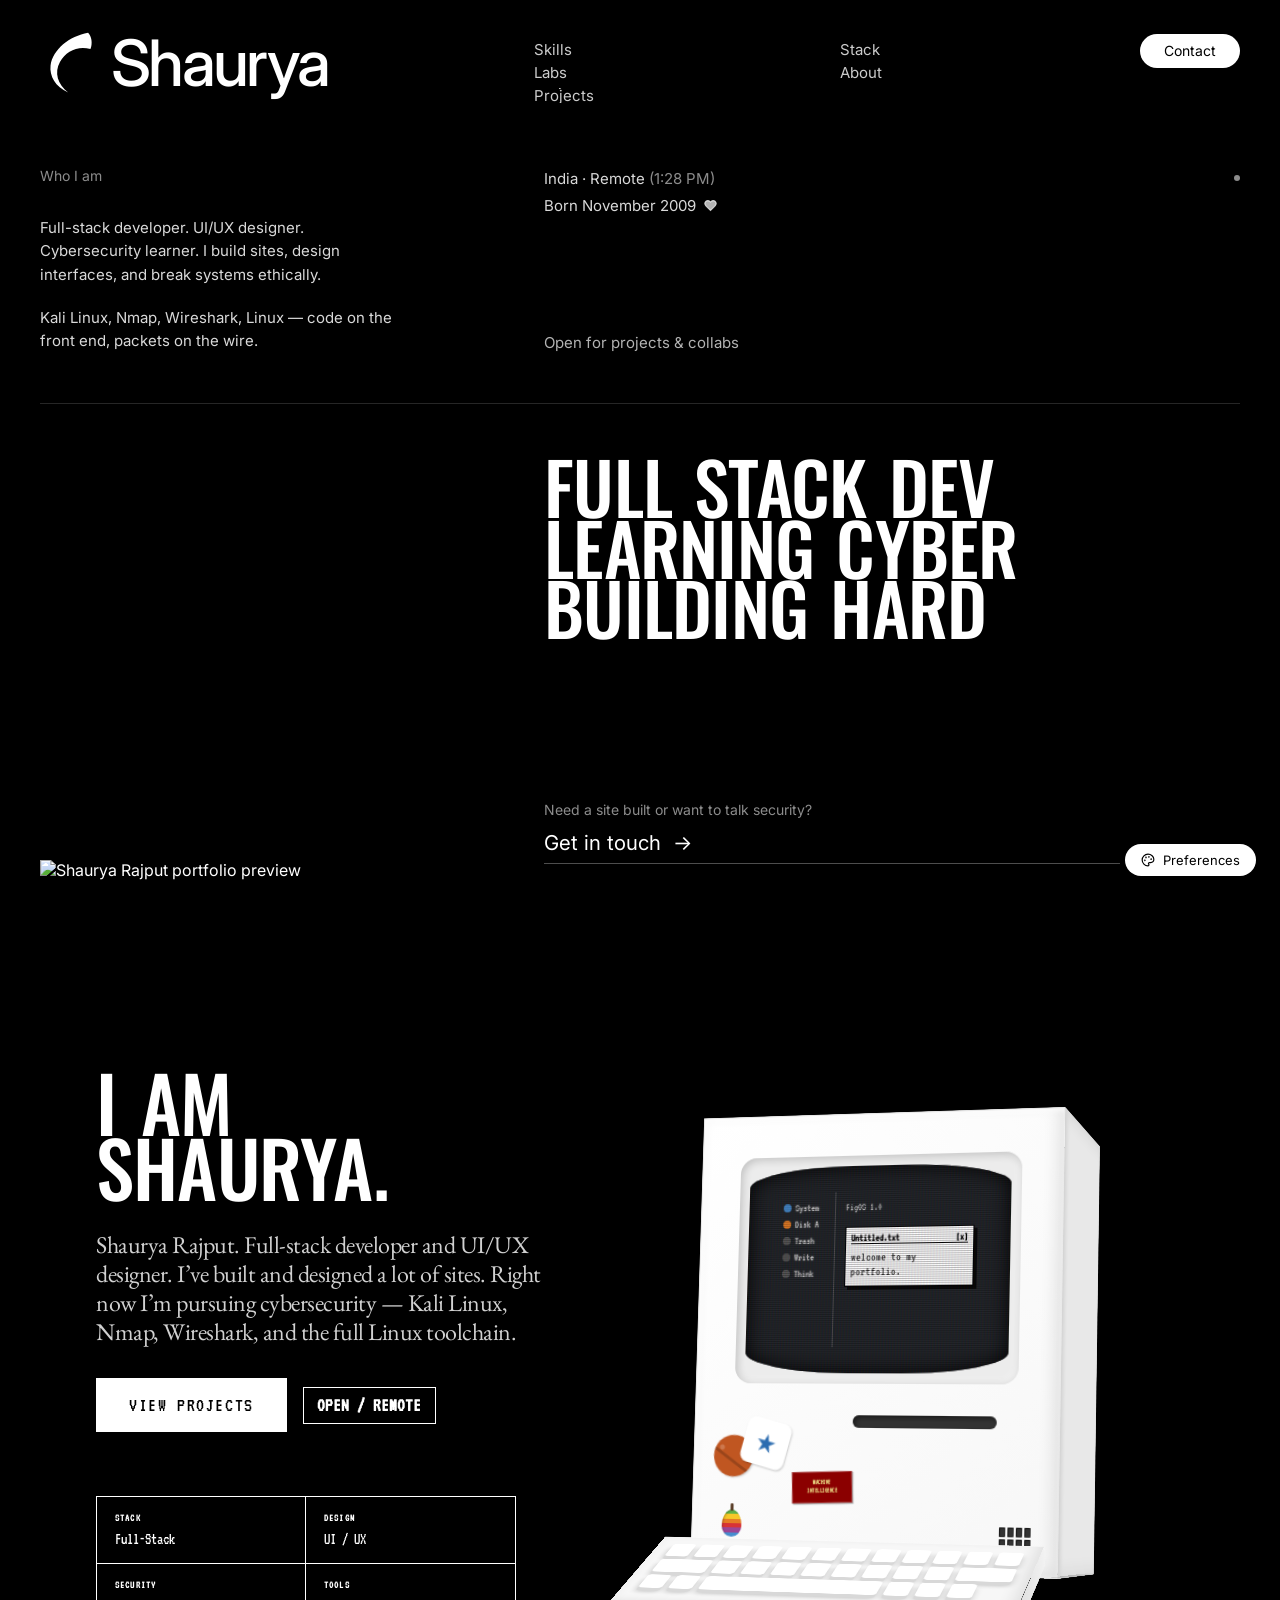
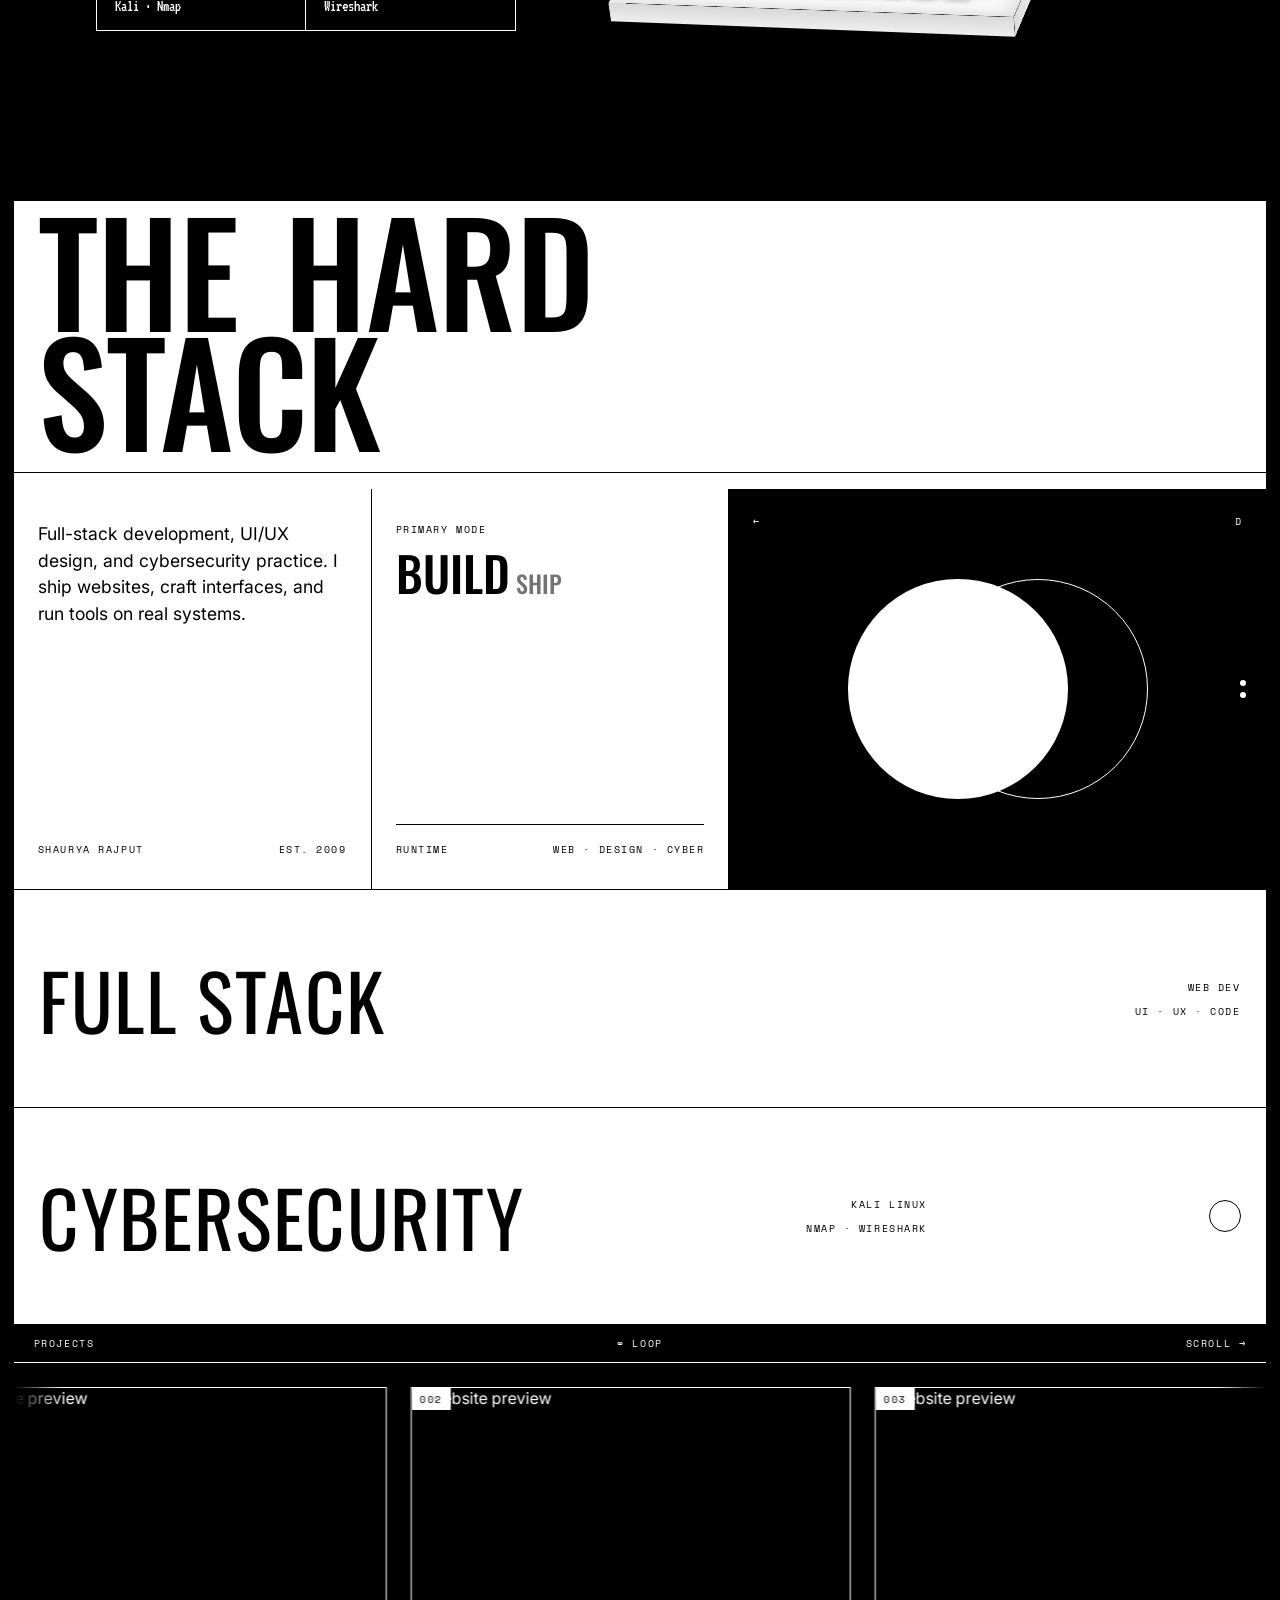
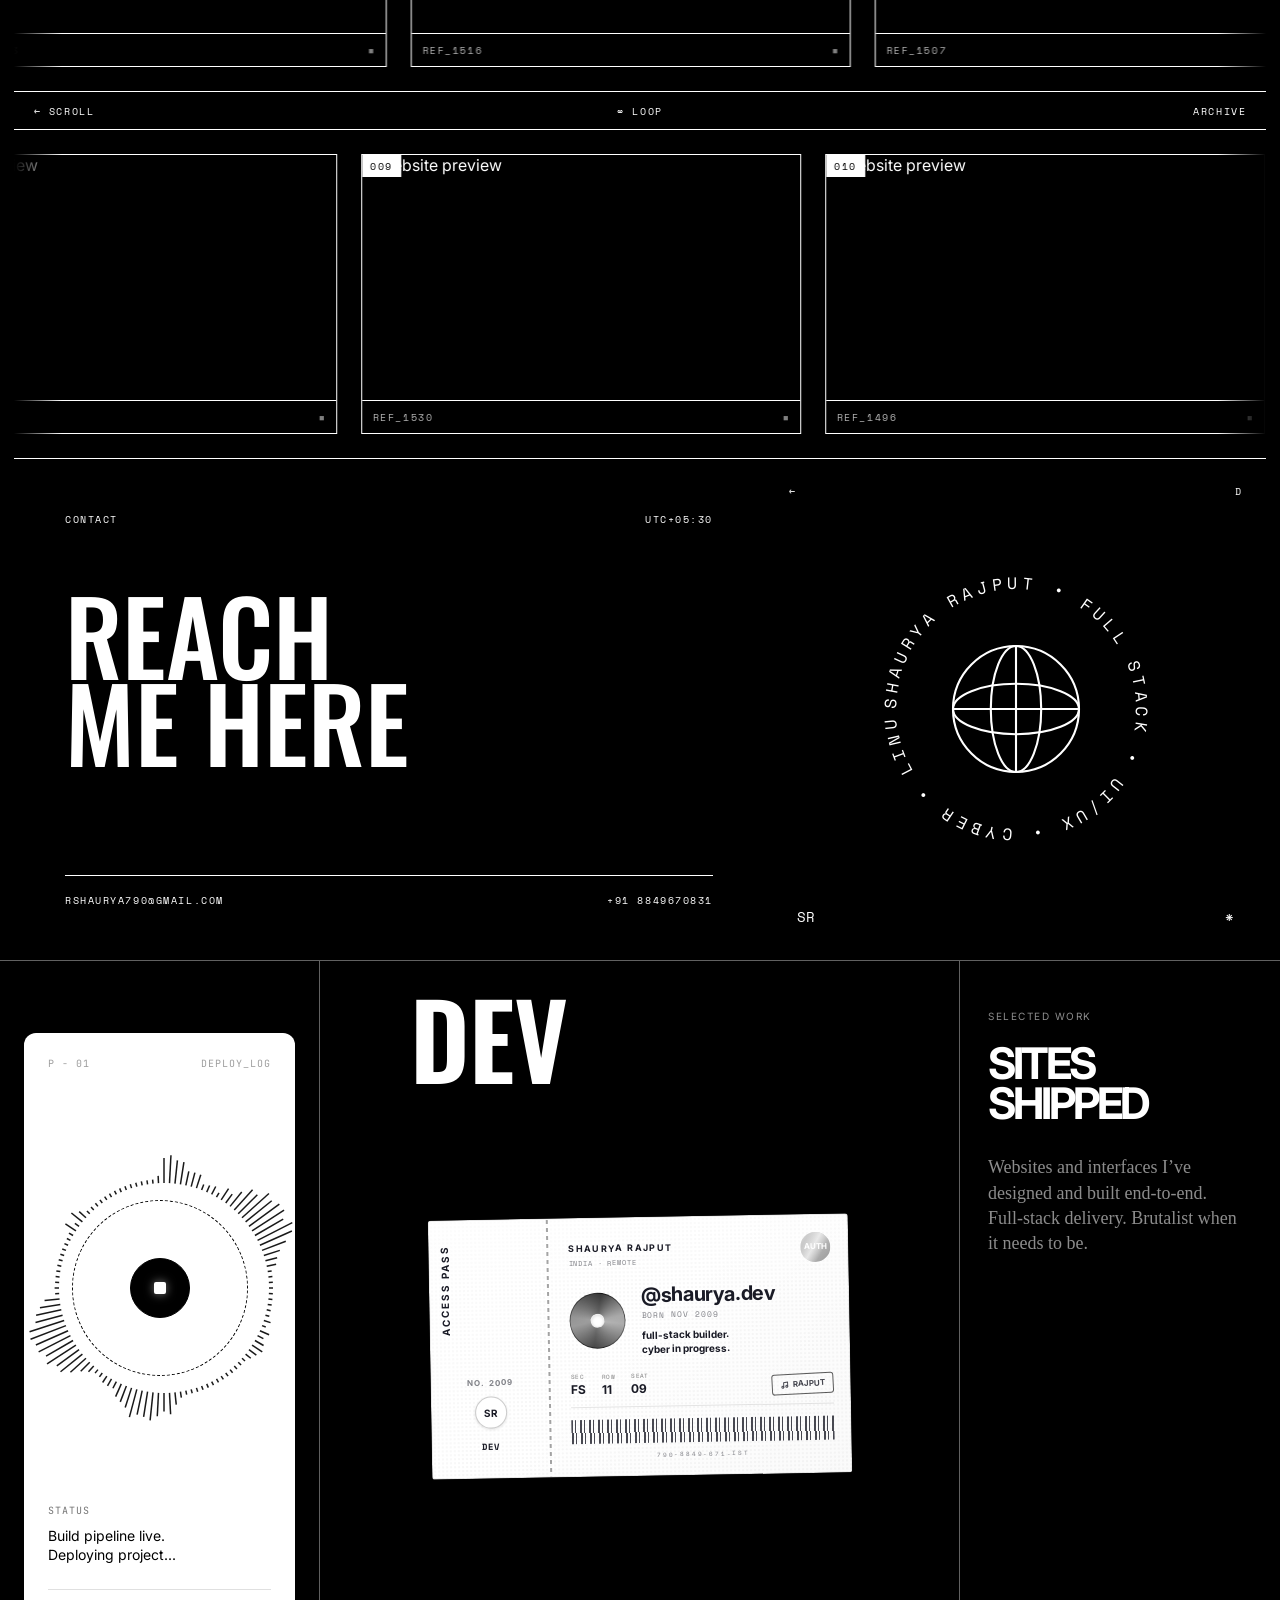
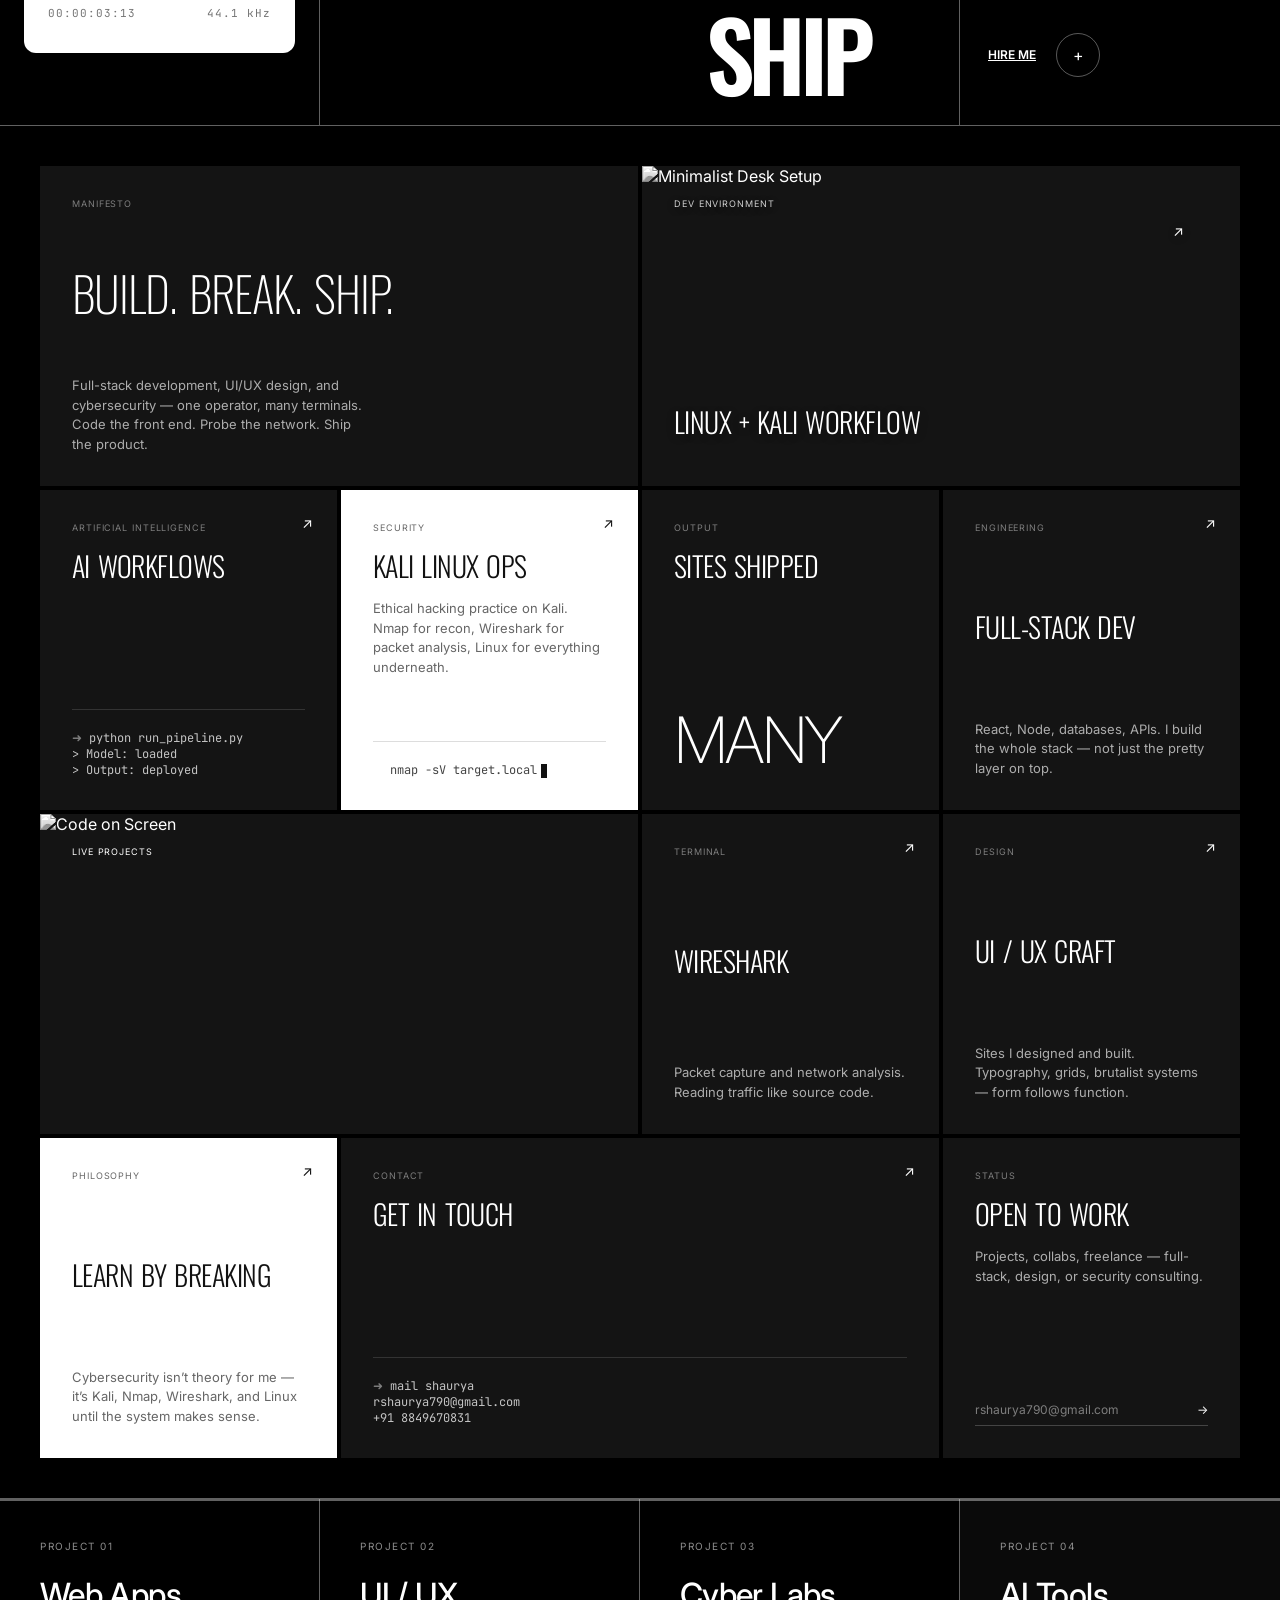
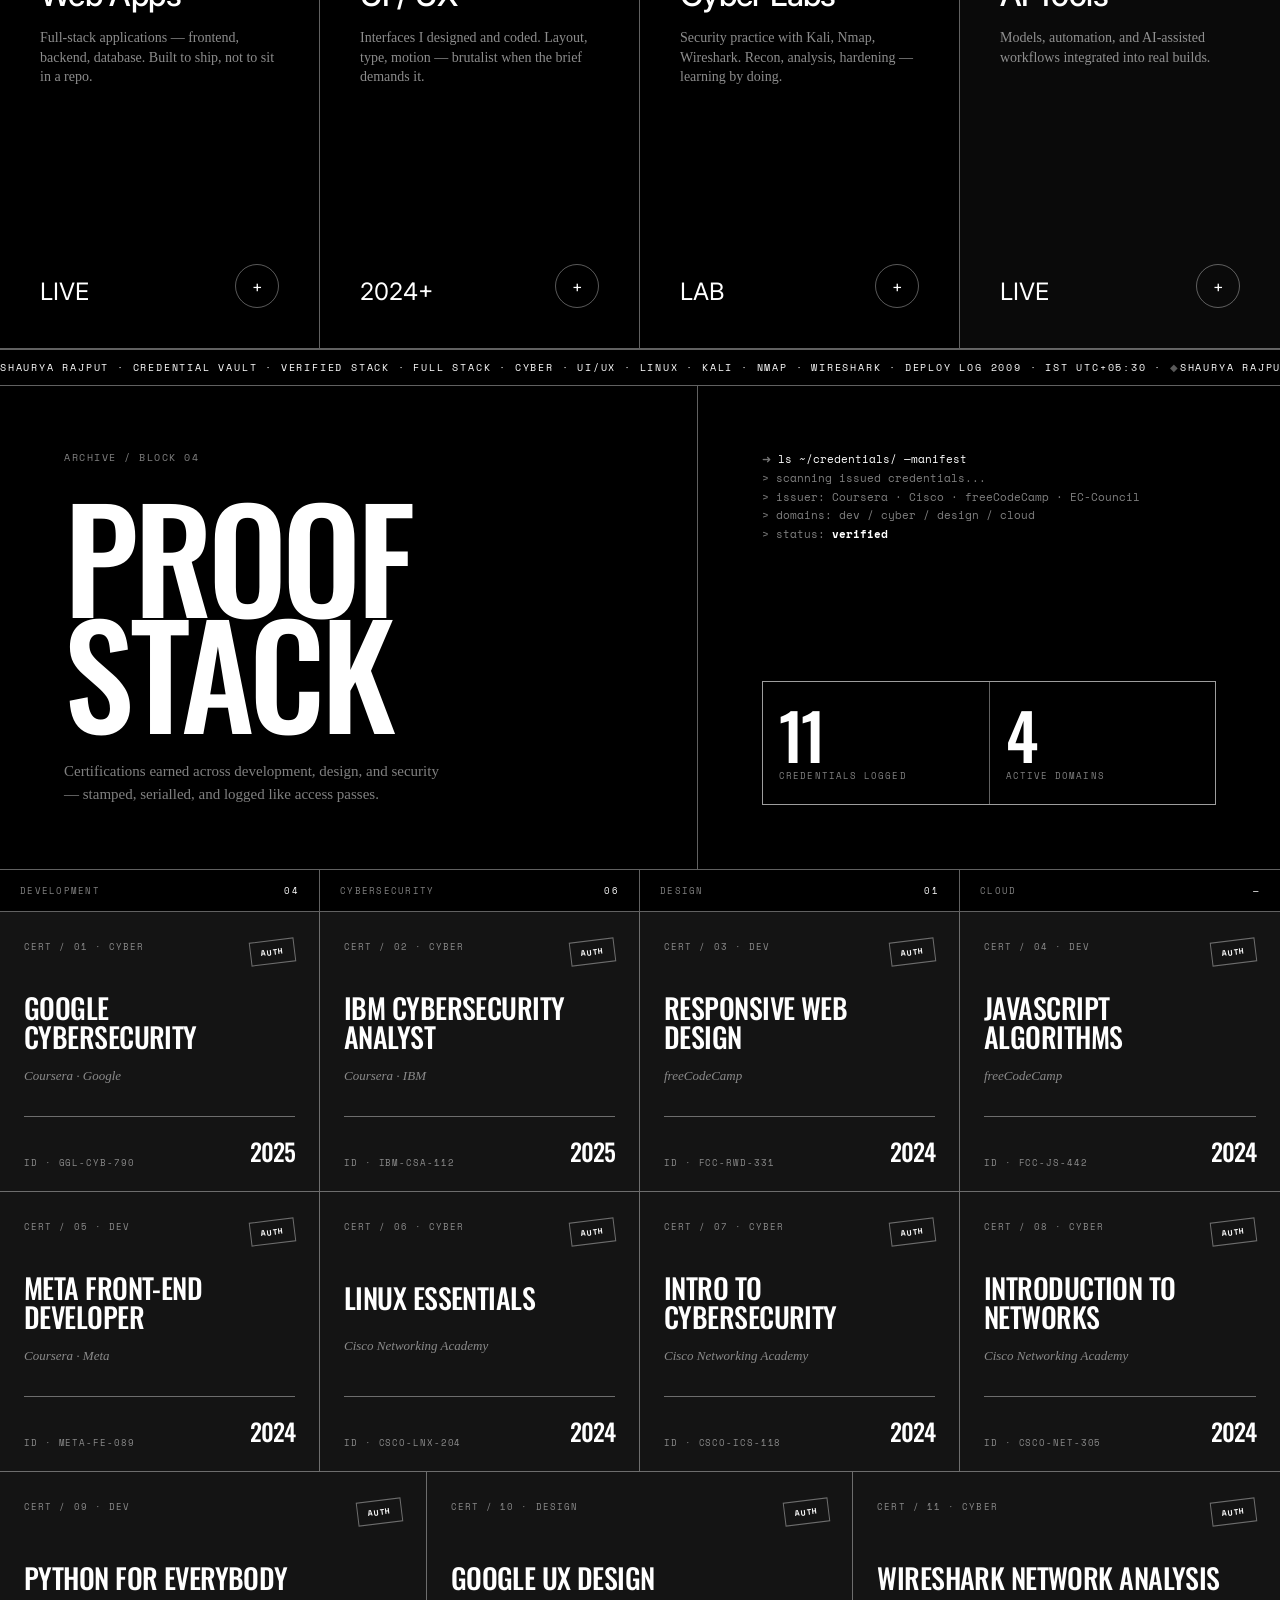
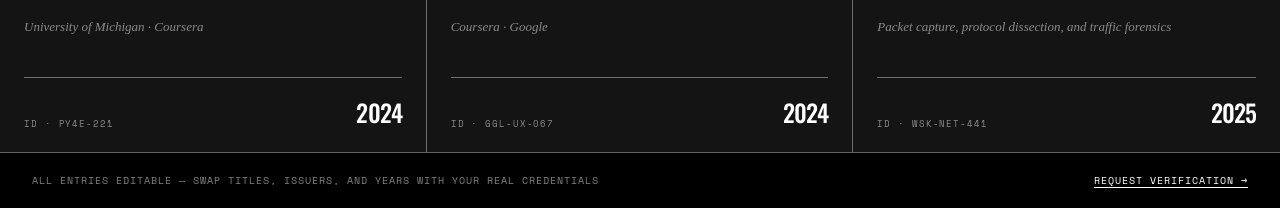
==== index.html @ 889029ad "Initial commit: Shaurya Rajput brutalist portfolio site. Static HTML/CSS/JS portfolio with hero, ski" ====
<!doctype html>
<html lang="en">
<head>
  <meta charset="utf-8" />
  <meta name="viewport" content="width=device-width, initial-scale=1" />
  <title>Shaurya Rajput — Full Stack &amp; Cyber</title>
  <link rel="preconnect" href="https://fonts.googleapis.com" />
  <link rel="preconnect" href="https://fonts.gstatic.com" crossorigin />
  <link href="https://fonts.googleapis.com/css2?family=EB+Garamond:ital,wght@0,400;0,600;1,400&family=Inter:wght@200;300;400;500;600;700;800;900&family=JetBrains+Mono:wght@300;400;500&family=Oswald:wght@400;500;600&family=Space+Mono:wght@400;700&family=VT323&display=swap" rel="stylesheet" />
  <link rel="stylesheet" href="css/kernel.css" />
  <link rel="stylesheet" href="css/styles.css" />
  <link rel="stylesheet" href="css/figmint.css" />
  <link rel="stylesheet" href="css/weaverine.css" />
  <link rel="stylesheet" href="css/carousel.css" />
  <link rel="stylesheet" href="css/sonoscan.css" />
  <link rel="stylesheet" href="css/signal-widget.css" />
  <link rel="stylesheet" href="css/ticket.css" />
  <link rel="stylesheet" href="css/vault.css" />
</head>
<body>
  <section class="hero">

    <header class="nav">
      <a href="index.html" class="brand">
        <svg viewBox="0 0 100 120" fill="none" xmlns="http://www.w3.org/2000/svg" aria-hidden="true">
          <path d="M82 8 C 50 14, 22 36, 18 64 C 16 82, 26 100, 48 110 C 30 96, 24 76, 34 58 C 44 40, 64 30, 86 36 C 90 26, 88 14, 82 8 Z" fill="currentColor" />
        </svg>
        <span class="wordmark">Shaurya</span>
      </a>

      <nav class="nav-col">
        <a href="services.html" data-letter-swap="Skills"></a>
        <a href="index.html#skills" data-letter-swap="Labs"></a>
        <a href="#projects" data-letter-swap="Projects"></a>
      </nav>

      <nav class="nav-col">
        <a href="#stack" data-letter-swap="Stack"></a>
        <a href="services.html#about" data-letter-swap="About"></a>
      </nav>

      <a href="contact.html" class="contact-btn" data-letter-swap="Contact"></a>
    </header>

    <div class="info">
      <div>
        <p class="info-label">Who I am</p>
        <div class="info-body">
          <p>Full-stack developer. UI/UX designer. Cybersecurity learner. I build sites, design interfaces, and break systems ethically.</p>
          <p>Kali Linux, Nmap, Wireshark, Linux — code on the front end, packets on the wire.</p>
        </div>
      </div>

      <div class="info-meta">
        <div class="meta-top">
          <p>India &middot; Remote <span class="time" id="time">(—)</span></p>
          <p class="line2">
            Born November 2009
            <svg class="heart" viewBox="0 0 24 24" fill="rgba(255,255,255,0.7)" stroke="rgba(255,255,255,0.7)" stroke-width="2">
              <path d="M20.84 4.61a5.5 5.5 0 00-7.78 0L12 5.67l-1.06-1.06a5.5 5.5 0 00-7.78 7.78l1.06 1.06L12 21.23l7.78-7.78 1.06-1.06a5.5 5.5 0 000-7.78z"/>
            </svg>
          </p>
        </div>
        <p class="meta-available">Open for projects &amp; collabs</p>
      </div>

      <span class="dot"></span>
    </div>

    <div class="divider"></div>

    <div class="headline-block">
      <div class="laptop">
        <img src="https://cdn.prod.website-files.com/66387c0fa39192a87e403b2a/691608db7cdde6f5394085ac_slide-1.png" alt="Shaurya Rajput portfolio preview" draggable="false" />
      </div>

      <h1 class="headline">
        <span>Full stack dev</span>
        <span>learning cyber</span>
        <span>building hard</span>
      </h1>

      <div class="cta">
        <p class="cta-label">Need a site built or want to talk security?</p>
        <a href="contact.html">
          <span class="text">
            Get in touch
            <span class="arrow">&rarr;</span>
          </span>
        </a>
      </div>
    </div>

    <button class="prefs" type="button">
      <svg viewBox="0 0 24 24" fill="none" stroke="currentColor" stroke-width="2" stroke-linecap="round" stroke-linejoin="round">
        <circle cx="13.5" cy="6.5" r=".5"/>
        <circle cx="17.5" cy="10.5" r=".5"/>
        <circle cx="8.5" cy="7.5" r=".5"/>
        <circle cx="6.5" cy="12.5" r=".5"/>
        <path d="M12 2C6.5 2 2 6.5 2 12s4.5 10 10 10c.926 0 1.648-.746 1.648-1.688 0-.437-.18-.835-.437-1.125-.29-.289-.438-.652-.438-1.125a1.64 1.64 0 0 1 1.668-1.668h1.996c3.051 0 5.555-2.503 5.555-5.554C21.965 6.012 17.461 2 12 2z"/>
      </svg>
      Preferences
    </button>

  </section>

  <section class="figmint" id="stack">
    <div class="figmint-inner">
      <div class="content-col">
        <h2 class="figmint-title">
          <span>I am</span>
          <span class="italic">Shaurya.</span>
        </h2>
        <p class="lead">
          Shaurya Rajput. Full-stack developer and UI/UX designer. I&rsquo;ve built and designed a lot of sites. Right now I&rsquo;m pursuing cybersecurity — Kali Linux, Nmap, Wireshark, and the full Linux toolchain.
        </p>

        <div class="cta-group">
          <a href="#projects" class="btn">View projects</a>
          <div class="price-tag">OPEN / REMOTE</div>
        </div>

        <div class="specs-grid">
          <div class="spec-item">
            <h4>Stack</h4>
            <p>Full-Stack</p>
          </div>
          <div class="spec-item">
            <h4>Design</h4>
            <p>UI / UX</p>
          </div>
          <div class="spec-item">
            <h4>Security</h4>
            <p>Kali · Nmap</p>
          </div>
          <div class="spec-item">
            <h4>Tools</h4>
            <p>Wireshark</p>
          </div>
        </div>
      </div>

      <div class="product-col">
        <div class="scene" id="figmint-scene">
          <div class="computer-unit">
            <div class="face front">
              <div class="screen-inset">
                <div class="crt">
                  <div class="crt-glow">
                    <div class="crt-ui">
                      <div class="sidebar">
                        <div class="icon-list">
                          <div><span class="icon-circle blue"></span> System</div>
                          <div><span class="icon-circle orange"></span> Disk A</div>
                          <div><span class="icon-circle"></span> Trash</div>
                          <div><span class="icon-circle"></span> Write</div>
                          <div><span class="icon-circle"></span> Think</div>
                        </div>
                      </div>
                      <div class="main-area">
                        <div style="font-size: 10px; margin-bottom: 4px; opacity: 0.7;">FigOS 1.0</div>
                        <div class="window">
                          <div class="window-header">
                            <span>Untitled.txt</span>
                            <span>[x]</span>
                          </div>
                          <div class="typing-container">
                            <span id="figmint-typewriter"></span><span class="cursor"></span>
                          </div>
                        </div>
                      </div>
                    </div>
                  </div>
                </div>
              </div>

              <div class="logo-badge"></div>
              <div class="floppy-slot"></div>

              <div class="sticker sticker-ball"></div>
              <div class="sticker sticker-star"></div>
              <div class="sticker sticker-text">MACHINE<br>INTELLIGENCE</div>

              <div class="grill">
                <div class="vent"></div><div class="vent"></div><div class="vent"></div><div class="vent"></div>
                <div class="vent"></div><div class="vent"></div><div class="vent"></div><div class="vent"></div>
              </div>
            </div>
            <div class="face back"></div>
            <div class="face left"></div>
            <div class="face right"></div>
            <div class="face top"></div>
            <div class="face bottom"></div>

            <div class="keyboard-assembly">
              <div class="kb-base">
                <div class="keys-grid">
                  <div class="key"></div><div class="key"></div><div class="key"></div><div class="key"></div>
                  <div class="key"></div><div class="key"></div><div class="key"></div><div class="key"></div>
                  <div class="key"></div><div class="key"></div><div class="key"></div><div class="key"></div>

                  <div class="key wide"></div><div class="key"></div><div class="key"></div><div class="key"></div>
                  <div class="key"></div><div class="key"></div><div class="key"></div><div class="key"></div>
                  <div class="key"></div><div class="key wide"></div>

                  <div class="key"></div><div class="key"></div><div class="key space"></div><div class="key"></div><div class="key"></div><div class="key"></div>
                </div>
              </div>
              <div class="kb-front"></div>
              <div class="kb-back"></div>
              <div class="kb-left"></div>
              <div class="kb-right"></div>
              <div class="kb-shadow"></div>
            </div>
          </div>
        </div>
      </div>
    </div>
  </section>

  <div class="weaverine" id="skills">
    <main>
      <section class="wv-hero border-b">
        <h1 class="hero-title border-b">
          THE HARD<br>STACK
        </h1>

        <div class="hero-split">
          <div class="hero-col border-r">
            <p class="hero-desc">
              Full-stack development, UI/UX design, and cybersecurity practice. I ship websites, craft interfaces, and run tools on real systems.
            </p>
            <div class="sys-code">
              <span class="label">SHAURYA RAJPUT</span>
              <span class="label">EST. 2009</span>
            </div>
          </div>

          <div class="hero-col border-r">
            <div style="display: flex; flex-direction: column; gap: 1rem;">
              <span class="label">PRIMARY MODE</span>
              <div class="display-text" style="font-size: 3rem;">BUILD<span class="muted-light" style="font-size: 1.5rem;"> SHIP</span></div>
            </div>

            <div class="sys-code border-t" style="padding-top: 1rem;">
              <span class="label">RUNTIME</span>
              <span class="label">WEB · DESIGN · CYBER</span>
            </div>
          </div>

          <div class="venn-container">
            <div class="venn-circle venn-left"></div>
            <div class="venn-circle venn-right"></div>
            <div class="venn-dots">
              <div class="venn-dot"></div>
              <div class="venn-dot"></div>
            </div>
            <div style="position: absolute; top: 1.5rem; right: 1.5rem;" class="label">D</div>
            <div style="position: absolute; top: 1.5rem; left: 1.5rem;" class="label">←</div>
          </div>
        </div>
      </section>

      <section class="products-list">
        <div class="list-item">
          <div class="list-title">FULL STACK</div>
          <div class="list-meta">
            <span class="label">WEB DEV</span>
            <span class="label">UI · UX · CODE</span>
          </div>
        </div>
        <div class="list-item">
          <div class="list-title">CYBERSECURITY</div>
          <div class="list-meta">
            <span class="label">KALI LINUX</span>
            <span class="label">NMAP · WIRESHARK</span>
          </div>
          <div class="list-indicator"></div>
        </div>
      </section>

      <section class="carousel-section">
        <div class="carousel-row" id="carousel-top" data-direction="1">
          <div class="carousel-row__meta border-b">
            <span class="label">PROJECTS</span>
            <span class="label">∞ LOOP</span>
            <span class="label">SCROLL →</span>
          </div>
          <div class="carousel-viewport" aria-label="Showcase carousel scrolling right">
            <div class="carousel-track"></div>
          </div>
        </div>
        <div class="carousel-row carousel-row--invert" id="carousel-bottom" data-direction="-1">
          <div class="carousel-row__meta border-b">
            <span class="label">← SCROLL</span>
            <span class="label">∞ LOOP</span>
            <span class="label">ARCHIVE</span>
          </div>
          <div class="carousel-viewport" aria-label="Showcase carousel scrolling left">
            <div class="carousel-track"></div>
          </div>
        </div>
      </section>

      <section class="global-section">
        <div class="global-left border-r">
          <div style="display: flex; justify-content: space-between;" class="label pb-1">
            <span>CONTACT</span>
            <span>UTC+05:30</span>
          </div>

          <h2 class="display-text" style="font-size: clamp(4rem, 8vw, 10rem); margin: 4rem 0;">
            REACH<br>ME HERE
          </h2>

          <div class="sys-code border-t" style="padding-top: 1rem;">
            <span class="label">rshaurya790@gmail.com</span>
            <span class="label">+91 8849670831</span>
          </div>
        </div>

        <div class="global-right">
          <div style="position: absolute; top: 1.5rem; left: 1.5rem;" class="label">←</div>
          <div style="position: absolute; top: 1.5rem; right: 1.5rem;" class="label">D</div>

          <div class="globe-wrapper">
            <svg viewBox="0 0 100 100" class="globe-svg">
              <circle cx="50" cy="50" r="45" fill="none" stroke="currentColor" stroke-width="1.5"></circle>
              <ellipse cx="50" cy="50" rx="18" ry="45" fill="none" stroke="currentColor" stroke-width="1.5"></ellipse>
              <ellipse cx="50" cy="50" rx="45" ry="18" fill="none" stroke="currentColor" stroke-width="1.5"></ellipse>
              <line x1="5" y1="50" x2="95" y2="50" stroke="currentColor" stroke-width="1.5"></line>
              <line x1="50" y1="5" x2="50" y2="95" stroke="currentColor" stroke-width="1.5"></line>
            </svg>

            <div class="circular-text">
              <svg viewBox="0 0 200 200">
                <path id="wv-textPath" d="M 100, 100 m -80, 0 a 80,80 0 1,1 160,0 a 80,80 0 1,1 -160,0" fill="none"></path>
                <text>
                  <textPath href="#wv-textPath" startOffset="0%">
                    SHAURYA RAJPUT • FULL STACK • UI/UX • CYBER • LINUX •
                  </textPath>
                </text>
              </svg>
            </div>
          </div>

          <div class="corner-mark cm-bl">SR</div>
          <div class="corner-mark cm-br">*</div>
        </div>
      </section>
    </main>
  </div>

  <div class="sonoscan" id="projects">
    <section class="sc-hero">
      <div class="hero-widget-col">
        <div class="signal-widget" id="signal-widget">
          <div class="widget-header">
            <span class="ref-label">P - 01</span>
            <span class="ref-label">DEPLOY_LOG</span>
          </div>

          <div class="visualizer-stage">
            <div class="radial-hud">
              <div class="radial-track"></div>
              <canvas id="signal-radial-canvas" width="280" height="280" style="position:absolute;top:0;left:0;"></canvas>
              <div class="pulse-effect">
                <div class="pulse-circle"></div>
              </div>
              <button class="record-trigger" id="signal-recordBtn" type="button" aria-label="Toggle Recording">
                <div class="trigger-icon"></div>
              </button>
            </div>
          </div>

          <div class="widget-footer">
            <div class="status-row">
              <div class="status-label">STATUS</div>
              <div class="main-readout" id="signal-statusText">Build idle.<br>Ready to deploy.</div>
            </div>
            <div class="timer-display">
              <span id="signal-timeCode">00:00:00:00</span>
              <span>44.1 kHz</span>
            </div>
          </div>
        </div>
      </div>

      <div class="hero-visual">
        <div class="ticket-stack">
          <div class="ticket-mega ticket-mega--top" aria-hidden="true">
            <span>DEV</span>
          </div>

        <div class="ticket-wrap">
          <div class="ticket-lift">
            <div class="ticket-shape">
              <div class="paper-wear"></div>
              <div class="paper-lighting"></div>

              <div class="ticket-stub">
                <div class="ticket-vertical ink-stamp">ACCESS PASS</div>
                <div class="ticket-stub-meta">
                  <span class="font-ticket ink-stamp-faded" style="font-size:8px;font-weight:700;letter-spacing:0.15em;">NO. 2009</span>
                  <div class="ticket-ga-badge ink-stamp">SR</div>
                  <span class="font-mono ink-stamp" style="font-size:9px;font-weight:700;margin-top:4px;">DEV</span>
                </div>
              </div>

              <div class="perf-line"></div>

              <div class="ticket-body">
                <div class="ticket-header">
                  <div>
                    <span class="font-ticket ink-stamp" style="font-size:9px;font-weight:700;text-transform:uppercase;letter-spacing:0.15em;">Shaurya Rajput</span>
                    <span class="font-mono ink-stamp-faded" style="display:block;font-size:7px;text-transform:uppercase;letter-spacing:0.12em;margin-top:2px;">India · Remote</span>
                  </div>
                  <div class="ticket-auth">
                    <div class="ticket-auth-silver"></div>
                    <div class="ticket-auth-foil"></div>
                    <span class="font-ticket">AUTH</span>
                  </div>
                </div>

                <div class="ticket-main">
                  <div class="cd-surface">
                    <div class="cd-hole"></div>
                    <div class="cd-shine"></div>
                  </div>
                  <div>
                    <h2 class="ticket-title font-ticket ink-stamp">@shaurya.dev</h2>
                    <p class="font-mono ink-stamp-faded" style="font-size:8px;letter-spacing:0.12em;margin-top:4px;text-transform:uppercase;">Born Nov 2009</p>
                    <p class="font-ticket ink-stamp" style="font-size:10px;font-weight:700;margin-top:8px;line-height:1.35;max-width:140px;">
                      full-stack builder.<br>cyber in progress.
                    </p>
                  </div>
                </div>

                <div class="ticket-footer">
                  <div class="ticket-seating">
                    <div class="ticket-seats">
                      <div class="ticket-seat-col font-mono">
                        <span>SEC</span>
                        <span class="font-ticket ink-stamp">FS</span>
                      </div>
                      <div class="ticket-seat-col font-mono">
                        <span>ROW</span>
                        <span class="font-ticket ink-stamp">11</span>
                      </div>
                      <div class="ticket-seat-col font-mono">
                        <span>SEAT</span>
                        <span class="font-ticket ink-stamp">09</span>
                      </div>
                    </div>
                    <div class="ticket-stamp ink-stamp">
                      <svg xmlns="http://www.w3.org/2000/svg" width="8" height="8" viewBox="0 0 24 24" fill="none" stroke="#1a1b26" stroke-width="3" stroke-linecap="round" stroke-linejoin="round" aria-hidden="true">
                        <path d="M9 18V5l12-2v13"></path>
                        <circle cx="6" cy="18" r="3"></circle>
                        <circle cx="18" cy="16" r="3"></circle>
                      </svg>
                      rajput
                    </div>
                  </div>
                  <div class="barcode-pattern"></div>
                  <span class="ticket-barcode-id font-mono ink-stamp-faded">790-8849-671-IST</span>
                </div>
              </div>
            </div>
          </div>
        </div>

          <div class="ticket-mega ticket-mega--bottom" aria-hidden="true">
            <span>SHIP</span>
          </div>
        </div>
        <div id="sonoscan-canvas" aria-hidden="true"></div>
      </div>
      <div class="hero-content">
        <div>
          <span class="meta-tag">Selected Work</span>
          <h1>Sites<br>Shipped</h1>
          <p class="description">Websites and interfaces I&rsquo;ve designed and built end-to-end. Full-stack delivery. Brutalist when it needs to be.</p>
        </div>
        <div style="display: flex; align-items: center; gap: 20px;">
          <a href="contact.html" style="font-size: 12px; font-weight: 600; text-decoration: underline; color: inherit;">HIRE ME</a>
          <div class="btn-plus">+</div>
        </div>
      </div>
    </section>
  </div>

  <section class="kernel" id="kernel">
    <div class="kernel-wrapper">
      <main class="bento-grid">
        <article class="card span-2">
          <div class="content-overlay">
            <span class="meta-tag">Manifesto</span>
            <h2 class="headline headline-large">BUILD. BREAK. SHIP.</h2>
            <p class="copy">
              Full-stack development, UI/UX design, and cybersecurity — one operator, many terminals. Code the front end. Probe the network. Ship the product.
            </p>
          </div>
        </article>

        <a href="#" class="card span-2">
          <img src="https://images.unsplash.com/photo-1496559249665-c7e2874707ea?q=80&w=2574&auto=format&fit=crop" alt="Minimalist Desk Setup" class="card-image" />
          <div class="content-overlay" style="color: white; text-shadow: 0 2px 10px rgba(0,0,0,0.3);">
            <span class="meta-tag" style="color: rgba(255,255,255,0.8);">Dev Environment</span>
            <div style="margin-top: auto;">
              <h3 class="headline">LINUX + KALI WORKFLOW</h3>
              <span class="arrow-icon">↗</span>
            </div>
          </div>
        </a>

        <a href="#" class="card">
          <span class="arrow-icon">↗</span>
          <span class="meta-tag">Artificial Intelligence</span>
          <h3 class="headline">AI Workflows</h3>
          <div class="terminal-block">
            <span class="prompt">python run_pipeline.py</span><br />
            &gt; Model: loaded<br />
            &gt; Output: deployed
          </div>
        </a>

        <a href="#" class="card dark">
          <span class="arrow-icon">↗</span>
          <span class="meta-tag">Security</span>
          <h3 class="headline">Kali Linux Ops</h3>
          <p class="copy" style="margin-bottom: 20px;">
            Ethical hacking practice on Kali. Nmap for recon, Wireshark for packet analysis, Linux for everything underneath.
          </p>
          <div class="terminal-block">
            <span class="prompt">nmap -sV target.local</span><span class="cursor"></span>
          </div>
        </a>

        <div class="card">
          <span class="meta-tag">Output</span>
          <h3 class="headline">Sites Shipped</h3>
          <div class="stat-large">MANY</div>
        </div>

        <a href="#" class="card">
          <span class="arrow-icon">↗</span>
          <span class="meta-tag">Engineering</span>
          <h3 class="headline">Full-Stack Dev</h3>
          <p class="copy">React, Node, databases, APIs. I build the whole stack — not just the pretty layer on top.</p>
        </a>

        <a href="#" class="card span-2">
          <img src="https://images.unsplash.com/photo-1555066931-4365d14bab8c?q=80&w=2670&auto=format&fit=crop" alt="Code on Screen" class="card-image" />
          <div class="content-overlay">
            <span class="meta-tag" style="color: white; mix-blend-mode: difference;">Live Projects</span>
          </div>
        </a>

        <a href="#" class="card">
          <span class="arrow-icon">↗</span>
          <span class="meta-tag">Terminal</span>
          <h3 class="headline">Wireshark</h3>
          <p class="copy">Packet capture and network analysis. Reading traffic like source code.</p>
        </a>

        <a href="#" class="card">
          <span class="arrow-icon">↗</span>
          <span class="meta-tag">Design</span>
          <h3 class="headline">UI / UX Craft</h3>
          <p class="copy">Sites I designed and built. Typography, grids, brutalist systems — form follows function.</p>
        </a>

        <a href="#" class="card dark">
          <span class="arrow-icon">↗</span>
          <span class="meta-tag">Philosophy</span>
          <h3 class="headline">LEARN BY BREAKING</h3>
          <p class="copy">
            Cybersecurity isn&rsquo;t theory for me — it&rsquo;s Kali, Nmap, Wireshark, and Linux until the system makes sense.
          </p>
        </a>

        <a href="#" class="card span-2">
          <span class="arrow-icon">↗</span>
          <span class="meta-tag">Contact</span>
          <h3 class="headline">Get In Touch</h3>
          <div class="terminal-block">
            <span class="prompt">mail shaurya</span><br />
            rshaurya790@gmail.com<br />
            +91 8849670831
          </div>
        </a>

        <div class="card">
          <span class="meta-tag">Status</span>
          <h3 class="headline">Open to Work</h3>
          <p class="copy">Projects, collabs, freelance — full-stack, design, or security consulting.</p>
          <a href="contact.html" class="newsletter-input" style="color: inherit; text-decoration: none;">
            <span>rshaurya790@gmail.com</span>
            <span>→</span>
          </a>
        </div>
      </main>
    </div>
  </section>

  <div class="sonoscan sonoscan--features">
    <section class="features">
      <div class="feature-card">
        <div>
          <span class="meta-tag">Project 01</span>
          <h3>Web Apps</h3>
          <p class="feature-desc">Full-stack applications — frontend, backend, database. Built to ship, not to sit in a repo.</p>
        </div>
        <div class="feature-footer">
          <span class="price">LIVE</span>
          <div class="btn-plus">+</div>
        </div>
      </div>
      <div class="feature-card">
        <div>
          <span class="meta-tag">Project 02</span>
          <h3>UI / UX</h3>
          <p class="feature-desc">Interfaces I designed and coded. Layout, type, motion — brutalist when the brief demands it.</p>
        </div>
        <div class="feature-footer">
          <span class="price">2024+</span>
          <div class="btn-plus">+</div>
        </div>
      </div>
      <div class="feature-card">
        <div>
          <span class="meta-tag">Project 03</span>
          <h3>Cyber Labs</h3>
          <p class="feature-desc">Security practice with Kali, Nmap, Wireshark. Recon, analysis, hardening — learning by doing.</p>
        </div>
        <div class="feature-footer">
          <span class="price">LAB</span>
          <div class="btn-plus">+</div>
        </div>
      </div>
      <div class="feature-card feature-card--alt">
        <div>
          <span class="meta-tag">Project 04</span>
          <h3>AI Tools</h3>
          <p class="feature-desc">Models, automation, and AI-assisted workflows integrated into real builds.</p>
        </div>
        <div class="feature-footer">
          <span class="price">LIVE</span>
          <div class="btn-plus">+</div>
        </div>
      </div>
    </section>
  </div>

  <section class="vault" id="credentials">
    <div class="vault-ticker" aria-hidden="true">
      <div class="vault-ticker__track">
        <span>SHAURYA RAJPUT · CREDENTIAL VAULT · VERIFIED STACK · FULL STACK · CYBER · UI/UX · LINUX · KALI · NMAP · WIRESHARK · DEPLOY LOG 2009 · IST UTC+05:30 · </span>
      </div>
    </div>

    <div class="vault-hero">
      <div class="vault-hero__title">
        <span class="meta">Archive / Block 04</span>
        <h2>PROOF<br>STACK</h2>
        <p class="sub">Certifications earned across development, design, and security — stamped, serialled, and logged like access passes.</p>
      </div>
      <div class="vault-hero__manifest">
        <div>
          <div class="prompt">ls ~/credentials/ —manifest</div>
          <div>&gt; scanning issued credentials...</div>
          <div>&gt; issuer: Coursera · Cisco · freeCodeCamp · EC-Council</div>
          <div>&gt; domains: dev / cyber / design / cloud</div>
          <div>&gt; status: <strong style="color:#fff;">verified</strong></div>
        </div>
        <div class="vault-hero__stat">
          <div>
            <span class="num" data-vault-count>11</span>
            <span class="lbl">Credentials logged</span>
          </div>
          <div>
            <span class="num">4</span>
            <span class="lbl">Active domains</span>
          </div>
        </div>
      </div>
    </div>

    <div class="vault-filters">
      <div class="vault-filter">Development <strong>04</strong></div>
      <div class="vault-filter">Cybersecurity <strong>06</strong></div>
      <div class="vault-filter">Design <strong>01</strong></div>
      <div class="vault-filter">Cloud <strong>—</strong></div>
    </div>

    <div class="vault-grid">
      <article class="vault-card">
        <div class="vault-card__perforation" aria-hidden="true"></div>
        <div class="vault-card__top">
          <span class="vault-card__meta">CERT / 01 · CYBER</span>
          <span class="vault-card__stamp">AUTH</span>
        </div>
        <h3 class="vault-card__name">Google Cybersecurity</h3>
        <p class="vault-card__issuer">Coursera · Google</p>
        <div class="vault-card__foot">
          <span class="vault-card__id">ID · GGL-CYB-790</span>
          <span class="vault-card__year">2025</span>
        </div>
      </article>

      <article class="vault-card">
        <div class="vault-card__perforation" aria-hidden="true"></div>
        <div class="vault-card__top">
          <span class="vault-card__meta">CERT / 02 · CYBER</span>
          <span class="vault-card__stamp">AUTH</span>
        </div>
        <h3 class="vault-card__name">IBM Cybersecurity Analyst</h3>
        <p class="vault-card__issuer">Coursera · IBM</p>
        <div class="vault-card__foot">
          <span class="vault-card__id">ID · IBM-CSA-112</span>
          <span class="vault-card__year">2025</span>
        </div>
      </article>

      <article class="vault-card">
        <div class="vault-card__perforation" aria-hidden="true"></div>
        <div class="vault-card__top">
          <span class="vault-card__meta">CERT / 03 · DEV</span>
          <span class="vault-card__stamp">AUTH</span>
        </div>
        <h3 class="vault-card__name">Responsive Web Design</h3>
        <p class="vault-card__issuer">freeCodeCamp</p>
        <div class="vault-card__foot">
          <span class="vault-card__id">ID · FCC-RWD-331</span>
          <span class="vault-card__year">2024</span>
        </div>
      </article>

      <article class="vault-card">
        <div class="vault-card__perforation" aria-hidden="true"></div>
        <div class="vault-card__top">
          <span class="vault-card__meta">CERT / 04 · DEV</span>
          <span class="vault-card__stamp">AUTH</span>
        </div>
        <h3 class="vault-card__name">JavaScript Algorithms</h3>
        <p class="vault-card__issuer">freeCodeCamp</p>
        <div class="vault-card__foot">
          <span class="vault-card__id">ID · FCC-JS-442</span>
          <span class="vault-card__year">2024</span>
        </div>
      </article>

      <article class="vault-card">
        <div class="vault-card__perforation" aria-hidden="true"></div>
        <div class="vault-card__top">
          <span class="vault-card__meta">CERT / 05 · DEV</span>
          <span class="vault-card__stamp">AUTH</span>
        </div>
        <h3 class="vault-card__name">Meta Front-End Developer</h3>
        <p class="vault-card__issuer">Coursera · Meta</p>
        <div class="vault-card__foot">
          <span class="vault-card__id">ID · META-FE-089</span>
          <span class="vault-card__year">2024</span>
        </div>
      </article>

      <article class="vault-card">
        <div class="vault-card__perforation" aria-hidden="true"></div>
        <div class="vault-card__top">
          <span class="vault-card__meta">CERT / 06 · CYBER</span>
          <span class="vault-card__stamp">AUTH</span>
        </div>
        <h3 class="vault-card__name">Linux Essentials</h3>
        <p class="vault-card__issuer">Cisco Networking Academy</p>
        <div class="vault-card__foot">
          <span class="vault-card__id">ID · CSCO-LNX-204</span>
          <span class="vault-card__year">2024</span>
        </div>
      </article>

      <article class="vault-card">
        <div class="vault-card__perforation" aria-hidden="true"></div>
        <div class="vault-card__top">
          <span class="vault-card__meta">CERT / 07 · CYBER</span>
          <span class="vault-card__stamp">AUTH</span>
        </div>
        <h3 class="vault-card__name">Intro to Cybersecurity</h3>
        <p class="vault-card__issuer">Cisco Networking Academy</p>
        <div class="vault-card__foot">
          <span class="vault-card__id">ID · CSCO-ICS-118</span>
          <span class="vault-card__year">2024</span>
        </div>
      </article>

      <article class="vault-card">
        <div class="vault-card__perforation" aria-hidden="true"></div>
        <div class="vault-card__top">
          <span class="vault-card__meta">CERT / 08 · CYBER</span>
          <span class="vault-card__stamp">AUTH</span>
        </div>
        <h3 class="vault-card__name">Introduction to Networks</h3>
        <p class="vault-card__issuer">Cisco Networking Academy</p>
        <div class="vault-card__foot">
          <span class="vault-card__id">ID · CSCO-NET-305</span>
          <span class="vault-card__year">2024</span>
        </div>
      </article>

    </div>

    <div class="vault-grid vault-grid--triple">
      <article class="vault-card">
        <div class="vault-card__perforation" aria-hidden="true"></div>
        <div class="vault-card__top">
          <span class="vault-card__meta">CERT / 09 · DEV</span>
          <span class="vault-card__stamp">AUTH</span>
        </div>
        <h3 class="vault-card__name">Python for Everybody</h3>
        <p class="vault-card__issuer">University of Michigan · Coursera</p>
        <div class="vault-card__foot">
          <span class="vault-card__id">ID · PY4E-221</span>
          <span class="vault-card__year">2024</span>
        </div>
      </article>

      <article class="vault-card">
        <div class="vault-card__perforation" aria-hidden="true"></div>
        <div class="vault-card__top">
          <span class="vault-card__meta">CERT / 10 · DESIGN</span>
          <span class="vault-card__stamp">AUTH</span>
        </div>
        <h3 class="vault-card__name">Google UX Design</h3>
        <p class="vault-card__issuer">Coursera · Google</p>
        <div class="vault-card__foot">
          <span class="vault-card__id">ID · GGL-UX-067</span>
          <span class="vault-card__year">2024</span>
        </div>
      </article>

      <article class="vault-card">
        <div class="vault-card__perforation" aria-hidden="true"></div>
        <div class="vault-card__top">
          <span class="vault-card__meta">CERT / 11 · CYBER</span>
          <span class="vault-card__stamp">AUTH</span>
        </div>
        <h3 class="vault-card__name">Wireshark Network Analysis</h3>
        <p class="vault-card__issuer">Packet capture, protocol dissection, and traffic forensics</p>
        <div class="vault-card__foot">
          <span class="vault-card__id">ID · WSK-NET-441</span>
          <span class="vault-card__year">2025</span>
        </div>
      </article>
    </div>

    <div class="vault-footer">
      <span>All entries editable — swap titles, issuers, and years with your real credentials</span>
      <a href="contact.html">Request verification →</a>
    </div>
  </section>

  <script type="importmap">
    {
      "imports": {
        "three": "https://unpkg.com/three@0.160.0/build/three.module.js"
      }
    }
  </script>
  <script src="https://cdn.jsdelivr.net/npm/gsap@3.12.5/dist/gsap.min.js"></script>
  <script src="https://cdn.jsdelivr.net/npm/gsap@3.12.5/dist/ScrollTrigger.min.js"></script>
  <script type="module" src="js/sonoscan.js"></script>
  <script src="js/signal-widget.js"></script>
  <script src="js/carousel.js"></script>
  <script src="js/figmint.js"></script>
  <script src="js/letter-swap.js"></script>
  <script src="js/animations.js"></script>
  <script src="js/vault.js"></script>
  <script src="js/main.js"></script>
</body>
</html>
---- css/kernel.css ----
.kernel {
  --kr-canvas: #000;
  --kr-card: #141414;
  --kr-card-hover: #1e1e1e;
  --kr-ink: #fff;
  --kr-gray: rgba(255, 255, 255, 0.65);
  --kr-light: rgba(255, 255, 255, 0.45);
  --kr-gap: 4px;
  --kr-sans: 'Inter', sans-serif;
  --kr-mono: 'JetBrains Mono', monospace;
  --kr-ease: cubic-bezier(0.215, 0.61, 0.355, 1);

  background: var(--kr-canvas);
  color: var(--kr-ink);
  font-family: var(--kr-sans);
  -webkit-font-smoothing: antialiased;
  position: relative;
  z-index: 1;
  width: 100%;
  max-width: 100%;
}

.kernel .kernel-wrapper {
  max-width: 1600px;
  margin: 0 auto;
  padding: 40px;
  width: 100%;
  min-width: 0;
}

.kernel .bento-grid {
  display: grid;
  grid-template-columns: repeat(4, minmax(0, 1fr));
  grid-auto-rows: minmax(300px, auto);
  gap: var(--kr-gap);
  width: 100%;
  min-width: 0;
}

.kernel .card {
  background-color: var(--kr-card);
  padding: 32px;
  display: flex;
  flex-direction: column;
  justify-content: space-between;
  position: relative;
  overflow: hidden;
  transition: background-color 0.4s var(--kr-ease);
  text-decoration: none;
  color: var(--kr-ink);
  min-height: 320px;
}

.kernel .card:hover {
  background-color: var(--kr-card-hover);
}

.kernel .card:hover .arrow-icon {
  transform: translate(4px, -4px);
}

.kernel .card.dark {
  background-color: #fff;
  color: #111;
}

.kernel .card.dark:hover {
  background-color: #f0f0f0;
}

.kernel .card.dark .meta-tag,
.kernel .card.dark .copy {
  color: #666;
}

.kernel .meta-tag {
  font-size: 9px;
  text-transform: uppercase;
  letter-spacing: 0.1em;
  color: var(--kr-light);
  margin-bottom: 16px;
  display: block;
}

.kernel .headline {
  font-size: 28px;
  font-weight: 300;
  line-height: 1.2;
  letter-spacing: -0.02em;
  margin-bottom: 16px;
  max-width: 90%;
}

.kernel .headline-large {
  font-size: 48px;
  font-weight: 200;
}

.kernel .copy {
  font-size: 13px;
  color: var(--kr-gray);
  line-height: 1.5;
  max-width: 300px;
}

.kernel .stat-large {
  font-size: 64px;
  font-weight: 200;
  letter-spacing: -0.04em;
  margin-top: auto;
}

.kernel .arrow-icon {
  position: absolute;
  top: 24px;
  right: 24px;
  font-size: 14px;
  transition: transform 0.3s var(--kr-ease);
}

.kernel .span-2 { grid-column: span 2; }
.kernel .span-4 { grid-column: span 4; }
.kernel .row-2 { grid-row: span 2; }

.kernel .card-image {
  width: 100%;
  height: 100%;
  object-fit: cover;
  position: absolute;
  top: 0;
  left: 0;
  filter: grayscale(100%) contrast(1.1);
  transition: filter 0.4s ease, transform 0.6s ease;
  z-index: 0;
}

.kernel .card:hover .card-image {
  filter: grayscale(0%) contrast(1);
  transform: scale(1.02);
}

.kernel .content-overlay {
  position: relative;
  z-index: 1;
  height: 100%;
  display: flex;
  flex-direction: column;
  justify-content: space-between;
}

.kernel .terminal-block {
  font-family: var(--kr-mono);
  font-size: 12px;
  color: rgba(255, 255, 255, 0.75);
  margin-top: auto;
  border-top: 1px solid #333;
  padding-top: 20px;
  width: 100%;
}

.kernel .card.dark .terminal-block {
  color: #444;
  border-top: 1px solid #ddd;
}

.kernel .prompt::before {
  content: '➜ ';
  color: var(--kr-light);
}

.kernel .cursor {
  display: inline-block;
  width: 6px;
  height: 14px;
  background-color: var(--kr-ink);
  animation: kr-blink 1s step-end infinite;
  vertical-align: middle;
  margin-left: 4px;
}

.kernel .card.dark .cursor {
  background-color: #111;
}

.kernel .newsletter-input {
  margin-top: auto;
  width: 100%;
  display: flex;
  border-bottom: 1px solid #444;
  padding-bottom: 8px;
}

.kernel .newsletter-input span:first-child {
  font-size: 12px;
  color: rgba(255, 255, 255, 0.45);
}

.kernel .newsletter-input span:last-child {
  margin-left: auto;
  font-size: 12px;
}

@keyframes kr-blink {
  50% { opacity: 0; }
}

@media (max-width: 1000px) {
  .kernel .bento-grid {
    grid-template-columns: repeat(2, minmax(0, 1fr));
  }

  .kernel .span-2,
  .kernel .span-4 {
    grid-column: span 2;
  }

  .kernel .row-2 {
    grid-row: span 1;
  }
}

@media (max-width: 640px) {
  .kernel .kernel-wrapper {
    padding: 20px;
  }

  .kernel .bento-grid {
    grid-template-columns: 1fr;
  }

  .kernel .span-2,
  .kernel .span-4 {
    grid-column: span 1;
  }

  .kernel .headline-large {
    font-size: 36px;
  }
}
---- css/styles.css ----
* { box-sizing: border-box; margin: 0; padding: 0; }
html {
  background: #000;
  overflow-x: clip;
}

body {
  background: #000;
  color: #fff;
  font-family: 'Inter', -apple-system, BlinkMacSystemFont, sans-serif;
  -webkit-font-smoothing: antialiased;
  width: 100%;
  max-width: 100%;
}
a { color: inherit; text-decoration: none; }
button { font-family: inherit; cursor: pointer; border: none; background: none; color: inherit; }

.page,
.hero {
  position: relative;
  min-height: 100vh;
  width: 100%;
  display: flex;
  flex-direction: column;
  padding: 28px 40px;
  overflow: hidden;
}

/* ---------- TOP NAV ---------- */
.nav {
  display: grid;
  grid-template-columns: 5fr 3fr 3fr 1fr;
  gap: 24px;
  align-items: start;
}
.brand { display: flex; align-items: center; gap: 12px; }
.brand svg { height: clamp(48px, 5.5vw, 84px); width: auto; color: #fff; }
.brand .wordmark {
  font-weight: 500;
  letter-spacing: -0.04em;
  line-height: 1;
  font-size: clamp(40px, 5vw, 76px);
}
.nav-col { display: flex; flex-direction: column; gap: 8px; padding-top: 14px; font-size: 15px; color: rgba(255,255,255,0.8); }
.nav-col a { transition: color 0.2s; }
.nav-col a:hover,
.nav-col a.active { color: #fff; }
.nav-col .muted { color: rgba(255,255,255,0.4); }
.contact-btn {
  justify-self: end;
  display: inline-flex;
  align-items: center;
  padding: 10px 24px;
  border-radius: 999px;
  background: #fff;
  color: #000;
  font-size: 14px;
  margin-top: 6px;
  transition: background 0.2s;
}
.contact-btn:hover { background: rgba(255,255,255,0.9); }
.contact-btn.active { background: rgba(255,255,255,0.85); }

/* ---------- INFO ROW ---------- */
.info {
  display: grid;
  grid-template-columns: 5fr 6fr 1fr;
  gap: 24px;
  margin-top: clamp(32px, 5vw, 80px);
}
.info-label { font-size: 14px; color: rgba(255,255,255,0.55); margin-bottom: 32px; }
.info-body p { font-size: 15px; line-height: 1.55; color: rgba(255,255,255,0.85); max-width: 360px; }
.info-body p + p { margin-top: 20px; }
.info-meta { display: flex; flex-direction: column; justify-content: space-between; min-height: 180px; }
.meta-top { font-size: 15px; line-height: 1.55; color: rgba(255,255,255,0.85); }
.meta-top .time { color: rgba(255,255,255,0.55); }
.meta-top .line2 { display: flex; align-items: center; gap: 8px; margin-top: 4px; }
.meta-top .heart { width: 13px; height: 13px; }
.meta-available { font-size: 15px; color: rgba(255,255,255,0.7); margin-top: 40px; }
.dot { display: inline-block; width: 6px; height: 6px; border-radius: 50%; background: rgba(255,255,255,0.55); margin-top: 8px; justify-self: end; }

/* ---------- DIVIDER ---------- */
.divider { border-top: 1px solid rgba(255,255,255,0.15); margin-top: clamp(28px, 4vw, 56px); }

/* ---------- HEADLINE BLOCK ---------- */
.headline-block {
  position: relative;
  flex: 1;
  display: grid;
  grid-template-columns: 5fr 6fr 1fr;
  gap: 24px;
  margin-top: clamp(28px, 4vw, 56px);
  padding-bottom: 8px;
}
.laptop {
  position: absolute;
  left: 0;
  bottom: -8px;
  width: 22%;
  max-width: 300px;
  pointer-events: none;
}
.laptop img { width: 100%; height: auto; display: block; user-select: none; }

.headline {
  grid-column: 2 / -1;
  font-family: 'Oswald', sans-serif;
  font-weight: 500;
  text-transform: uppercase;
  letter-spacing: -0.01em;
  word-spacing: 0.08em;
  line-height: 0.85;
  font-size: clamp(44px, 5.6vw, 108px);
  min-width: 0;
}
.headline > span {
  display: block;
  white-space: nowrap;
}

.headline .letter-swap__inner {
  display: inline-flex;
  flex-wrap: nowrap;
}

.cta {
  grid-column: 2;
  align-self: end;
  margin-top: 48px;
}
.cta-label { font-size: 14px; color: rgba(255,255,255,0.55); margin-bottom: 12px; }
.cta a {
  display: block;
  border-bottom: 1px solid rgba(255,255,255,0.3);
  padding-bottom: 8px;
  transition: border-color 0.3s;
}
.cta a:hover { border-bottom-color: #fff; }
.cta a .text {
  display: inline-flex;
  align-items: center;
  gap: 12px;
  font-size: clamp(20px, 1.6vw, 28px);
  font-weight: 400;
}
.cta a .arrow { display: inline-block; transition: transform 0.3s; }
.cta a:hover .arrow { transform: translateX(4px); }

/* ---------- INNER PAGES ---------- */
.page-content {
  flex: 1;
  margin-top: clamp(40px, 6vw, 96px);
  padding-bottom: 80px;
}
.page-title {
  font-weight: 700;
  letter-spacing: -0.035em;
  line-height: 0.95;
  font-size: clamp(40px, 5vw, 88px);
  max-width: 900px;
}
.page-title span { display: block; }
.page-intro {
  margin-top: 32px;
  font-size: 15px;
  line-height: 1.55;
  color: rgba(255,255,255,0.85);
  max-width: 480px;
}

.services-grid {
  display: grid;
  grid-template-columns: repeat(2, 1fr);
  gap: 24px;
  margin-top: clamp(48px, 6vw, 80px);
}
.service-card {
  border-top: 1px solid rgba(255,255,255,0.15);
  padding-top: 24px;
}
.service-card h2 {
  font-size: clamp(22px, 2.2vw, 32px);
  font-weight: 600;
  letter-spacing: -0.02em;
  margin-bottom: 12px;
}
.service-card p {
  font-size: 15px;
  line-height: 1.55;
  color: rgba(255,255,255,0.7);
  max-width: 360px;
}
.service-card .index {
  font-size: 14px;
  color: rgba(255,255,255,0.4);
  margin-bottom: 20px;
}

.contact-layout {
  display: grid;
  grid-template-columns: 1fr 1fr;
  gap: clamp(32px, 5vw, 80px);
  margin-top: clamp(48px, 6vw, 80px);
  align-items: start;
}
.contact-details p {
  font-size: 15px;
  line-height: 1.55;
  color: rgba(255,255,255,0.85);
}
.contact-details p + p { margin-top: 20px; }
.contact-label {
  display: block;
  margin-bottom: 8px;
  font-weight: 500;
  color: rgba(255,255,255,0.55);
}
.contact-details a {
  border-bottom: 1px solid rgba(255,255,255,0.3);
  transition: border-color 0.3s;
}
.contact-details a:hover { border-bottom-color: #fff; }

.contact-form {
  display: flex;
  flex-direction: column;
  gap: 20px;
}
.contact-form label {
  display: flex;
  flex-direction: column;
  gap: 8px;
  font-size: 14px;
  color: rgba(255,255,255,0.55);
}
.contact-form input,
.contact-form textarea {
  font-family: inherit;
  font-size: 15px;
  color: #fff;
  background: transparent;
  border: none;
  border-bottom: 1px solid rgba(255,255,255,0.25);
  padding: 10px 0;
  outline: none;
  transition: border-color 0.2s;
}
.contact-form input:focus,
.contact-form textarea:focus { border-bottom-color: rgba(255,255,255,0.7); }
.contact-form textarea { resize: vertical; min-height: 120px; }
.submit-btn {
  align-self: flex-start;
  margin-top: 8px;
  padding: 12px 28px;
  border-radius: 999px;
  background: #fff;
  color: #000;
  font-size: 14px;
  transition: background 0.2s;
}
.submit-btn:hover { background: rgba(255,255,255,0.9); }

.section-spaced { margin-top: clamp(40px, 5vw, 64px); }

/* ---------- PREFERENCES PILL ---------- */
.prefs {
  position: absolute;
  right: 24px;
  bottom: 24px;
  display: inline-flex;
  align-items: center;
  gap: 8px;
  padding: 8px 16px;
  border-radius: 999px;
  background: #fff;
  color: #000;
  font-size: 13px;
  box-shadow: 0 4px 12px rgba(0,0,0,0.3);
  transition: background 0.2s;
}
.prefs:hover { background: rgba(255,255,255,0.9); }
.prefs svg { width: 14px; height: 14px; }

/* ---------- LETTER SWAP HOVER ---------- */
.letter-swap {
  display: inline-flex;
  overflow: hidden;
  vertical-align: bottom;
  cursor: inherit;
}
.letter-swap__inner {
  display: inline-flex;
}
.letter-wrap {
  position: relative;
  display: inline-flex;
  overflow: hidden;
  height: 1em;
  line-height: 1;
  white-space: pre;
}
.letter {
  display: block;
  transition: transform 0.55s cubic-bezier(0.22, 1, 0.36, 1);
  transition-delay: calc(var(--i) * 0.03s);
}
.letter-secondary {
  position: absolute;
  left: 0;
  top: 0;
  transform: translateY(-100%);
}
.letter-swap.is-hovered .letter-primary {
  transform: translateY(100%);
}
.letter-swap.is-hovered .letter-secondary {
  transform: translateY(0);
}

/* ---------- RESPONSIVE ---------- */
@media (max-width: 900px) {
  .page,
  .hero { padding: 20px 24px; }
  .nav { grid-template-columns: 1fr auto; }
  .nav-col { display: none; }
  .info { grid-template-columns: 1fr; }
  .dot { display: none; }
  .laptop { display: none; }
  .headline-block { grid-template-columns: 1fr; }
  .headline { grid-column: 1; text-align: left; }
  .headline > span { white-space: normal; }
  .cta { grid-column: 1; }
  .prefs { right: 16px; bottom: 16px; }
  .services-grid { grid-template-columns: 1fr; }
  .contact-layout { grid-template-columns: 1fr; }
}
---- css/figmint.css ----
.figmint {
  --fm-beige-light: #fff;
  --fm-beige-main: #f7f7f7;
  --fm-beige-dark: #e8e8e8;
  --fm-beige-shadow: #d4d4d4;
  --fm-screen-black: #222529;
  --fm-crt-green: #33ff00;
  --fm-accent-blue: #2b6cb0;
  --fm-accent-orange: #c05621;
  --fm-bg: #000;
  --fm-fg: #fff;
  --fm-border: 1.5px;
  --fm-serif: 'EB Garamond', 'Garamond', 'Times New Roman', serif;
  --fm-mono: 'VT323', 'Space Mono', monospace;

  background: var(--fm-bg);
  color: var(--fm-fg);
  font-family: var(--fm-serif);
  overflow: hidden;
}

.figmint .figmint-inner {
  position: relative;
  min-height: 100vh;
  display: grid;
  grid-template-columns: 1fr 1.2fr;
  align-items: center;
  padding: 4rem;
  overflow: hidden;
}

.figmint .content-col {
  padding-right: 2rem;
  z-index: 10;
  padding-left: 2rem;
}

.figmint h2.figmint-title {
  font-size: clamp(3rem, 6vw, 5rem);
  line-height: 0.85;
  margin: 0 0 2rem;
  letter-spacing: -0.01em;
  word-spacing: 0.08em;
  font-weight: 500;
  font-family: 'Oswald', sans-serif;
  text-transform: uppercase;
}

.figmint h2.figmint-title span {
  display: block;
}

.figmint h2.figmint-title .italic {
  font-style: normal;
  font-family: inherit;
  white-space: nowrap;
}

.figmint p.lead {
  font-size: clamp(1.15rem, 2vw, 1.5rem);
  line-height: 1.2;
  margin-bottom: 2rem;
  max-width: 480px;
  letter-spacing: -0.5px;
  color: rgba(255, 255, 255, 0.82);
}

.figmint .cta-group {
  display: flex;
  gap: 1rem;
  align-items: center;
  flex-wrap: wrap;
}

.figmint .btn {
  display: inline-block;
  background: var(--fm-fg);
  color: var(--fm-bg);
  padding: 1rem 2rem;
  font-size: 1.25rem;
  text-decoration: none;
  border-radius: 0;
  font-family: var(--fm-mono);
  text-transform: uppercase;
  letter-spacing: 0.08em;
  border: var(--fm-border) solid var(--fm-fg);
  cursor: pointer;
  transition: background 0.15s ease, color 0.15s ease;
}

.figmint .btn:hover {
  background: transparent;
  color: var(--fm-fg);
}

.figmint .price-tag {
  font-family: var(--fm-mono);
  font-size: 1.2rem;
  font-weight: bold;
  border: var(--fm-border) solid var(--fm-fg);
  padding: 0.5rem 0.85rem;
  color: var(--fm-fg);
}

.figmint .specs-grid {
  margin-top: 4rem;
  display: grid;
  grid-template-columns: 1fr 1fr;
  gap: 0;
  max-width: 420px;
  border: var(--fm-border) solid var(--fm-fg);
}

.figmint .spec-item {
  padding: 1rem 1.1rem;
  border-bottom: var(--fm-border) solid var(--fm-fg);
  border-right: var(--fm-border) solid var(--fm-fg);
}

.figmint .spec-item:nth-child(2n) {
  border-right: none;
}

.figmint .spec-item:nth-last-child(-n + 2) {
  border-bottom: none;
}

.figmint .spec-item h4 {
  margin: 0;
  text-transform: uppercase;
  letter-spacing: 0.12em;
  font-size: 0.65rem;
  font-family: var(--fm-mono);
}

.figmint .spec-item p {
  margin: 0.5rem 0 0;
  font-family: var(--fm-mono);
  font-size: 1rem;
}

.figmint .product-col {
  display: flex;
  justify-content: center;
  align-items: center;
  perspective: 2000px;
  height: 100%;
  position: relative;
}

.figmint .scene {
  position: relative;
  transform-style: preserve-3d;
  transform: rotateY(-15deg) rotateX(5deg);
  transition: transform 0.5s ease-out;
}

.figmint .product-col:hover .scene {
  transform: rotateY(-5deg) rotateX(2deg);
}

.figmint .computer-unit {
  position: relative;
  width: 360px;
  height: 440px;
  transform-style: preserve-3d;
}

.figmint .face {
  position: absolute;
  background: var(--fm-beige-main);
  border: 1px solid rgba(0, 0, 0, 0.08);
}

.figmint .front {
  width: 360px;
  height: 440px;
  transform: translateZ(100px);
  background: linear-gradient(135deg, var(--fm-beige-light) 0%, var(--fm-beige-main) 100%);
  display: flex;
  flex-direction: column;
  align-items: center;
  padding-top: 40px;
  box-shadow:
    inset 2px 2px 5px rgba(255, 255, 255, 0.8),
    inset -5px -5px 15px rgba(0, 0, 0, 0.1);
}

.figmint .back {
  width: 360px;
  height: 440px;
  transform: translateZ(-100px) rotateY(180deg);
  background: var(--fm-beige-dark);
}

.figmint .left {
  width: 200px;
  height: 440px;
  transform: rotateY(-90deg) translateZ(100px);
  background: var(--fm-beige-main);
  box-shadow: inset 10px 0 20px rgba(0, 0, 0, 0.05);
}

.figmint .right {
  width: 200px;
  height: 440px;
  transform: rotateY(90deg) translateZ(260px);
  background: var(--fm-beige-dark);
  box-shadow: inset 10px 0 20px rgba(0, 0, 0, 0.1);
}

.figmint .top {
  width: 360px;
  height: 200px;
  transform: rotateX(90deg) translateZ(100px);
  background: var(--fm-beige-light);
}

.figmint .bottom {
  width: 360px;
  height: 200px;
  transform: rotateX(-90deg) translateZ(340px);
  background: var(--fm-beige-shadow);
  box-shadow: 0 50px 80px rgba(0, 0, 0, 0.3);
}

.figmint .screen-inset {
  width: 280px;
  height: 220px;
  background: #ececec;
  border-radius: 16px;
  box-shadow:
    inset 2px 2px 8px rgba(0, 0, 0, 0.2),
    inset -2px -2px 8px rgba(255, 255, 255, 0.5);
  display: flex;
  align-items: center;
  justify-content: center;
  margin-bottom: 30px;
  position: relative;
}

.figmint .crt {
  width: 260px;
  height: 200px;
  background: var(--fm-screen-black);
  border-radius: 40% 40% 40% 40% / 10% 10% 10% 10%;
  position: relative;
  overflow: hidden;
  box-shadow: inset 0 0 20px rgba(0, 0, 0, 1);
}

.figmint .crt::before {
  content: '';
  position: absolute;
  inset: 0;
  background:
    linear-gradient(rgba(18, 16, 16, 0) 50%, rgba(0, 0, 0, 0.25) 50%),
    linear-gradient(90deg, rgba(255, 0, 0, 0.06), rgba(0, 255, 0, 0.02), rgba(0, 0, 255, 0.06));
  background-size: 100% 2px, 3px 100%;
  z-index: 5;
  pointer-events: none;
  border-radius: 12px;
}

.figmint .crt-glow {
  position: absolute;
  inset: 10px;
  z-index: 2;
  color: #fff;
  font-family: var(--fm-mono);
  padding: 15px;
  font-size: 14px;
  text-shadow: 0 0 2px rgba(255, 255, 255, 0.5);
}

.figmint .floppy-slot {
  width: 140px;
  height: 12px;
  background: #333;
  border-radius: 6px;
  box-shadow: inset 2px 2px 5px rgba(0, 0, 0, 0.5);
  margin-left: 100px;
}

.figmint .logo-badge {
  position: absolute;
  bottom: 30px;
  left: 30px;
  width: 20px;
  height: 26px;
  border-radius: 50% 50% 50% 50% / 60% 60% 40% 40%;
  background: linear-gradient(180deg, #63b548 0%, #63b548 16.6%, #f6c829 16.6%, #f6c829 33.3%, #e57d25 33.3%, #e57d25 50%, #d83335 50%, #d83335 66.6%, #9c4595 66.6%, #9c4595 83.3%, #468ccf 83.3%, #468ccf 100%);
  box-shadow: inset 1px 1px 2px rgba(0, 0, 0, 0.2);
}

.figmint .logo-badge::before {
  content: '';
  position: absolute;
  top: -6px;
  left: 50%;
  transform: translateX(-50%);
  width: 3px;
  height: 7px;
  background: #5a3e28;
  border-radius: 1px;
}

.figmint .sticker {
  position: absolute;
  z-index: 5;
  box-shadow: 1px 1px 2px rgba(0, 0, 0, 0.2);
}

.figmint .sticker-ball {
  width: 40px;
  height: 40px;
  background: var(--fm-accent-orange);
  border-radius: 50%;
  bottom: 88px;
  left: 20px;
  background-image:
    radial-gradient(circle at 10px 10px, rgba(255, 255, 255, 0.2) 2px, transparent 3px),
    linear-gradient(45deg, transparent 40%, rgba(0, 0, 0, 0.2) 40%, rgba(0, 0, 0, 0.2) 45%, transparent 45%);
  transform: translateZ(101px) rotate(-10deg);
}

.figmint .sticker-star {
  width: 45px;
  height: 45px;
  background: #fff;
  border-radius: 8px;
  bottom: 98px;
  left: 50px;
  transform: translateZ(102px) rotate(15deg);
  border: 2px solid #fff;
  display: flex;
  align-items: center;
  justify-content: center;
}

.figmint .sticker-star::after {
  content: '★';
  color: var(--fm-accent-blue);
  font-size: 24px;
}

.figmint .sticker-text {
  width: 60px;
  height: 30px;
  background: #8b0000;
  color: #f0e68c;
  font-family: var(--fm-mono);
  font-size: 6px;
  line-height: 1.3;
  display: flex;
  align-items: center;
  justify-content: center;
  text-align: center;
  font-weight: bold;
  letter-spacing: 0.5px;
  bottom: 64px;
  left: 100px;
  transform: translateZ(101px) rotate(-2deg);
  box-shadow: 1px 1px 1px rgba(0, 0, 0, 0.3);
  border: 1px solid rgba(255, 255, 255, 0.2);
}

.figmint .grill {
  position: absolute;
  bottom: 25px;
  right: 25px;
  display: grid;
  grid-template-columns: repeat(4, 1fr);
  gap: 2px;
  width: 30px;
  height: 20px;
}

.figmint .vent {
  background: #333;
  border-radius: 1px;
  box-shadow: inset 1px 1px 1px rgba(0, 0, 0, 0.5);
}

.figmint .keyboard-assembly {
  position: absolute;
  width: 360px;
  height: 140px;
  bottom: -118px;
  transform-style: preserve-3d;
  transform-origin: top center;
  --kb-angle: 66deg;
  transform: translateZ(164px) rotateX(var(--kb-angle));
  --kb-thickness: 18px;
}

.figmint .kb-base {
  position: absolute;
  width: 100%;
  height: 100%;
  background: var(--fm-beige-main);
  box-shadow:
    inset 1px 1px 2px rgba(255, 255, 255, 0.5),
    inset -5px -5px 15px rgba(0, 0, 0, 0.1);
  transform: translateZ(calc(var(--kb-thickness) / 2));
  overflow: hidden;
}

.figmint .kb-front,
.figmint .kb-back {
  position: absolute;
  left: 0;
  width: 100%;
  height: var(--kb-thickness);
}

.figmint .kb-front {
  bottom: 0;
  background: linear-gradient(180deg, #eee 0%, #d8d8d8 100%);
  transform-origin: bottom center;
  transform: translateZ(calc(var(--kb-thickness) / 2)) rotateX(90deg);
}

.figmint .kb-back {
  top: 0;
  background: linear-gradient(180deg, #fafafa 0%, #e4e4e4 100%);
  transform-origin: top center;
  transform: translateZ(calc(var(--kb-thickness) / 2)) rotateX(-90deg);
}

.figmint .kb-left,
.figmint .kb-right {
  position: absolute;
  top: 0;
  width: var(--kb-thickness);
  height: 100%;
  background: linear-gradient(180deg, #f2f2f2 0%, #dcdcdc 100%);
}

.figmint .kb-left {
  left: 0;
  transform-origin: left center;
  transform: translateZ(calc(var(--kb-thickness) / 2)) rotateY(90deg);
}

.figmint .kb-right {
  right: 0;
  transform-origin: right center;
  transform: translateZ(calc(var(--kb-thickness) / 2)) rotateY(-90deg);
}

.figmint .kb-shadow {
  position: absolute;
  width: 100%;
  height: 100%;
  top: 0;
  left: 0;
  transform-origin: top center;
  transform: rotateX(calc(-90deg - var(--kb-angle))) translateZ(20px);
  box-shadow:
    0 40px 70px rgba(0, 0, 0, 0.25),
    0 20px 30px rgba(0, 0, 0, 0.15);
  pointer-events: none;
  border-radius: 12px;
}

.figmint .keys-grid {
  display: grid;
  grid-template-columns: repeat(12, 1fr);
  gap: 6px;
  padding: 15px;
  transform: translateZ(8px);
  transform-style: preserve-3d;
}

.figmint .key {
  height: 27px;
  background: #fff;
  border-radius: 4px;
  box-shadow:
    0 6px 0 #d8d8d8,
    0 8px 7px rgba(0, 0, 0, 0.2);
  transform: translateZ(1px);
}

.figmint .key.wide { grid-column: span 2; }
.figmint .key.space { grid-column: span 6; }

@keyframes fm-typeKey {
  0%, 100% { transform: translateZ(1px) translateY(0); box-shadow: 0 6px 0 #d8d8d8, 0 8px 7px rgba(0, 0, 0, 0.2); }
  50% { transform: translateZ(-2px) translateY(5px); box-shadow: 0 1px 0 #d8d8d8, 0 1px 2px rgba(0, 0, 0, 0.05); }
}

.figmint .key:nth-child(3n + 1) { animation: fm-typeKey 1.5s infinite 0.2s; }
.figmint .key:nth-child(7n) { animation: fm-typeKey 2.1s infinite 0.5s; }
.figmint .key:nth-child(2n + 4) { animation: fm-typeKey 1.8s infinite 0.9s; }
.figmint .key:nth-child(5n) { animation: fm-typeKey 2.5s infinite 1.2s; }
.figmint .key:nth-child(4n + 2) { animation: fm-typeKey 1.2s infinite 0s; }

.figmint .cursor {
  display: inline-block;
  width: 8px;
  height: 15px;
  background: #fff;
  animation: fm-blink 1s step-end infinite;
  vertical-align: middle;
}

@keyframes fm-blink {
  0%, 100% { opacity: 1; }
  50% { opacity: 0; }
}

.figmint .crt-ui {
  display: flex;
  height: 100%;
}

.figmint .sidebar {
  width: 30%;
  border-right: 1px solid rgba(255, 255, 255, 0.2);
  padding: 10px;
  font-size: 10px;
  color: #ccc;
}

.figmint .main-area {
  flex: 1;
  padding: 10px;
  display: flex;
  flex-direction: column;
}

.figmint .window {
  background: #fff;
  color: #000;
  border-radius: 0;
  border: 1px solid #000;
  padding: 5px;
  margin-top: 10px;
  box-shadow: 3px 3px 0 rgba(0, 0, 0, 0.8);
  font-family: var(--fm-mono);
  font-size: 10px;
}

.figmint .window-header {
  border-bottom: 1px solid #000;
  margin-bottom: 5px;
  font-weight: bold;
  display: flex;
  justify-content: space-between;
}

.figmint .icon-list div {
  margin-bottom: 6px;
  display: flex;
  align-items: center;
  gap: 4px;
}

.figmint .icon-circle {
  width: 8px;
  height: 8px;
  border-radius: 50%;
  background: #555;
}

.figmint .icon-circle.blue { background: #468ccf; }
.figmint .icon-circle.orange { background: #e57d25; }

.figmint .typing-container {
  font-family: var(--fm-mono);
  font-size: 12px;
  line-height: 1.2;
  color: #333;
}

@media (max-width: 1000px) {
  .figmint .figmint-inner {
    grid-template-columns: 1fr;
    grid-template-rows: auto 1fr;
    min-height: auto;
    padding: 2rem;
  }

  .figmint .content-col {
    padding: 0;
    margin-bottom: 3rem;
    text-align: center;
  }

  .figmint .cta-group {
    justify-content: center;
  }

  .figmint .specs-grid {
    margin: 3rem auto 0;
  }

  .figmint .scene {
    transform: scale(0.8) rotateY(-15deg) rotateX(5deg);
  }
}
---- css/weaverine.css ----
.weaverine {
  --wv-bg: #fff;
  --wv-bg-alt: #000;
  --wv-ink: #000;
  --wv-ink-alt: #fff;
  --wv-muted: rgba(0, 0, 0, 0.55);
  --wv-border-w: 1.5px;
  --font-display: 'Oswald', sans-serif;
  --font-body: 'Inter', sans-serif;
  --font-mono: 'Space Mono', monospace;
  --ease-snap: cubic-bezier(0.85, 0, 0.15, 1);

  background: var(--wv-bg);
  color: var(--wv-ink);
  font-family: var(--font-body);
  border-top: var(--wv-border-w) solid var(--wv-ink);
  border-left: var(--wv-border-w) solid var(--wv-ink);
  border-right: var(--wv-border-w) solid var(--wv-ink);
  width: calc(100% - 2vw);
  margin-inline: 1vw;
  max-width: 100%;
}

.weaverine h1,
.weaverine h2,
.weaverine h3,
.weaverine .display-text {
  font-family: var(--font-display);
  text-transform: uppercase;
  font-weight: 500;
  line-height: 0.85;
}

.weaverine .label {
  font-family: var(--font-mono);
  font-size: 0.65rem;
  text-transform: uppercase;
  letter-spacing: 0.15em;
}

.weaverine .border-b { border-bottom: var(--wv-border-w) solid var(--wv-ink); }
.weaverine .border-r { border-right: var(--wv-border-w) solid var(--wv-ink); }
.weaverine .border-t { border-top: var(--wv-border-w) solid var(--wv-ink); }

.weaverine .wv-hero {
  display: flex;
  flex-direction: column;
}

.weaverine .hero-title {
  font-size: clamp(3.5rem, 11vw, 14rem);
  padding: 1.5rem;
  letter-spacing: -0.01em;
  word-spacing: 0.1em;
  display: flex;
  align-items: center;
  transform: translateY(-16px);
}

.weaverine .hero-split {
  display: grid;
  grid-template-columns: 1fr 1fr 1.5fr;
  min-height: 400px;
}

.weaverine .hero-col {
  padding: 2rem 1.5rem;
  display: flex;
  flex-direction: column;
  justify-content: space-between;
}

.weaverine .hero-desc {
  font-size: 1.1rem;
  line-height: 1.5;
  max-width: 400px;
  margin-bottom: 2rem;
}

.weaverine .sys-code {
  display: flex;
  justify-content: space-between;
  align-items: center;
  width: 100%;
  margin-top: auto;
}

.weaverine .venn-container {
  position: relative;
  width: 100%;
  height: 100%;
  display: flex;
  align-items: center;
  justify-content: center;
  background: var(--wv-bg-alt);
  color: var(--wv-ink-alt);
  overflow: hidden;
}

.weaverine .venn-container .label {
  color: var(--wv-ink-alt);
}

.weaverine .venn-circle {
  width: 220px;
  height: 220px;
  border-radius: 50%;
  position: absolute;
  border: var(--wv-border-w) solid var(--wv-ink-alt);
}

.weaverine .venn-left {
  background: var(--wv-ink-alt);
  transform: translateX(-40px);
  border: none;
}

.weaverine .venn-right {
  background: transparent;
  transform: translateX(40px);
}

.weaverine .venn-dots {
  position: absolute;
  right: 20px;
  display: flex;
  flex-direction: column;
  gap: 6px;
}

.weaverine .venn-dot {
  width: 6px;
  height: 6px;
  border-radius: 50%;
  background: var(--wv-ink-alt);
}

.weaverine .products-list {
  background: var(--wv-bg);
  display: flex;
  flex-direction: column;
}

.weaverine .list-item {
  display: flex;
  align-items: center;
  justify-content: space-between;
  padding: 4vw 2vw;
  border-bottom: var(--wv-border-w) solid var(--wv-ink);
  transition: all 0.2s var(--ease-snap);
  cursor: pointer;
}

.weaverine .list-item:hover {
  background: var(--wv-bg-alt);
  color: var(--wv-ink-alt);
}

.weaverine .list-item:hover .list-indicator {
  border-color: var(--wv-ink-alt);
}

.weaverine .list-item:hover .list-indicator::after {
  background: var(--wv-ink-alt);
  transform: scale(1);
}

.weaverine .list-title {
  font-size: clamp(2.5rem, 6vw, 8rem);
  letter-spacing: 0.02em;
  font-family: var(--font-display);
}

.weaverine .list-meta {
  display: flex;
  flex-direction: column;
  gap: 0.5rem;
  text-align: right;
}

.weaverine .list-indicator {
  width: 32px;
  height: 32px;
  border: var(--wv-border-w) solid var(--wv-ink);
  border-radius: 50%;
  position: relative;
  display: flex;
  align-items: center;
  justify-content: center;
  transition: border-color 0.2s;
}

.weaverine .list-indicator::after {
  content: '';
  width: 16px;
  height: 16px;
  background: var(--wv-ink);
  border-radius: 50%;
  transform: scale(0);
  transition: transform 0.2s var(--ease-snap), background 0.2s;
}

.weaverine .global-section {
  display: grid;
  grid-template-columns: 1fr;
  border-bottom: var(--wv-border-w) solid var(--wv-ink);
}

.weaverine .global-left {
  background: var(--wv-bg-alt);
  color: var(--wv-ink-alt);
  padding: 4vw;
  display: flex;
  flex-direction: column;
  justify-content: space-between;
}

.weaverine .global-left .label {
  color: var(--wv-ink-alt);
}

.weaverine .global-left .border-b {
  border-color: var(--wv-ink-alt);
}

.weaverine .global-left .border-t {
  border-color: var(--wv-ink-alt);
}

.weaverine .global-right {
  background: var(--wv-bg-alt);
  color: var(--wv-ink-alt);
  padding: 4vw;
  display: flex;
  align-items: center;
  justify-content: center;
  position: relative;
  min-height: 500px;
}

.weaverine .globe-wrapper {
  position: relative;
  width: 300px;
  height: 300px;
  display: flex;
  align-items: center;
  justify-content: center;
}

.weaverine .globe-svg {
  width: 140px;
  height: 140px;
  position: absolute;
  z-index: 2;
}

.weaverine .circular-text {
  width: 100%;
  height: 100%;
  animation: wv-rotate 20s linear infinite;
}

.weaverine .circular-text svg {
  width: 100%;
  height: 100%;
}

.weaverine .circular-text text {
  font-family: var(--font-mono);
  font-size: 11px;
  letter-spacing: 0.3em;
  fill: currentColor;
  text-transform: uppercase;
}

.weaverine .corner-mark {
  position: absolute;
  font-family: var(--font-mono);
  font-size: 14px;
}

.weaverine .cm-bl { bottom: 2rem; left: 2rem; }
.weaverine .cm-br { bottom: 2rem; right: 2rem; }

.weaverine .muted-light {
  color: var(--wv-muted);
}

@keyframes wv-rotate {
  from { transform: rotate(0deg); }
  to { transform: rotate(360deg); }
}

@media (min-width: 1024px) {
  .weaverine .global-section { grid-template-columns: 1.5fr 1fr; }
}

@media (max-width: 1024px) {
  .weaverine .hero-split { grid-template-columns: 1fr; }
  .weaverine .hero-col {
    border-right: none;
    border-bottom: var(--wv-border-w) solid var(--wv-ink);
  }
  .weaverine .venn-container { min-height: 400px; }
}

@media (max-width: 640px) {
  .weaverine .list-item {
    flex-direction: column;
    align-items: flex-start;
    gap: 1rem;
  }
  .weaverine .list-meta { text-align: left; }
}
---- css/carousel.css ----
.weaverine .carousel-section {
  background: var(--wv-bg-alt);
  border-bottom: var(--wv-border-w) solid var(--wv-ink-alt);
  overflow: hidden;
}

.weaverine .carousel-row {
  background: var(--wv-bg-alt);
  color: var(--wv-ink-alt);
}

.weaverine .carousel-row + .carousel-row {
  border-top: var(--wv-border-w) solid var(--wv-ink-alt);
}

.weaverine .carousel-row__meta {
  display: grid;
  grid-template-columns: 1fr auto 1fr;
  align-items: center;
  padding: 0.65rem 1.25rem;
  gap: 1rem;
}

.weaverine .carousel-row__meta .label:last-child {
  text-align: right;
}

.weaverine .carousel-row__meta {
  border-color: var(--wv-ink-alt);
}

.weaverine .carousel-viewport {
  position: relative;
  width: 100%;
  overflow: hidden;
  cursor: grab;
  padding: 1.5rem 0;
}

.weaverine .carousel-viewport:active {
  cursor: grabbing;
}

.weaverine .carousel-viewport::before,
.weaverine .carousel-viewport::after {
  content: '';
  position: absolute;
  top: 0;
  bottom: 0;
  width: 48px;
  z-index: 2;
  pointer-events: none;
}

.weaverine .carousel-viewport::before {
  left: 0;
  background: linear-gradient(to right, var(--wv-bg-alt), transparent);
}

.weaverine .carousel-viewport::after {
  right: 0;
  background: linear-gradient(to left, var(--wv-bg-alt), transparent);
}

.weaverine .carousel-track {
  display: flex;
  align-items: stretch;
  gap: 1.5rem;
  width: max-content;
  will-change: transform;
  padding: 0 1.5rem;
}

.weaverine .carousel-card {
  flex-shrink: 0;
  width: 440px;
  display: flex;
  flex-direction: column;
  border: var(--wv-border-w) solid var(--wv-ink-alt);
  background: var(--wv-bg-alt);
  position: relative;
}

.weaverine .carousel-card__index {
  position: absolute;
  top: 0;
  left: 0;
  z-index: 1;
  padding: 0.35rem 0.5rem;
  background: var(--wv-ink-alt);
  color: var(--wv-ink);
  line-height: 1;
}

.weaverine .carousel-card__frame {
  width: 100%;
  aspect-ratio: 16 / 9;
  overflow: hidden;
  border-bottom: var(--wv-border-w) solid var(--wv-ink-alt);
}

.weaverine .carousel-card__frame img {
  width: 100%;
  height: 100%;
  object-fit: cover;
  display: block;
  filter: grayscale(100%) contrast(110%);
  transition: filter 0.25s var(--ease-snap);
}

.weaverine .carousel-card:hover .carousel-card__frame img {
  filter: grayscale(30%) contrast(100%);
}

.weaverine .carousel-card__foot {
  display: flex;
  justify-content: space-between;
  align-items: center;
  padding: 0.5rem 0.65rem;
  min-height: 2rem;
}

.weaverine .carousel-card__tag {
  opacity: 0.7;
}

.weaverine .carousel-card__mark {
  font-size: 0.55rem;
  letter-spacing: 0.2em;
  opacity: 0.5;
}

@media (max-width: 640px) {
  .weaverine .carousel-card {
    width: 300px;
  }

  .weaverine .carousel-track {
    gap: 1rem;
    padding: 0 1rem;
  }

  .weaverine .carousel-viewport {
    padding: 1rem 0;
  }
}
---- css/sonoscan.css ----
.sonoscan {
  --sc-bg: #000;
  --sc-fg: #fff;
  --sc-meta: rgba(255, 255, 255, 0.55);
  --sc-border: rgba(255, 255, 255, 0.38);
  --sc-sans: 'Inter', -apple-system, BlinkMacSystemFont, "Segoe UI", Roboto, sans-serif;
  --sc-serif: "Times New Roman", Times, serif;

  background: var(--sc-bg);
  color: var(--sc-fg);
  font-family: var(--sc-sans);
  line-height: 1.4;
  border-top: 1px solid var(--sc-border);
  width: 100%;
  max-width: 100%;
  overflow-x: clip;
}

.sonoscan .border-r { border-right: 1px solid var(--sc-border); }
.sonoscan .border-b { border-bottom: 1px solid var(--sc-border); }

.sonoscan .sc-hero {
  min-height: 85vh;
  display: grid;
  grid-template-columns: repeat(4, minmax(0, 1fr));
  overflow: hidden;
}

.sonoscan .sc-hero > .hero-widget-col,
.sonoscan .sc-hero > .hero-visual,
.sonoscan .sc-hero > .hero-content {
  border-bottom: 1.5px solid var(--sc-border);
}

.sonoscan .sc-hero > .hero-widget-col {
  grid-column: 1;
  border-right: 1.5px solid var(--sc-border);
}

.sonoscan .hero-visual {
  position: relative;
  background: #000;
  overflow: hidden;
  grid-column: 2 / 4;
  border-right: 1.5px solid var(--sc-border);
}

.sonoscan #sonoscan-canvas {
  width: 100%;
  height: 100%;
}

.sonoscan .hero-content {
  grid-column: 4;
  padding: 48px 36px 48px 28px;
  display: flex;
  flex-direction: column;
  justify-content: space-between;
  min-width: 0;
  overflow: hidden;
}

.sonoscan .meta-tag {
  font-size: 10px;
  text-transform: uppercase;
  letter-spacing: 1.5px;
  color: var(--sc-meta);
  margin-bottom: 20px;
  display: block;
}

.sonoscan h1 {
  font-size: clamp(2.35rem, 3.4vw, 3.65rem);
  line-height: 0.92;
  letter-spacing: -0.07em;
  word-spacing: -0.12em;
  font-weight: 700;
  margin-bottom: 32px;
  text-transform: uppercase;
  max-width: 100%;
}

.sonoscan .description {
  font-family: var(--sc-serif);
  font-size: 18px;
  color: var(--sc-meta);
  max-width: 320px;
  margin-bottom: 40px;
}

.sonoscan .btn-plus {
  width: 44px;
  height: 44px;
  border-radius: 50%;
  background: transparent;
  border: 1px solid rgba(255, 255, 255, 0.35);
  color: #fff;
  display: flex;
  align-items: center;
  justify-content: center;
  cursor: pointer;
  transition: transform 0.2s, background 0.2s;
}

.sonoscan .btn-plus:hover {
  transform: scale(1.1);
  background: rgba(255, 255, 255, 0.1);
}

.sonoscan .features {
  display: grid;
  grid-template-columns: repeat(4, 1fr);
  position: relative;
}

.sonoscan .features::before {
  content: '';
  position: absolute;
  top: 0;
  left: 0;
  right: 0;
  height: 1.5px;
  background: var(--sc-border);
  z-index: 2;
  pointer-events: none;
}

.sonoscan .feature-card {
  padding: 40px;
  border-right: 1.5px solid var(--sc-border);
  border-bottom: 1.5px solid var(--sc-border);
  height: 450px;
  display: flex;
  flex-direction: column;
  justify-content: space-between;
}

.sonoscan .feature-card:last-child {
  border-right: none;
}

.sonoscan .feature-card h3 {
  font-size: 32px;
  font-weight: 500;
  letter-spacing: -0.02em;
  margin-bottom: 10px;
}

.sonoscan .feature-desc {
  font-family: var(--sc-serif);
  font-size: 14px;
  color: var(--sc-meta);
}

.sonoscan .feature-footer {
  display: flex;
  justify-content: space-between;
  align-items: flex-end;
}

.sonoscan .price {
  font-size: 24px;
  font-weight: 400;
}

.sonoscan .canvas-label {
  position: absolute;
  bottom: 40px;
  left: 40px;
  font-size: 10px;
  background: #000;
  color: #fff;
  padding: 4px 8px;
  border: 1px solid var(--sc-border);
  z-index: 10;
}

.sonoscan .visual-indicators {
  position: absolute;
  top: 40px;
  right: 40px;
  display: flex;
  gap: 8px;
  z-index: 10;
}

.sonoscan .indicator {
  width: 8px;
  height: 8px;
  border-radius: 50%;
  border: 1px solid rgba(255, 255, 255, 0.35);
}

.sonoscan .indicator.active {
  background: #fff;
  border-color: #fff;
}

.sonoscan .feature-card--alt {
  background: #0a0a0a;
}

@media (max-width: 1024px) {
  .sonoscan .sc-hero {
    grid-template-columns: 1fr;
    height: auto;
  }

  .sonoscan .sc-hero > .hero-widget-col,
  .sonoscan .sc-hero > .hero-visual,
  .sonoscan .sc-hero > .hero-content {
    grid-column: 1;
    border-right: none;
    border-bottom: 1.5px solid var(--sc-border);
  }

  .sonoscan .features {
    grid-template-columns: 1fr 1fr;
  }

  .sonoscan .feature-card:nth-child(2n) {
    border-right: none;
  }

  .sonoscan .hero-visual {
    height: 500px;
  }
}
---- css/signal-widget.css ----
.sonoscan .hero-widget-col {
  background: #000;
  display: flex;
  align-items: center;
  justify-content: center;
  padding: 24px;
}

.sonoscan .signal-widget {
  --sw-card-bg: #fff;
  --sw-text-primary: #000;
  --sw-text-secondary: rgba(0, 0, 0, 0.55);
  --sw-dot: #fff;
  --sw-mono: 'JetBrains Mono', 'Roboto Mono', monospace;
  --sw-radius: 12px;
  --sw-pad: 24px;

  width: 100%;
  max-width: 380px;
  height: 620px;
  background-color: var(--sw-card-bg);
  border-radius: var(--sw-radius);
  box-shadow: 0 20px 40px rgba(0, 0, 0, 0.15);
  display: flex;
  flex-direction: column;
  position: relative;
  overflow: hidden;
}

.sonoscan .signal-widget .widget-header {
  padding: var(--sw-pad);
  display: flex;
  justify-content: space-between;
  align-items: flex-start;
}

.sonoscan .signal-widget .ref-label {
  font-family: var(--sw-mono);
  font-size: 10px;
  color: var(--sw-text-secondary);
  letter-spacing: 1px;
  opacity: 0.7;
}

.sonoscan .signal-widget .visualizer-stage {
  flex: 1 1 auto;
  min-height: 320px;
  position: relative;
  display: flex;
  justify-content: center;
  align-items: center;
}

.sonoscan .signal-widget .radial-hud {
  width: 280px;
  height: 280px;
  position: relative;
  z-index: 2;
  display: flex;
  justify-content: center;
  align-items: center;
}

.sonoscan .signal-widget .radial-track {
  position: absolute;
  width: 176px;
  height: 176px;
  border: 1px dashed #000;
  border-radius: 50%;
}

.sonoscan .signal-widget.is-recording .radial-track {
  animation: sw-spin 60s linear infinite;
}

.sonoscan .signal-widget .record-trigger {
  width: 60px;
  height: 60px;
  border-radius: 50%;
  border: 1px solid #000;
  background: #000;
  cursor: pointer;
  position: relative;
  display: flex;
  justify-content: center;
  align-items: center;
  transition: all 0.3s cubic-bezier(0.2, 0.8, 0.2, 1);
  z-index: 10;
  color: inherit;
}

.sonoscan .signal-widget .record-trigger:hover {
  border-color: #000;
  background: #111;
  transform: scale(1.05);
}

.sonoscan .signal-widget .record-trigger:active {
  transform: scale(0.95);
}

.sonoscan .signal-widget .trigger-icon {
  width: 8px;
  height: 8px;
  background-color: var(--sw-dot);
  border-radius: 1px;
  transition: all 0.3s ease;
}

.sonoscan .signal-widget.is-recording .trigger-icon {
  background-color: var(--sw-dot);
  border-radius: 2px;
  width: 12px;
  height: 12px;
  box-shadow: 0 0 10px rgba(255, 255, 255, 0.5);
}

.sonoscan .signal-widget .widget-footer {
  padding: var(--sw-pad);
  padding-bottom: 32px;
}

.sonoscan .signal-widget .status-row {
  display: flex;
  flex-direction: column;
  gap: 8px;
  margin-bottom: 16px;
}

.sonoscan .signal-widget .status-label {
  font-family: var(--sw-mono);
  font-size: 10px;
  letter-spacing: 1px;
  color: var(--sw-text-secondary);
  text-transform: uppercase;
}

.sonoscan .signal-widget .main-readout {
  font-size: 14px;
  color: var(--sw-text-primary);
  line-height: 1.4;
  max-width: 90%;
}

.sonoscan .signal-widget .timer-display {
  font-family: var(--sw-mono);
  font-size: 11px;
  color: var(--sw-text-secondary);
  margin-top: 24px;
  letter-spacing: 1px;
  display: flex;
  justify-content: space-between;
  border-top: 1px solid rgba(0, 0, 0, 0.12);
  padding-top: 16px;
}

.sonoscan .signal-widget .pulse-effect {
  position: absolute;
  top: 50%;
  left: 50%;
  transform: translate(-50%, -50%);
  width: 100%;
  height: 100%;
  pointer-events: none;
}

.sonoscan .signal-widget .pulse-circle {
  position: absolute;
  top: 50%;
  left: 50%;
  width: 60px;
  height: 60px;
  border: 1px solid rgba(255, 255, 255, 0.45);
  border-radius: 50%;
  transform: translate(-50%, -50%);
  opacity: 0;
}

.sonoscan .signal-widget.is-recording .pulse-circle {
  animation: sw-pulse-ring 2s infinite cubic-bezier(0.215, 0.61, 0.355, 1);
}

@keyframes sw-spin {
  from { transform: rotate(0deg); }
  to { transform: rotate(360deg); }
}

@keyframes sw-pulse-ring {
  0% { transform: translate(-50%, -50%) scale(0.8); opacity: 0; }
  50% { opacity: 0.3; }
  100% { transform: translate(-50%, -50%) scale(1.5); opacity: 0; }
}

@media (max-width: 1200px) {
  .sonoscan .sc-hero {
    grid-template-columns: 1fr 1fr;
    grid-template-rows: auto auto;
  }

  .sonoscan .hero-widget-col {
    grid-column: 1 / -1;
    border-right: none;
    border-bottom: 1px solid var(--sc-border);
  }
}

@media (max-width: 1024px) {
  .sonoscan .sc-hero {
    grid-template-columns: 1fr;
  }
}
---- css/ticket.css ----
.sonoscan .hero-visual {
  display: flex;
  align-items: stretch;
  justify-content: center;
  height: 100%;
  padding: 28px 12px;
  overflow: hidden;
}

.sonoscan .ticket-stack {
  display: flex;
  flex-direction: column;
  justify-content: space-between;
  align-items: center;
  width: 100%;
  max-width: 460px;
  height: 100%;
  min-height: 100%;
}

.sonoscan .ticket-mega {
  font-family: 'Oswald', var(--sc-sans);
  font-weight: 600;
  text-transform: uppercase;
  line-height: 0.85;
  letter-spacing: -0.05em;
  color: #fff;
  pointer-events: none;
  user-select: none;
  width: 100%;
  flex-shrink: 0;
}

.sonoscan .ticket-mega span {
  display: block;
  font-size: clamp(3.25rem, 11vw, 6.5rem);
  white-space: nowrap;
}

.sonoscan .ticket-mega--top {
  align-self: flex-start;
  padding-top: 4px;
}

.sonoscan .ticket-mega--bottom {
  align-self: flex-end;
  text-align: right;
  padding-bottom: 4px;
}

.sonoscan .ticket-mega--bottom span {
  font-size: clamp(3rem, 10vw, 6rem);
  letter-spacing: -0.06em;
}

.sonoscan #sonoscan-canvas {
  display: none;
}

.sonoscan .hero-visual .canvas-label,
.sonoscan .hero-visual .visual-indicators {
  display: none;
}

.sonoscan .ticket-wrap {
  width: 100%;
  max-width: 420px;
  align-self: center;
  margin: clamp(24px, 4vh, 48px) 0;
  perspective: 1000px;
  flex-shrink: 0;
}

.sonoscan .ticket-lift {
  position: relative;
  border-radius: 2px;
  transform: rotate(-1deg);
  transition: transform 0.5s ease;
  box-shadow: 0 18px 40px rgba(0, 0, 0, 0.45), 0 4px 12px rgba(0, 0, 0, 0.25);
}

.sonoscan .ticket-lift:hover {
  transform: rotate(0deg) scale(1.02);
}

.sonoscan .ticket-shape {
  position: relative;
  display: flex;
  min-height: 220px;
  border: 1px solid rgba(0, 0, 0, 0.1);
  border-radius: 3px;
  overflow: hidden;
  background: #fff;
  background-image:
    radial-gradient(rgba(0, 0, 0, 0.03) 1px, transparent 1px);
  background-size: 4px 4px;
}

.sonoscan .paper-wear {
  position: absolute;
  inset: 0;
  pointer-events: none;
  background: linear-gradient(135deg, rgba(255, 255, 255, 0.5), transparent 45%, rgba(0, 0, 0, 0.02) 100%);
  z-index: 1;
}

.sonoscan .paper-lighting {
  position: absolute;
  inset: 0;
  pointer-events: none;
  background: linear-gradient(180deg, rgba(255, 255, 255, 0.4) 0%, transparent 30%);
  z-index: 2;
}

.sonoscan .ticket-stub {
  width: 28%;
  display: flex;
  flex-direction: column;
  justify-content: space-between;
  align-items: center;
  padding: 16px 8px;
  position: relative;
  z-index: 10;
}

.sonoscan .ticket-vertical {
  writing-mode: vertical-rl;
  transform: rotate(180deg);
  font-family: var(--sc-sans);
  font-size: 10px;
  font-weight: 700;
  letter-spacing: 0.2em;
  text-align: center;
  width: 100%;
  margin-top: 8px;
  color: #1a1b26;
}

.sonoscan .ticket-stub-meta {
  display: flex;
  flex-direction: column;
  align-items: center;
  gap: 8px;
  margin-top: auto;
  padding-bottom: 8px;
}

.sonoscan .font-ticket {
  font-family: var(--sc-sans);
}

.sonoscan .font-mono {
  font-family: 'Space Mono', 'JetBrains Mono', monospace;
}

.sonoscan .ink-stamp {
  color: #1a1b26;
}

.sonoscan .ink-stamp-faded {
  color: rgba(26, 27, 38, 0.55);
}

.sonoscan .ticket-ga-badge {
  width: 32px;
  height: 32px;
  border-radius: 50%;
  border: 1px solid rgba(0, 0, 0, 0.2);
  display: flex;
  align-items: center;
  justify-content: center;
  background: #fff;
  box-shadow: inset 0 1px 2px rgba(255, 255, 255, 0.8), 0 1px 3px rgba(0, 0, 0, 0.12);
  font-size: 10px;
  font-weight: 700;
}

.sonoscan .perf-line {
  width: 2px;
  flex-shrink: 0;
  z-index: 10;
  background: repeating-linear-gradient(
    to bottom,
    rgba(0, 0, 0, 0.35) 0,
    rgba(0, 0, 0, 0.35) 4px,
    transparent 4px,
    transparent 8px
  );
}

.sonoscan .ticket-body {
  flex: 1;
  display: flex;
  flex-direction: column;
  padding: 16px 16px 16px 20px;
  position: relative;
  z-index: 10;
}

.sonoscan .ticket-header {
  display: flex;
  justify-content: space-between;
  align-items: flex-start;
  width: 100%;
}

.sonoscan .ticket-auth {
  position: relative;
  width: 32px;
  height: 32px;
  border-radius: 50%;
  border: 1px solid rgba(255, 255, 255, 0.4);
  overflow: hidden;
  flex-shrink: 0;
  box-shadow: inset 0 1px 2px rgba(0, 0, 0, 0.15);
}

.sonoscan .ticket-auth-silver {
  position: absolute;
  inset: 0;
  background: linear-gradient(135deg, #d8d8d8, #9a9a9a);
}

.sonoscan .ticket-auth-foil {
  position: absolute;
  inset: 0;
  background: linear-gradient(120deg, transparent 20%, rgba(255, 255, 255, 0.65) 45%, transparent 70%);
  animation: ticket-foil 4s ease-in-out infinite;
}

.sonoscan .ticket-auth span {
  position: absolute;
  inset: 0;
  display: flex;
  align-items: center;
  justify-content: center;
  font-size: 8px;
  font-weight: 700;
  color: #fff;
  mix-blend-mode: overlay;
}

.sonoscan .ticket-main {
  display: flex;
  align-items: center;
  gap: 16px;
  margin-top: 16px;
  flex-grow: 1;
}

.sonoscan .cd-surface {
  width: 56px;
  height: 56px;
  flex-shrink: 0;
  border-radius: 50%;
  border: 1px solid rgba(0, 0, 0, 0.2);
  display: flex;
  align-items: center;
  justify-content: center;
  position: relative;
  transform: rotate(-12deg);
  background: conic-gradient(from 200deg, #2a2a2a, #666, #1a1a1a, #888, #2a2a2a);
}

.sonoscan .cd-hole {
  width: 14px;
  height: 14px;
  border-radius: 50%;
  background: #fff;
  border: 1px solid rgba(0, 0, 0, 0.1);
  box-shadow: inset 0 1px 3px rgba(0, 0, 0, 0.2);
}

.sonoscan .cd-shine {
  position: absolute;
  inset: 0;
  border-radius: 50%;
  background: linear-gradient(135deg, transparent, rgba(255, 255, 255, 0.4), transparent);
  transform: rotate(45deg);
  pointer-events: none;
}

.sonoscan .ticket-title {
  font-size: 20px;
  font-weight: 700;
  letter-spacing: -0.02em;
  line-height: 1.1;
}

.sonoscan .ticket-footer {
  margin-top: 16px;
  display: flex;
  flex-direction: column;
  gap: 8px;
}

.sonoscan .ticket-seating {
  display: flex;
  justify-content: space-between;
  align-items: flex-end;
  border-bottom: 1px solid rgba(0, 0, 0, 0.1);
  padding-bottom: 8px;
}

.sonoscan .ticket-seats {
  display: flex;
  gap: 16px;
}

.sonoscan .ticket-seat-col {
  display: flex;
  flex-direction: column;
}

.sonoscan .ticket-seat-col span:first-child {
  font-size: 6px;
  color: rgba(0, 0, 0, 0.5);
  letter-spacing: 0.08em;
}

.sonoscan .ticket-seat-col span:last-child {
  font-size: 12px;
  font-weight: 700;
}

.sonoscan .ticket-stamp {
  padding: 4px 8px;
  border: 1.5px solid rgba(0, 0, 0, 0.8);
  border-radius: 3px;
  display: flex;
  align-items: center;
  gap: 4px;
  opacity: 0.8;
  transform: rotate(-2deg);
  font-size: 8px;
  font-weight: 700;
  text-transform: uppercase;
}

.sonoscan .barcode-pattern {
  width: 100%;
  height: 24px;
  opacity: 0.8;
  margin-top: 4px;
  background: repeating-linear-gradient(
    90deg,
    #1a1b26 0,
    #1a1b26 2px,
    transparent 2px,
    transparent 4px,
    #1a1b26 4px,
    #1a1b26 5px,
    transparent 5px,
    transparent 9px
  );
}

.sonoscan .ticket-barcode-id {
  font-size: 6px;
  text-align: center;
  width: 100%;
  letter-spacing: 0.3em;
}

@keyframes ticket-foil {
  0%, 100% { transform: translateX(-30%); opacity: 0.6; }
  50% { transform: translateX(30%); opacity: 1; }
}
---- css/vault.css ----
.vault {
  --vt-bg: #000;
  --vt-ink: #fff;
  --vt-muted: rgba(255, 255, 255, 0.5);
  --vt-border: rgba(255, 255, 255, 0.38);
  --vt-border-w: 1.5px;
  --vt-display: 'Oswald', sans-serif;
  --vt-body: 'Inter', sans-serif;
  --vt-mono: 'Space Mono', monospace;
  --vt-serif: "Times New Roman", Times, serif;

  background: var(--vt-bg);
  color: var(--vt-ink);
  font-family: var(--vt-body);
  border-top: var(--vt-border-w) solid var(--vt-border);
  width: 100%;
  max-width: 100%;
}

.vault-ticker {
  border-bottom: var(--vt-border-w) solid var(--vt-border);
  overflow: hidden;
  background: #000;
  color: #fff;
}

.vault-ticker__track {
  display: flex;
  width: max-content;
  animation: vault-marquee 38s linear infinite;
}

.vault-ticker__track span {
  font-family: var(--vt-mono);
  font-size: 10px;
  letter-spacing: 0.18em;
  text-transform: uppercase;
  white-space: nowrap;
  padding: 10px 0;
  flex-shrink: 0;
}

.vault-ticker__track span::after {
  content: ' ◆ ';
  opacity: 0.35;
}

@keyframes vault-marquee {
  from { transform: translateX(0); }
  to { transform: translateX(-50%); }
}

.vault-hero {
  display: grid;
  grid-template-columns: 1.2fr 1fr;
  min-height: 320px;
  border-bottom: var(--vt-border-w) solid var(--vt-border);
}

.vault-hero__title {
  padding: clamp(2rem, 5vw, 4rem);
  border-right: var(--vt-border-w) solid var(--vt-border);
  display: flex;
  flex-direction: column;
  justify-content: space-between;
}

.vault-hero__title .meta {
  font-family: var(--vt-mono);
  font-size: 10px;
  letter-spacing: 0.15em;
  text-transform: uppercase;
  color: var(--vt-muted);
}

.vault-hero__title h2 {
  font-family: var(--vt-display);
  font-size: clamp(4rem, 11vw, 9rem);
  font-weight: 500;
  line-height: 0.82;
  letter-spacing: -0.03em;
  text-transform: uppercase;
  margin-top: 2rem;
}

.vault-hero__title .sub {
  font-family: var(--vt-serif);
  font-size: 15px;
  color: var(--vt-muted);
  max-width: 380px;
  line-height: 1.5;
  margin-top: 2rem;
}

.vault-hero__manifest {
  padding: clamp(2rem, 5vw, 4rem);
  display: flex;
  flex-direction: column;
  justify-content: space-between;
  font-family: var(--vt-mono);
  font-size: 11px;
  line-height: 1.7;
  color: var(--vt-muted);
}

.vault-hero__manifest .prompt {
  color: var(--vt-ink);
}

.vault-hero__manifest .prompt::before {
  content: '➜ ';
  opacity: 0.45;
}

.vault-hero__stat {
  display: grid;
  grid-template-columns: 1fr 1fr;
  gap: 1px;
  background: var(--vt-border);
  border: var(--vt-border-w) solid var(--vt-border);
  margin-top: 2rem;
}

.vault-hero__stat div {
  background: var(--vt-bg);
  padding: 1.25rem 1rem;
}

.vault-hero__stat .num {
  display: block;
  font-family: var(--vt-display);
  font-size: clamp(2.5rem, 6vw, 4rem);
  font-weight: 500;
  line-height: 1;
  color: var(--vt-ink);
  letter-spacing: -0.04em;
}

.vault-hero__stat .lbl {
  font-size: 9px;
  letter-spacing: 0.12em;
  text-transform: uppercase;
  margin-top: 6px;
}

.vault-filters {
  display: grid;
  grid-template-columns: repeat(4, minmax(0, 1fr));
  border-bottom: var(--vt-border-w) solid var(--vt-border);
}

.vault-filter {
  padding: 14px 20px;
  font-family: var(--vt-mono);
  font-size: 9px;
  letter-spacing: 0.14em;
  text-transform: uppercase;
  color: var(--vt-muted);
  border-right: var(--vt-border-w) solid var(--vt-border);
  display: flex;
  align-items: center;
  justify-content: space-between;
}

.vault-filter:last-child {
  border-right: none;
}

.vault-filter strong {
  color: var(--vt-ink);
  font-weight: 400;
}

.vault-grid {
  display: grid;
  grid-template-columns: repeat(4, minmax(0, 1fr));
}

.vault-card {
  position: relative;
  min-height: 280px;
  padding: 28px 24px 22px;
  background: #141414;
  border-right: var(--vt-border-w) solid var(--vt-border);
  border-bottom: var(--vt-border-w) solid var(--vt-border);
  display: flex;
  flex-direction: column;
  justify-content: space-between;
  text-decoration: none;
  color: inherit;
  transition: background 0.25s ease;
  overflow: hidden;
}

.vault-card:nth-child(4n) {
  border-right: none;
}

.vault-card:hover {
  background: #1e1e1e;
}

.vault-showcase {
  display: grid;
  grid-template-columns: 1fr;
}

.vault-card--feature {
  border-right: none;
  min-height: 240px;
  padding: 36px 32px 28px;
}

.vault-card--feature .vault-card__name {
  font-size: clamp(1.85rem, 4.5vw, 3rem);
  max-width: 900px;
}

.vault-card--feature .vault-card__issuer {
  font-size: 14px;
  max-width: 640px;
  margin-top: 4px;
}

.vault-card--feature .vault-card__foot {
  margin-top: 2rem;
}

.vault-grid--triple {
  grid-template-columns: repeat(3, minmax(0, 1fr));
}

.vault-grid--triple .vault-card {
  border-bottom: none;
}

.vault-grid--triple .vault-card:nth-child(3n) {
  border-right: none;
}

.vault-grid--triple .vault-card:nth-child(4n) {
  border-right: var(--vt-border-w) solid var(--vt-border);
}

.vault-card__perforation {
  position: absolute;
  top: 0;
  left: 0;
  bottom: 0;
  width: 10px;
  background: repeating-linear-gradient(
    to bottom,
    #141414 0,
    #141414 5px,
    transparent 5px,
    transparent 10px
  );
  pointer-events: none;
  opacity: 0.35;
}

.vault-card:hover .vault-card__perforation {
  opacity: 0.5;
}

.vault-card__top {
  display: flex;
  justify-content: space-between;
  align-items: flex-start;
  gap: 12px;
}

.vault-card__meta {
  font-family: var(--vt-mono);
  font-size: 9px;
  letter-spacing: 0.12em;
  text-transform: uppercase;
  color: var(--vt-muted);
}

.vault-card__stamp {
  font-family: var(--vt-mono);
  font-size: 8px;
  font-weight: 700;
  letter-spacing: 0.08em;
  text-transform: uppercase;
  background: transparent;
  color: var(--vt-ink);
  border: 1px solid var(--vt-border);
  padding: 5px 10px;
  transform: rotate(-7deg);
  flex-shrink: 0;
}

.vault-card__name {
  font-family: var(--vt-display);
  font-size: clamp(1.35rem, 2.2vw, 1.75rem);
  font-weight: 500;
  line-height: 1.05;
  text-transform: uppercase;
  letter-spacing: -0.02em;
  margin: 1.25rem 0 0.5rem;
  max-width: 95%;
}

.vault-card__issuer {
  font-family: var(--vt-serif);
  font-size: 13px;
  color: var(--vt-muted);
  font-style: italic;
}

.vault-card__foot {
  display: flex;
  justify-content: space-between;
  align-items: flex-end;
  margin-top: 1.5rem;
  padding-top: 1rem;
  border-top: 1px solid var(--vt-border);
}

.vault-card__id {
  font-family: var(--vt-mono);
  font-size: 9px;
  letter-spacing: 0.1em;
  color: var(--vt-muted);
}

.vault-card__year {
  font-family: var(--vt-display);
  font-size: 1.5rem;
  font-weight: 500;
  letter-spacing: -0.04em;
}

.vault-barcode {
  display: flex;
  gap: 2px;
  align-items: flex-end;
  height: 28px;
}

.vault-barcode span {
  display: block;
  width: 2px;
  background: var(--vt-ink);
  opacity: 0.7;
}

.vault-barcode span:nth-child(3n) { height: 100%; }
.vault-barcode span:nth-child(3n+1) { height: 65%; }
.vault-barcode span:nth-child(3n+2) { height: 85%; }

.vault-footer {
  display: grid;
  grid-template-columns: 1fr auto;
  align-items: center;
  padding: 1.25rem 2rem;
  border-top: var(--vt-border-w) solid var(--vt-border);
  font-family: var(--vt-mono);
  font-size: 10px;
  letter-spacing: 0.1em;
  text-transform: uppercase;
  color: var(--vt-muted);
}

.vault-footer a {
  color: var(--vt-ink);
  text-decoration: underline;
  text-underline-offset: 3px;
}

@media (max-width: 1100px) {
  .vault-hero {
    grid-template-columns: 1fr;
  }

  .vault-hero__title {
    border-right: none;
    border-bottom: var(--vt-border-w) solid var(--vt-border);
  }

  .vault-filters {
    grid-template-columns: repeat(2, 1fr);
  }

  .vault-filter:nth-child(2n) {
    border-right: none;
  }

  .vault-grid {
    grid-template-columns: repeat(2, minmax(0, 1fr));
  }

  .vault-card:nth-child(4n) {
    border-right: var(--vt-border-w) solid var(--vt-border);
  }

  .vault-card:nth-child(2n) {
    border-right: none;
  }

  .vault-grid--triple {
    grid-template-columns: 1fr;
  }

  .vault-grid--triple .vault-card,
  .vault-grid--triple .vault-card:nth-child(3n),
  .vault-grid--triple .vault-card:nth-child(4n) {
    border-right: none;
    border-bottom: var(--vt-border-w) solid var(--vt-border);
  }

  .vault-grid--triple .vault-card:last-child {
    border-bottom: none;
  }
}

@media (max-width: 640px) {
  .vault-filters {
    grid-template-columns: 1fr;
  }

  .vault-filter {
    border-right: none;
    border-bottom: var(--vt-border-w) solid var(--vt-border);
  }

  .vault-filter:last-child {
    border-bottom: none;
  }

  .vault-grid {
    grid-template-columns: 1fr;
  }

  .vault-card,
  .vault-card:nth-child(4n),
  .vault-card:nth-child(2n) {
    border-right: none;
  }

  .vault-card--wide {
    grid-column: span 1;
  }

  .vault-footer {
    grid-template-columns: 1fr;
    gap: 12px;
  }
}

@media (prefers-reduced-motion: reduce) {
  .vault-ticker__track {
    animation: none;
  }
}
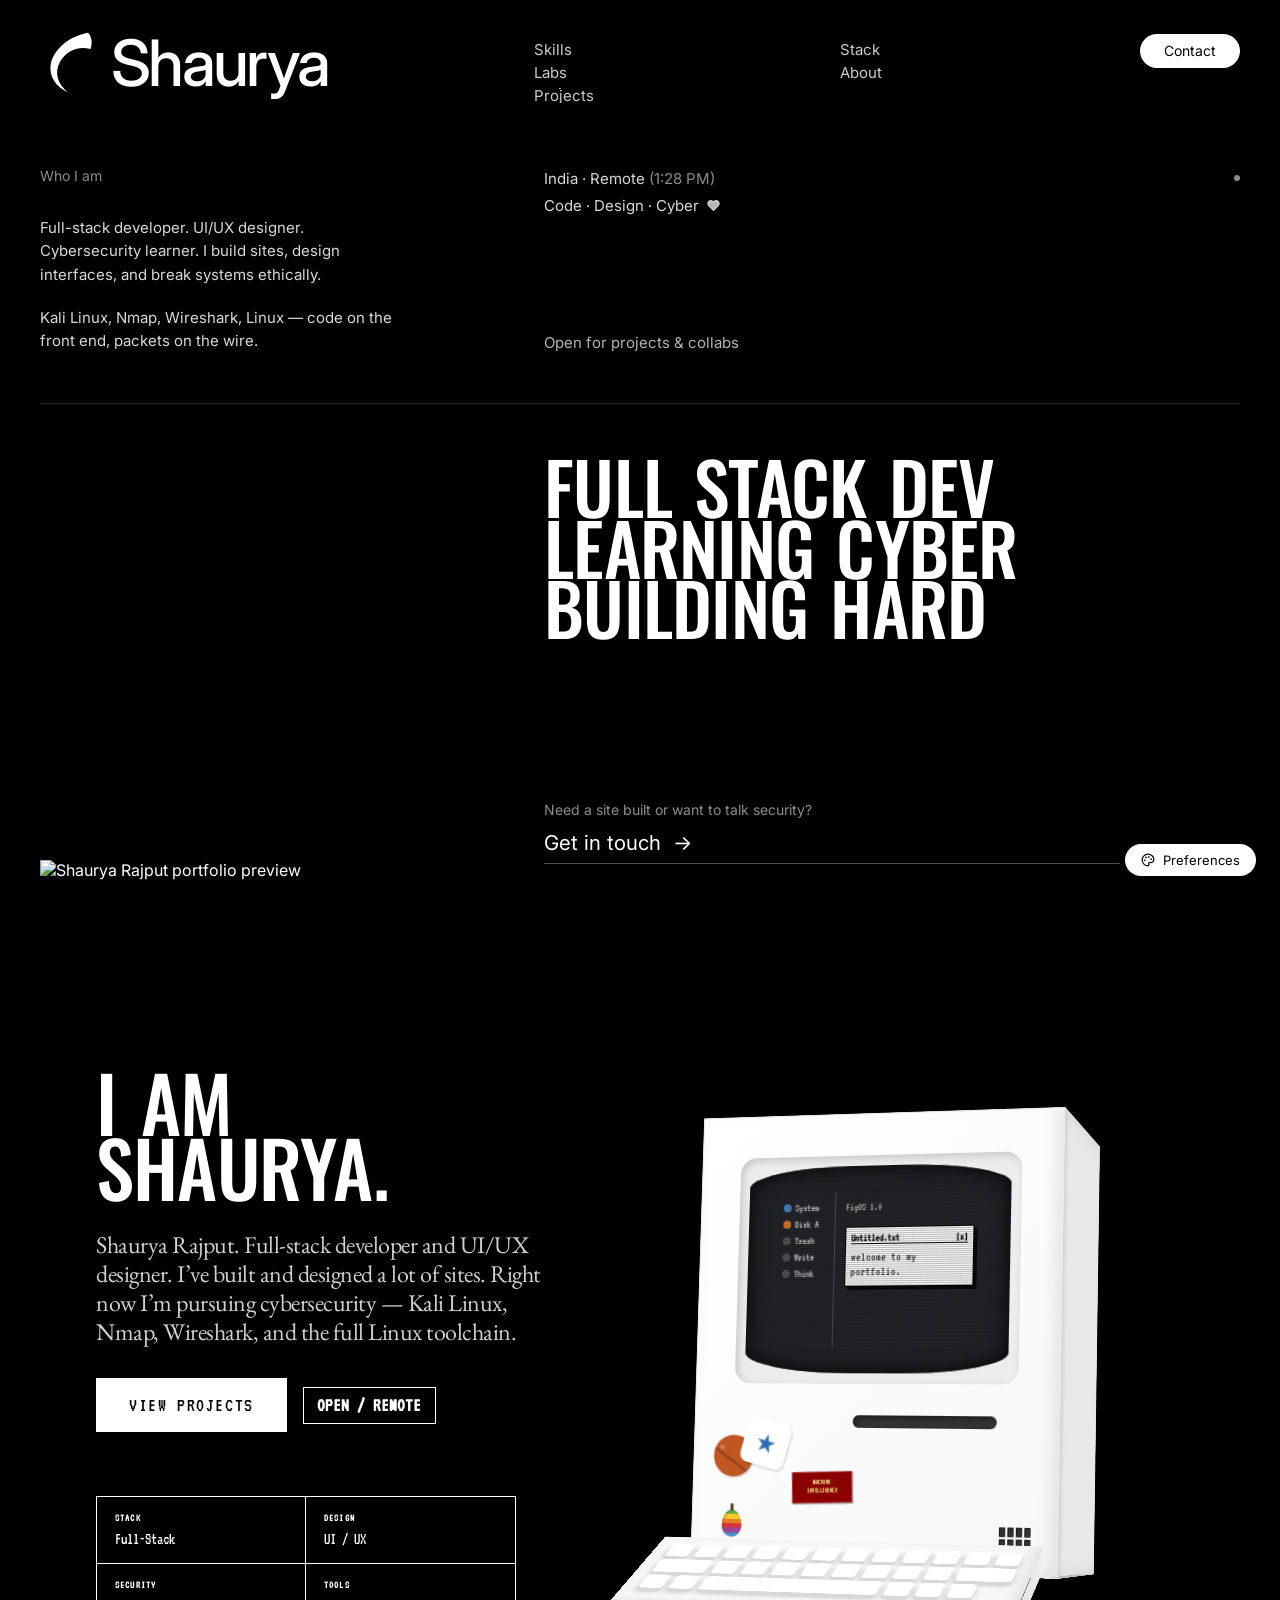
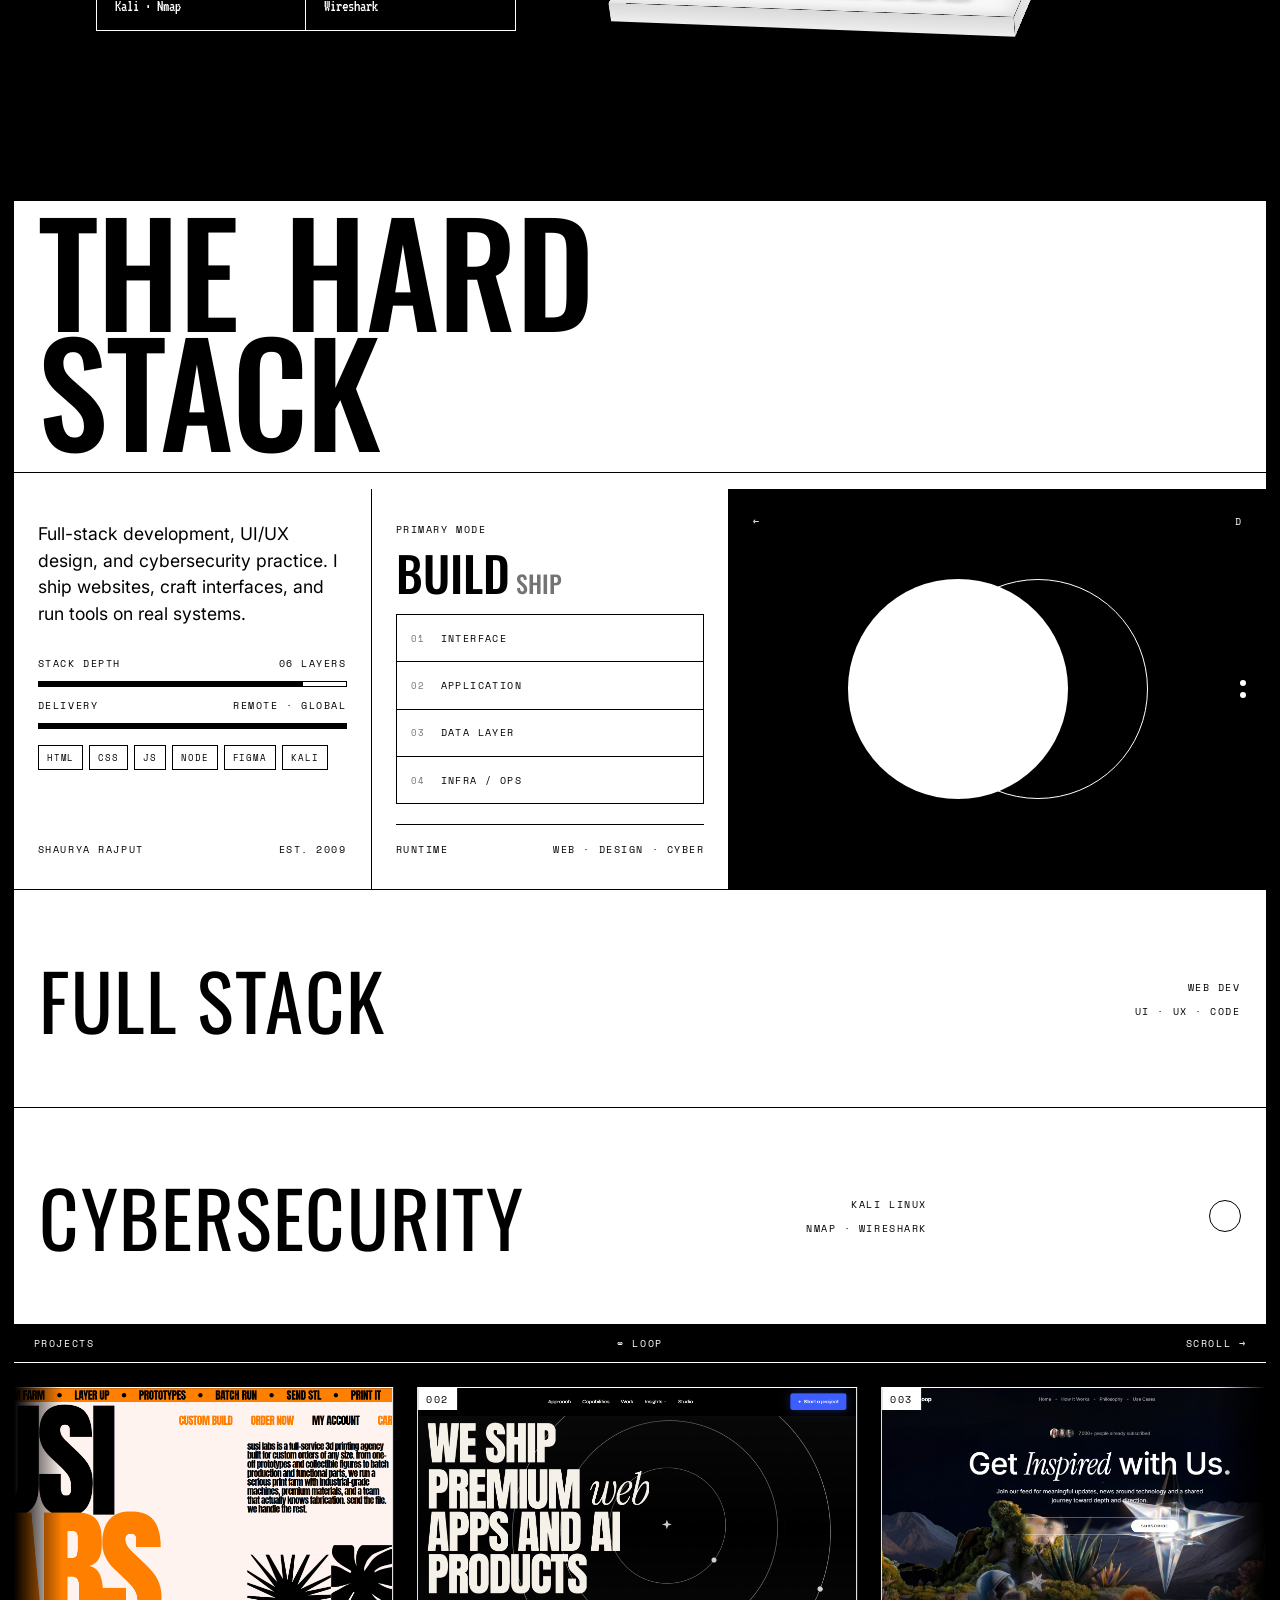
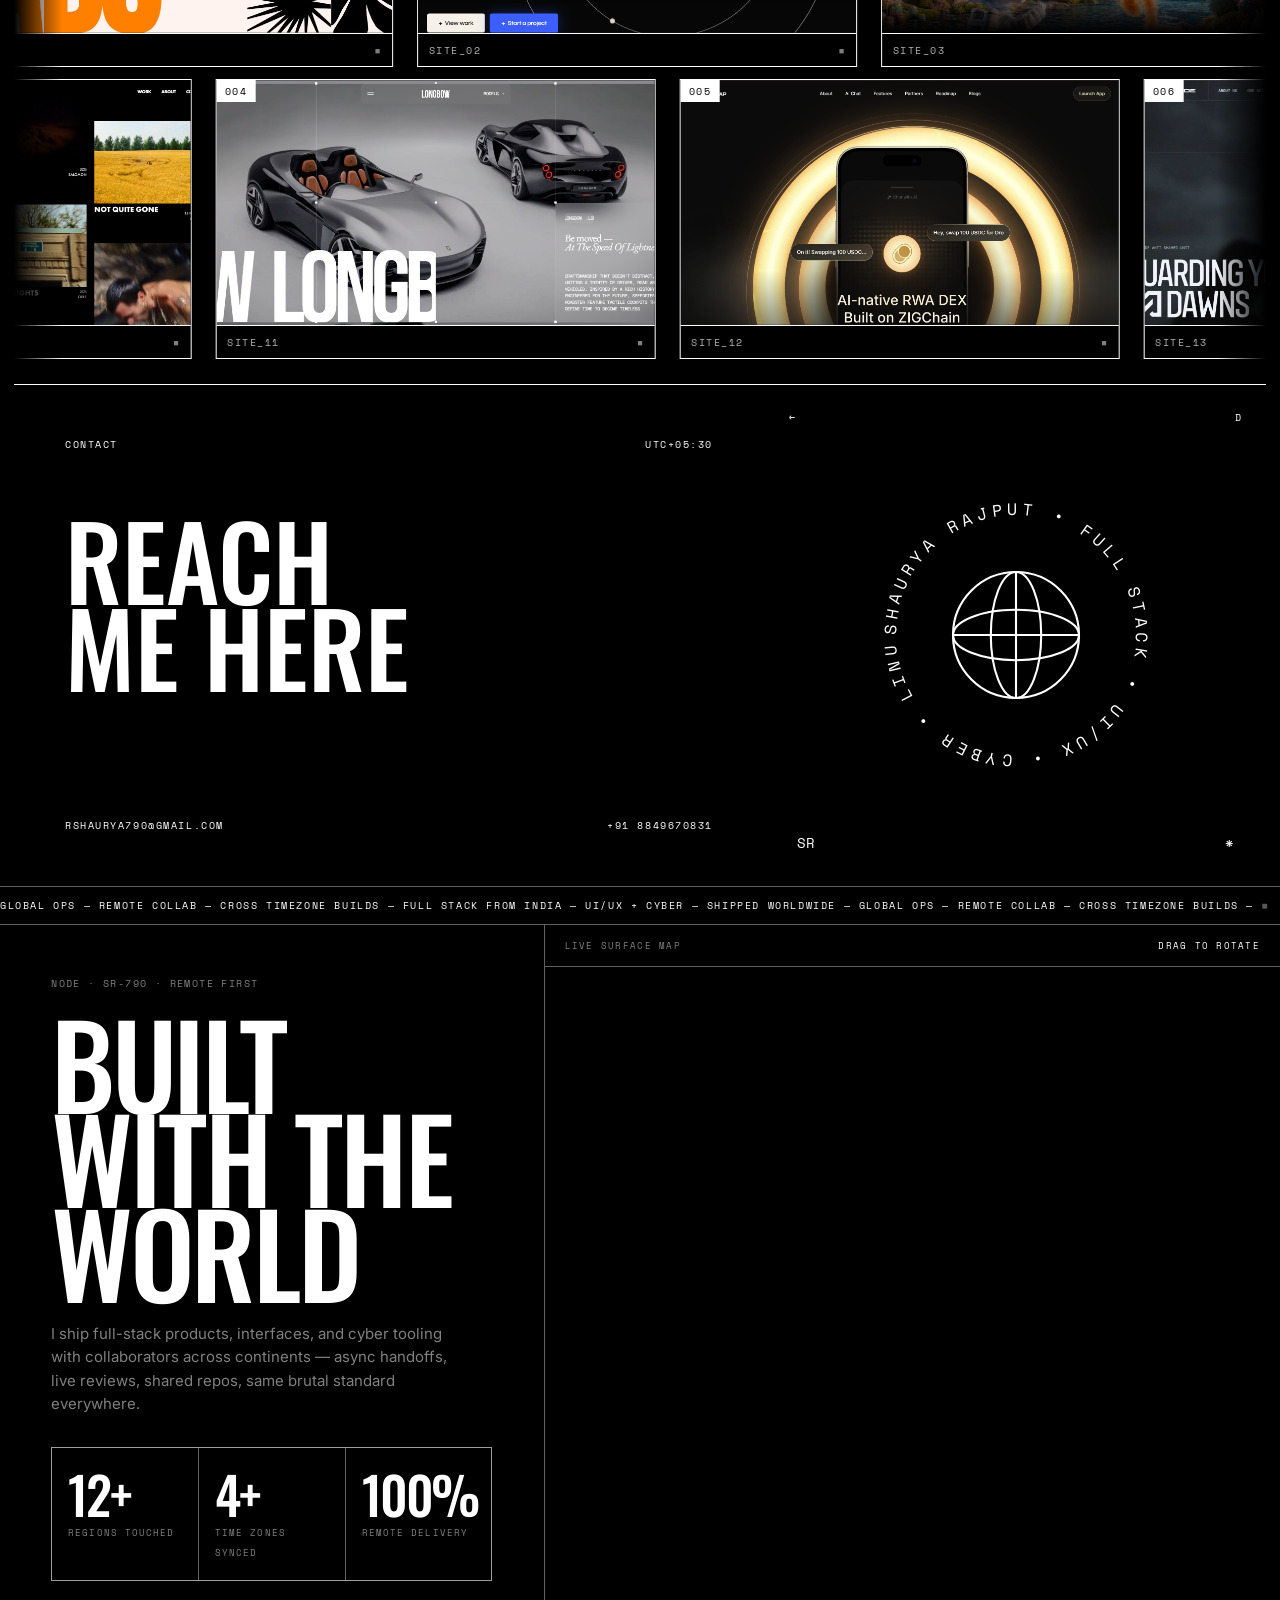
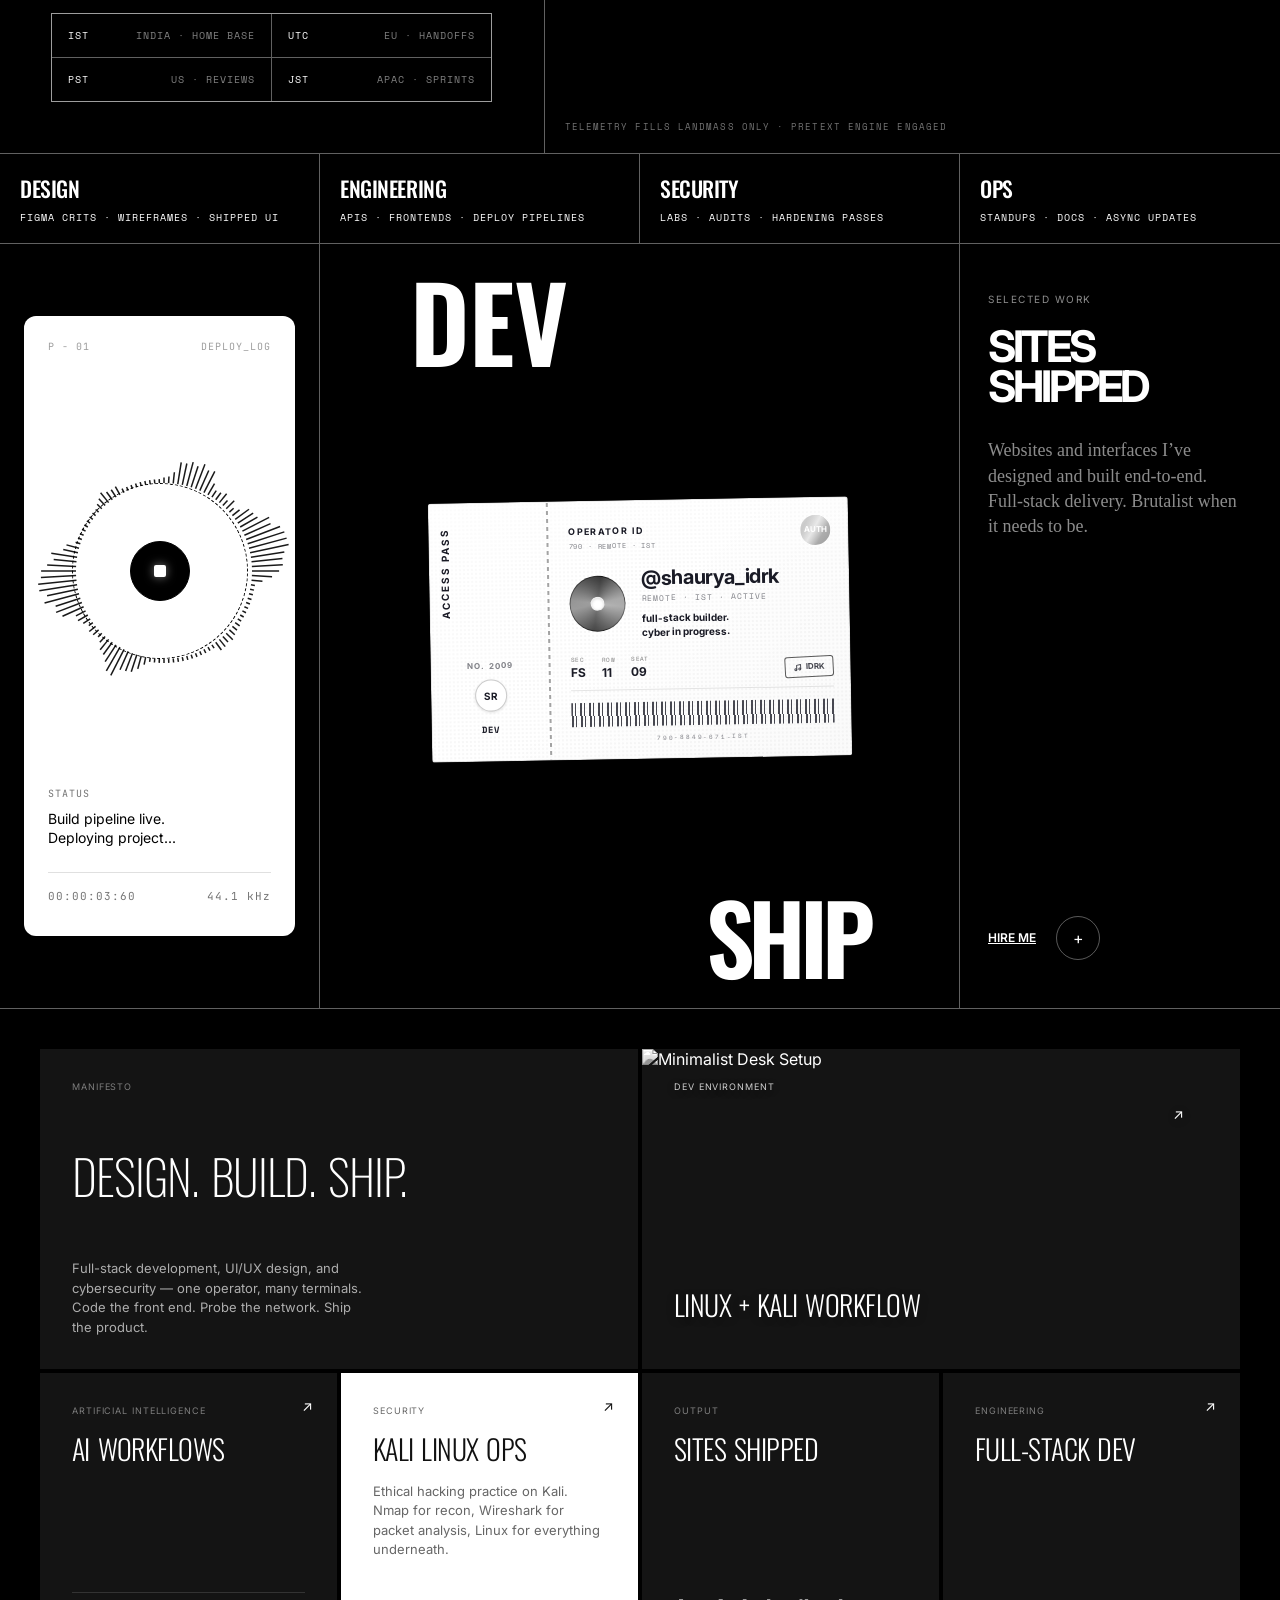
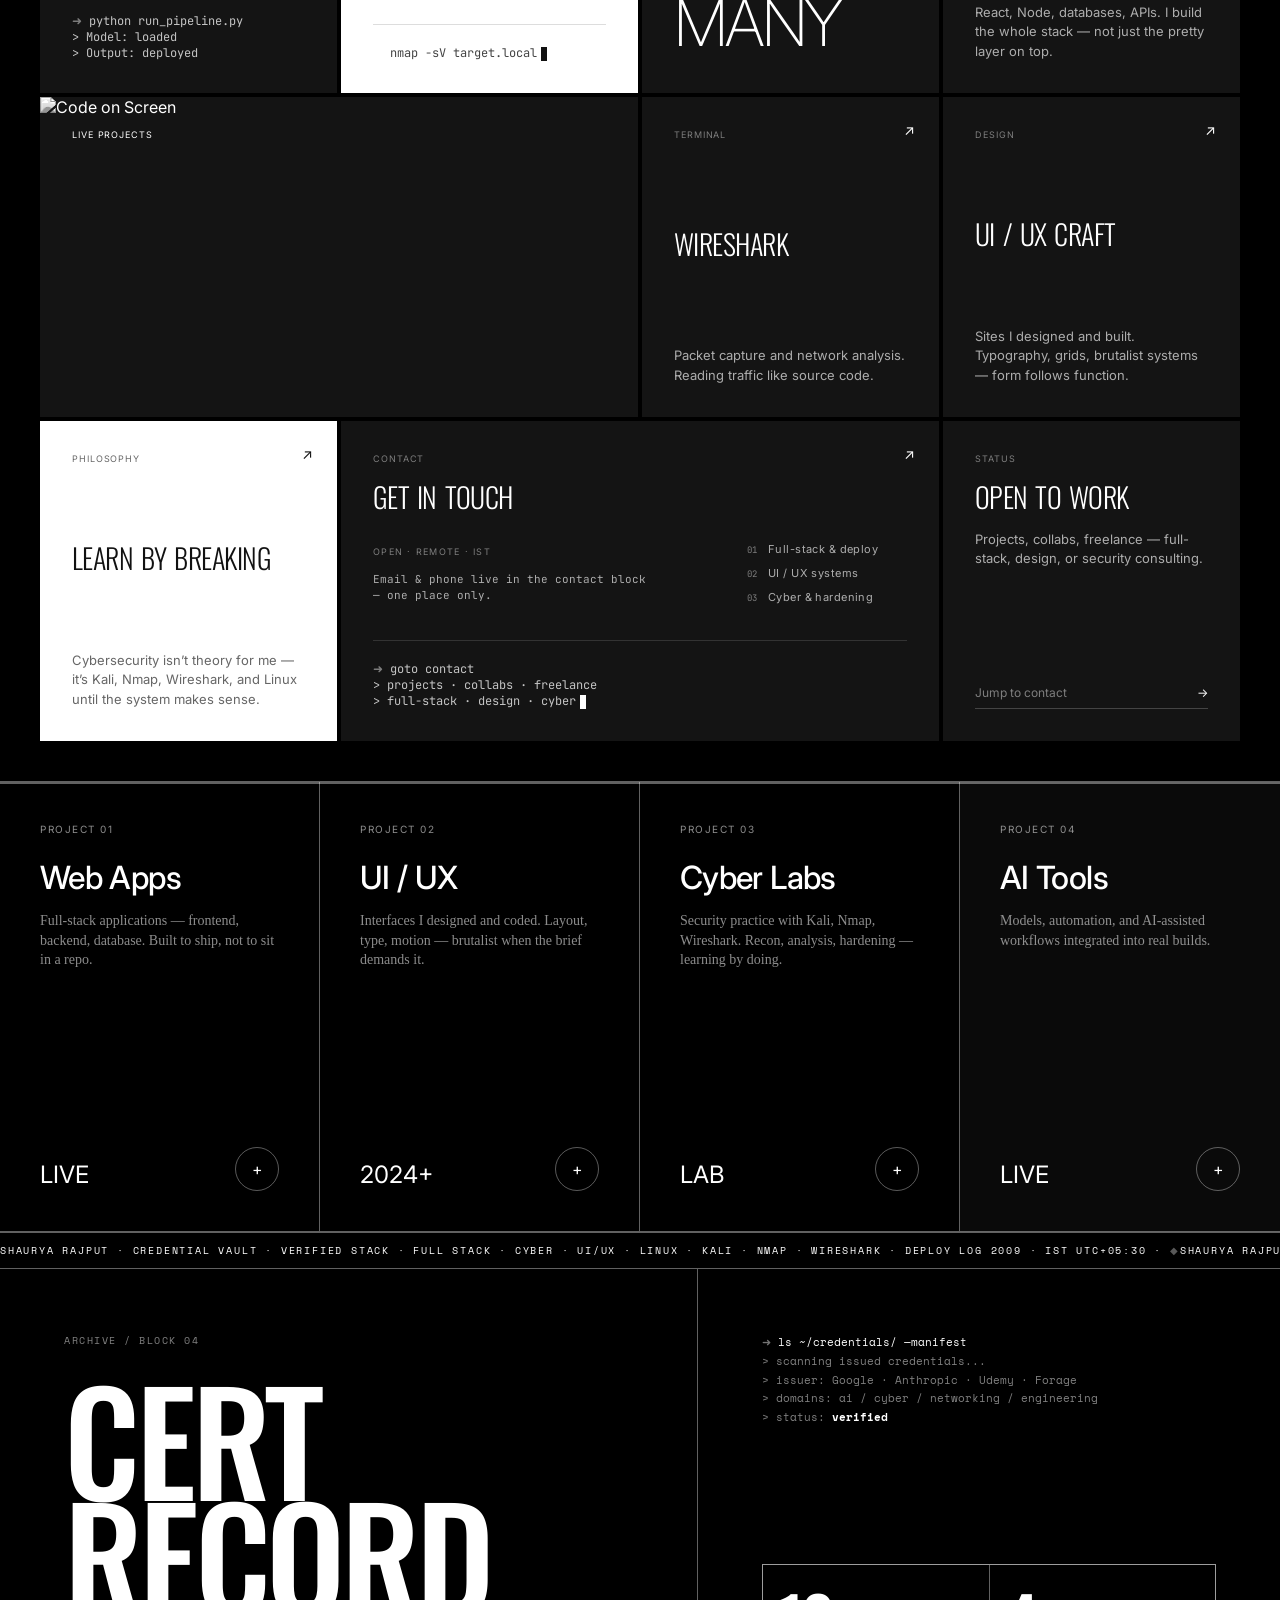
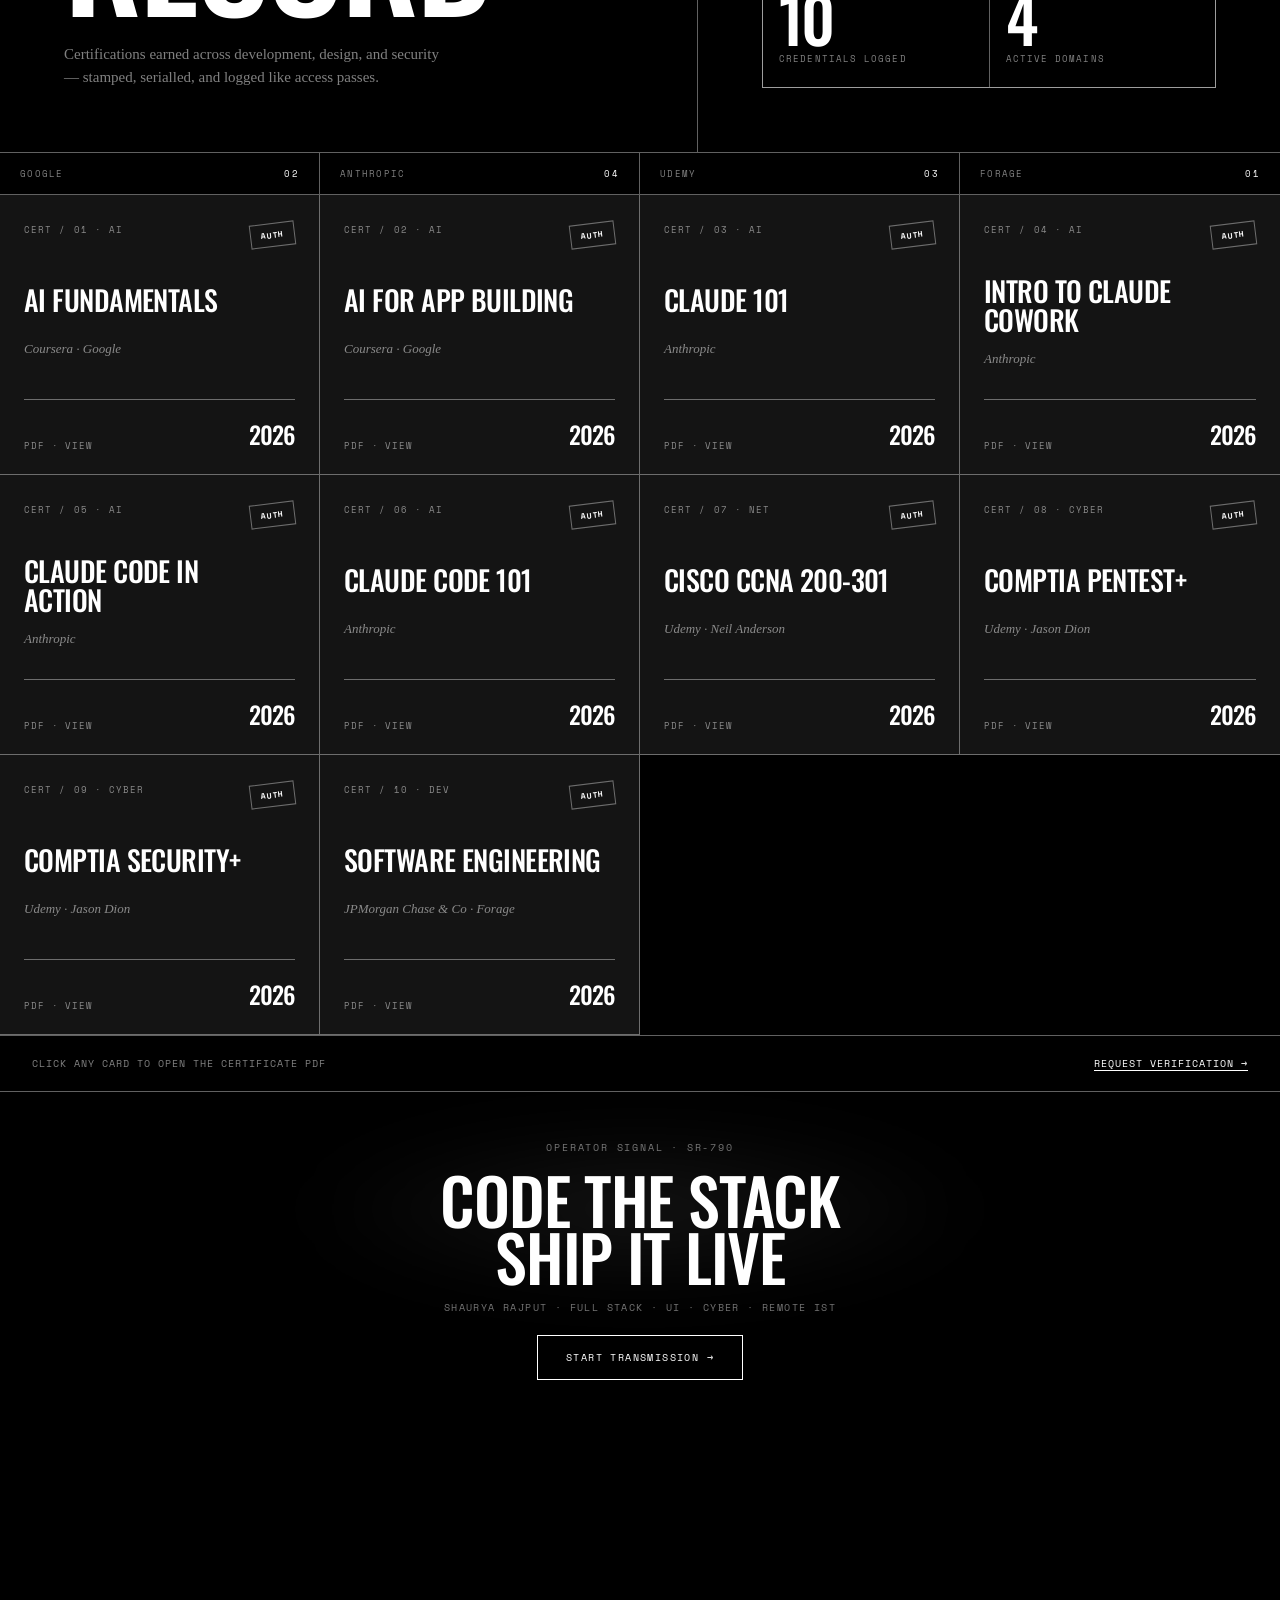
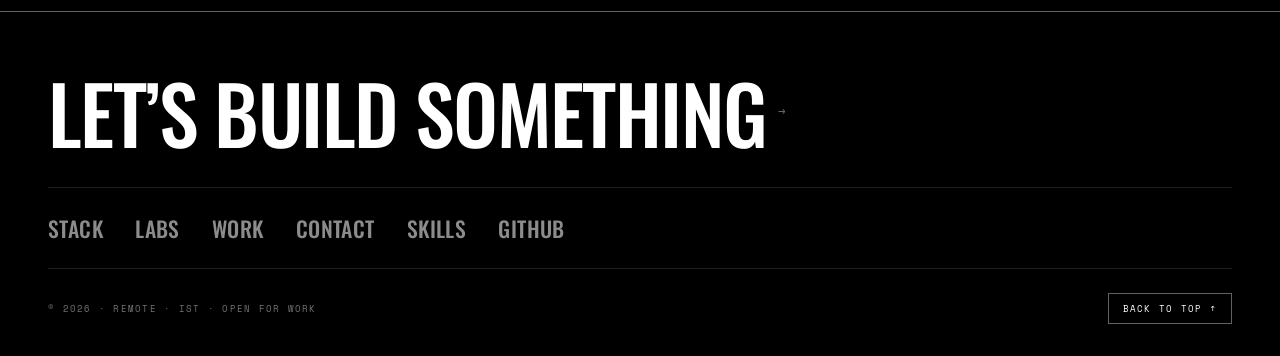
==== commit d3343bb5: "Expand portfolio with new sections, mobile layout, and site assets. Add loader, globestack, dotted s" ====
--- a/index.html
+++ b/index.html
@@ -16,8 +16,24 @@
   <link rel="stylesheet" href="css/signal-widget.css" />
   <link rel="stylesheet" href="css/ticket.css" />
   <link rel="stylesheet" href="css/vault.css" />
+  <link rel="stylesheet" href="css/globestack.css" />
+  <link rel="stylesheet" href="css/loader.css" />
+  <link rel="stylesheet" href="css/footer.css" />
+  <link rel="stylesheet" href="css/dotted-surface.css" />
+  <link rel="stylesheet" href="css/mobile.css" />
 </head>
 <body>
+  <div id="loader" class="loader" role="status" aria-live="polite" aria-label="Loading site">
+    <div class="loader__content">
+      <p class="loader__meta">Identifying operator · SR-790</p>
+      <h1 class="loader__decode" id="loader-decode"></h1>
+      <p class="loader__role" id="loader-role">Full stack · UI · Cyber · Remote IST</p>
+      <div class="loader__scan" id="loader-scan" aria-hidden="true"></div>
+      <div class="loader__stamp" id="loader-stamp" aria-hidden="true">Cleared</div>
+    </div>
+    <div class="loader__shutters" id="loader-shutters" aria-hidden="true"></div>
+  </div>
+
   <section class="hero">
 
     <header class="nav">
@@ -55,7 +71,7 @@
         <div class="meta-top">
           <p>India &middot; Remote <span class="time" id="time">(—)</span></p>
           <p class="line2">
-            Born November 2009
+            Code · Design · Cyber
             <svg class="heart" viewBox="0 0 24 24" fill="rgba(255,255,255,0.7)" stroke="rgba(255,255,255,0.7)" stroke-width="2">
               <path d="M20.84 4.61a5.5 5.5 0 00-7.78 0L12 5.67l-1.06-1.06a5.5 5.5 0 00-7.78 7.78l1.06 1.06L12 21.23l7.78-7.78 1.06-1.06a5.5 5.5 0 000-7.78z"/>
             </svg>
@@ -82,7 +98,7 @@
 
       <div class="cta">
         <p class="cta-label">Need a site built or want to talk security?</p>
-        <a href="contact.html">
+        <a href="#contact">
           <span class="text">
             Get in touch
             <span class="arrow">&rarr;</span>
@@ -230,6 +246,21 @@
             <p class="hero-desc">
               Full-stack development, UI/UX design, and cybersecurity practice. I ship websites, craft interfaces, and run tools on real systems.
             </p>
+            <div class="hero-spec" aria-hidden="true">
+              <div class="hero-spec__row">
+                <span class="label">STACK DEPTH</span>
+                <span class="label">06 LAYERS</span>
+              </div>
+              <div class="hero-spec__bar"><i style="--fill: 86%"></i></div>
+              <div class="hero-spec__row">
+                <span class="label">DELIVERY</span>
+                <span class="label">REMOTE · GLOBAL</span>
+              </div>
+              <div class="hero-spec__bar"><i style="--fill: 100%"></i></div>
+              <div class="hero-spec__tags">
+                <span>HTML</span><span>CSS</span><span>JS</span><span>NODE</span><span>FIGMA</span><span>KALI</span>
+              </div>
+            </div>
             <div class="sys-code">
               <span class="label">SHAURYA RAJPUT</span>
               <span class="label">EST. 2009</span>
@@ -237,12 +268,19 @@
           </div>
 
           <div class="hero-col border-r">
-            <div style="display: flex; flex-direction: column; gap: 1rem;">
+            <div class="hero-mode-head">
               <span class="label">PRIMARY MODE</span>
-              <div class="display-text" style="font-size: 3rem;">BUILD<span class="muted-light" style="font-size: 1.5rem;"> SHIP</span></div>
-            </div>
-
-            <div class="sys-code border-t" style="padding-top: 1rem;">
+              <div class="display-text hero-mode-title">BUILD<span class="muted-light hero-mode-sub"> SHIP</span></div>
+            </div>
+
+            <div class="hero-layers" aria-hidden="true">
+              <div class="hero-layers__cell"><span>01</span>INTERFACE</div>
+              <div class="hero-layers__cell"><span>02</span>APPLICATION</div>
+              <div class="hero-layers__cell"><span>03</span>DATA LAYER</div>
+              <div class="hero-layers__cell"><span>04</span>INFRA / OPS</div>
+            </div>
+
+            <div class="sys-code border-t hero-mode-foot">
               <span class="label">RUNTIME</span>
               <span class="label">WEB · DESIGN · CYBER</span>
             </div>
@@ -280,7 +318,7 @@
       </section>
 
       <section class="carousel-section">
-        <div class="carousel-row" id="carousel-top" data-direction="1">
+        <div class="carousel-row" id="carousel-top" data-direction="1" data-images="top">
           <div class="carousel-row__meta border-b">
             <span class="label">PROJECTS</span>
             <span class="label">∞ LOOP</span>
@@ -290,19 +328,14 @@
             <div class="carousel-track"></div>
           </div>
         </div>
-        <div class="carousel-row carousel-row--invert" id="carousel-bottom" data-direction="-1">
-          <div class="carousel-row__meta border-b">
-            <span class="label">← SCROLL</span>
-            <span class="label">∞ LOOP</span>
-            <span class="label">ARCHIVE</span>
-          </div>
+        <div class="carousel-row carousel-row--invert" id="carousel-bottom" data-direction="-1" data-images="bottom">
           <div class="carousel-viewport" aria-label="Showcase carousel scrolling left">
             <div class="carousel-track"></div>
           </div>
         </div>
       </section>
 
-      <section class="global-section">
+      <section class="global-section" id="contact">
         <div class="global-left border-r">
           <div style="display: flex; justify-content: space-between;" class="label pb-1">
             <span>CONTACT</span>
@@ -314,8 +347,8 @@
           </h2>
 
           <div class="sys-code border-t" style="padding-top: 1rem;">
-            <span class="label">rshaurya790@gmail.com</span>
-            <span class="label">+91 8849670831</span>
+            <a class="label" href="mailto:rshaurya790@gmail.com">rshaurya790@gmail.com</a>
+            <a class="label" href="tel:+918849670831">+91 8849670831</a>
           </div>
         </div>
 
@@ -350,6 +383,82 @@
       </section>
     </main>
   </div>
+
+  <section class="globestack" id="globe">
+    <div class="globestack-ticker" aria-hidden="true">
+      <div class="globestack-ticker__track">
+        <span>GLOBAL OPS — REMOTE COLLAB — CROSS TIMEZONE BUILDS — FULL STACK FROM INDIA — UI/UX + CYBER — SHIPPED WORLDWIDE — GLOBAL OPS — REMOTE COLLAB — CROSS TIMEZONE BUILDS —</span>
+        <span>GLOBAL OPS — REMOTE COLLAB — CROSS TIMEZONE BUILDS — FULL STACK FROM INDIA — UI/UX + CYBER — SHIPPED WORLDWIDE — GLOBAL OPS — REMOTE COLLAB — CROSS TIMEZONE BUILDS —</span>
+        <span>GLOBAL OPS — REMOTE COLLAB — CROSS TIMEZONE BUILDS — FULL STACK FROM INDIA — UI/UX + CYBER — SHIPPED WORLDWIDE — GLOBAL OPS — REMOTE COLLAB — CROSS TIMEZONE BUILDS —</span>
+        <span>GLOBAL OPS — REMOTE COLLAB — CROSS TIMEZONE BUILDS — FULL STACK FROM INDIA — UI/UX + CYBER — SHIPPED WORLDWIDE — GLOBAL OPS — REMOTE COLLAB — CROSS TIMEZONE BUILDS —</span>
+      </div>
+    </div>
+
+    <div class="globestack-main">
+      <div class="globestack-copy">
+        <div>
+          <p class="meta">NODE · SR-790 · REMOTE FIRST</p>
+          <h2>BUILT<br>WITH THE<br>WORLD</h2>
+          <p class="globestack-lead">
+            I ship full-stack products, interfaces, and cyber tooling with collaborators across continents — async handoffs, live reviews, shared repos, same brutal standard everywhere.
+          </p>
+        </div>
+
+        <div class="globestack-stats">
+          <div class="globestack-stat">
+            <span class="num">12+</span>
+            <span class="lbl">Regions touched</span>
+          </div>
+          <div class="globestack-stat">
+            <span class="num">4+</span>
+            <span class="lbl">Time zones synced</span>
+          </div>
+          <div class="globestack-stat">
+            <span class="num">100%</span>
+            <span class="lbl">Remote delivery</span>
+          </div>
+        </div>
+
+        <div class="globestack-zones">
+          <div class="globestack-zone"><span>IST</span><span>India · home base</span></div>
+          <div class="globestack-zone"><span>UTC</span><span>EU · handoffs</span></div>
+          <div class="globestack-zone"><span>PST</span><span>US · reviews</span></div>
+          <div class="globestack-zone"><span>JST</span><span>APAC · sprints</span></div>
+        </div>
+      </div>
+
+      <div class="globestack-stage-wrap">
+        <div class="globestack-stage-head">
+          <span>LIVE SURFACE MAP</span>
+          <strong>DRAG TO ROTATE</strong>
+        </div>
+        <div class="globestack-stage" id="globestack-stage">
+          <canvas id="globestack-webgl"></canvas>
+          <canvas id="globestack-pretext"></canvas>
+          <p class="globestack-stage-note">Telemetry fills landmass only · pretext engine engaged</p>
+        </div>
+      </div>
+    </div>
+
+    <div class="globestack-foot">
+      <div class="globestack-foot-cell">
+        <strong>Design</strong>
+        Figma crits · wireframes · shipped UI
+      </div>
+      <div class="globestack-foot-cell">
+        <strong>Engineering</strong>
+        APIs · frontends · deploy pipelines
+      </div>
+      <div class="globestack-foot-cell">
+        <strong>Security</strong>
+        Labs · audits · hardening passes
+      </div>
+      <div class="globestack-foot-cell">
+        <strong>Ops</strong>
+        Standups · docs · async updates
+      </div>
+    </div>
+  </section>
 
   <div class="sonoscan" id="projects">
     <section class="sc-hero">
@@ -412,8 +521,8 @@
               <div class="ticket-body">
                 <div class="ticket-header">
                   <div>
-                    <span class="font-ticket ink-stamp" style="font-size:9px;font-weight:700;text-transform:uppercase;letter-spacing:0.15em;">Shaurya Rajput</span>
-                    <span class="font-mono ink-stamp-faded" style="display:block;font-size:7px;text-transform:uppercase;letter-spacing:0.12em;margin-top:2px;">India · Remote</span>
+                    <span class="font-ticket ink-stamp" style="font-size:9px;font-weight:700;text-transform:uppercase;letter-spacing:0.15em;">Operator ID</span>
+                    <span class="font-mono ink-stamp-faded" style="display:block;font-size:7px;text-transform:uppercase;letter-spacing:0.12em;margin-top:2px;">790 · Remote · IST</span>
                   </div>
                   <div class="ticket-auth">
                     <div class="ticket-auth-silver"></div>
@@ -428,8 +537,8 @@
                     <div class="cd-shine"></div>
                   </div>
                   <div>
-                    <h2 class="ticket-title font-ticket ink-stamp">@shaurya.dev</h2>
-                    <p class="font-mono ink-stamp-faded" style="font-size:8px;letter-spacing:0.12em;margin-top:4px;text-transform:uppercase;">Born Nov 2009</p>
+                    <h2 class="ticket-title font-ticket ink-stamp">@shaurya_idrk</h2>
+                    <p class="font-mono ink-stamp-faded" style="font-size:8px;letter-spacing:0.12em;margin-top:4px;text-transform:uppercase;">Remote · IST · Active</p>
                     <p class="font-ticket ink-stamp" style="font-size:10px;font-weight:700;margin-top:8px;line-height:1.35;max-width:140px;">
                       full-stack builder.<br>cyber in progress.
                     </p>
@@ -458,7 +567,7 @@
                         <circle cx="6" cy="18" r="3"></circle>
                         <circle cx="18" cy="16" r="3"></circle>
                       </svg>
-                      rajput
+                      idrk
                     </div>
                   </div>
                   <div class="barcode-pattern"></div>
@@ -495,7 +604,7 @@
         <article class="card span-2">
           <div class="content-overlay">
             <span class="meta-tag">Manifesto</span>
-            <h2 class="headline headline-large">BUILD. BREAK. SHIP.</h2>
+            <h2 class="headline headline-large">DESIGN. BUILD. SHIP.</h2>
             <p class="copy">
               Full-stack development, UI/UX design, and cybersecurity — one operator, many terminals. Code the front end. Probe the network. Ship the product.
             </p>
@@ -536,13 +645,13 @@
           </div>
         </a>
 
-        <div class="card">
+        <div class="card card--top-head">
           <span class="meta-tag">Output</span>
           <h3 class="headline">Sites Shipped</h3>
           <div class="stat-large">MANY</div>
         </div>
 
-        <a href="#" class="card">
+        <a href="#" class="card card--top-head">
           <span class="arrow-icon">↗</span>
           <span class="meta-tag">Engineering</span>
           <h3 class="headline">Full-Stack Dev</h3>
@@ -579,14 +688,27 @@
           </p>
         </a>
 
-        <a href="#" class="card span-2">
+        <a href="#contact" class="card span-2 card--top-head card--contact">
           <span class="arrow-icon">↗</span>
           <span class="meta-tag">Contact</span>
           <h3 class="headline">Get In Touch</h3>
-          <div class="terminal-block">
-            <span class="prompt">mail shaurya</span><br />
-            rshaurya790@gmail.com<br />
-            +91 8849670831
+
+          <div class="contact-display">
+            <div class="contact-display__primary">
+              <span class="contact-display__status">Open · Remote · IST</span>
+              <p class="contact-display__cta">Email &amp; phone live in the contact block — one place only.</p>
+            </div>
+            <div class="contact-display__scope">
+              <p><span>01</span>Full-stack &amp; deploy</p>
+              <p><span>02</span>UI / UX systems</p>
+              <p><span>03</span>Cyber &amp; hardening</p>
+            </div>
+          </div>
+
+          <div class="terminal-block contact-card__terminal">
+            <span class="prompt">goto contact</span><br />
+            &gt; projects · collabs · freelance<br />
+            &gt; full-stack · design · cyber<span class="cursor"></span>
           </div>
         </a>
 
@@ -594,8 +716,8 @@
           <span class="meta-tag">Status</span>
           <h3 class="headline">Open to Work</h3>
           <p class="copy">Projects, collabs, freelance — full-stack, design, or security consulting.</p>
-          <a href="contact.html" class="newsletter-input" style="color: inherit; text-decoration: none;">
-            <span>rshaurya790@gmail.com</span>
+          <a href="#contact" class="newsletter-input" style="color: inherit; text-decoration: none;">
+            <span>Jump to contact</span>
             <span>→</span>
           </a>
         </div>
@@ -662,20 +784,20 @@
     <div class="vault-hero">
       <div class="vault-hero__title">
         <span class="meta">Archive / Block 04</span>
-        <h2>PROOF<br>STACK</h2>
+        <h2>CERT<br>RECORD</h2>
         <p class="sub">Certifications earned across development, design, and security — stamped, serialled, and logged like access passes.</p>
       </div>
       <div class="vault-hero__manifest">
         <div>
           <div class="prompt">ls ~/credentials/ —manifest</div>
           <div>&gt; scanning issued credentials...</div>
-          <div>&gt; issuer: Coursera · Cisco · freeCodeCamp · EC-Council</div>
-          <div>&gt; domains: dev / cyber / design / cloud</div>
+          <div>&gt; issuer: Google · Anthropic · Udemy · Forage</div>
+          <div>&gt; domains: ai / cyber / networking / engineering</div>
           <div>&gt; status: <strong style="color:#fff;">verified</strong></div>
         </div>
         <div class="vault-hero__stat">
           <div>
-            <span class="num" data-vault-count>11</span>
+            <span class="num" data-vault-count>10</span>
             <span class="lbl">Credentials logged</span>
           </div>
           <div>
@@ -687,193 +809,217 @@
     </div>
 
     <div class="vault-filters">
-      <div class="vault-filter">Development <strong>04</strong></div>
-      <div class="vault-filter">Cybersecurity <strong>06</strong></div>
-      <div class="vault-filter">Design <strong>01</strong></div>
-      <div class="vault-filter">Cloud <strong>—</strong></div>
+      <div class="vault-filter">Google <strong>02</strong></div>
+      <div class="vault-filter">Anthropic <strong>04</strong></div>
+      <div class="vault-filter">Udemy <strong>03</strong></div>
+      <div class="vault-filter">Forage <strong>01</strong></div>
     </div>
 
     <div class="vault-grid">
-      <article class="vault-card">
+      <a href="certs/ai-fundamentals-google.pdf" class="vault-card" target="_blank" rel="noopener">
         <div class="vault-card__perforation" aria-hidden="true"></div>
         <div class="vault-card__top">
-          <span class="vault-card__meta">CERT / 01 · CYBER</span>
+          <span class="vault-card__meta">CERT / 01 · AI</span>
           <span class="vault-card__stamp">AUTH</span>
         </div>
-        <h3 class="vault-card__name">Google Cybersecurity</h3>
+        <h3 class="vault-card__name">AI Fundamentals</h3>
         <p class="vault-card__issuer">Coursera · Google</p>
         <div class="vault-card__foot">
-          <span class="vault-card__id">ID · GGL-CYB-790</span>
-          <span class="vault-card__year">2025</span>
-        </div>
-      </article>
-
-      <article class="vault-card">
+          <span class="vault-card__id">PDF · VIEW</span>
+          <span class="vault-card__year">2026</span>
+        </div>
+      </a>
+
+      <a href="certs/ai-for-app-building-google.pdf" class="vault-card" target="_blank" rel="noopener">
         <div class="vault-card__perforation" aria-hidden="true"></div>
         <div class="vault-card__top">
-          <span class="vault-card__meta">CERT / 02 · CYBER</span>
+          <span class="vault-card__meta">CERT / 02 · AI</span>
           <span class="vault-card__stamp">AUTH</span>
         </div>
-        <h3 class="vault-card__name">IBM Cybersecurity Analyst</h3>
-        <p class="vault-card__issuer">Coursera · IBM</p>
+        <h3 class="vault-card__name">AI for App Building</h3>
+        <p class="vault-card__issuer">Coursera · Google</p>
         <div class="vault-card__foot">
-          <span class="vault-card__id">ID · IBM-CSA-112</span>
-          <span class="vault-card__year">2025</span>
-        </div>
-      </article>
-
-      <article class="vault-card">
+          <span class="vault-card__id">PDF · VIEW</span>
+          <span class="vault-card__year">2026</span>
+        </div>
+      </a>
+
+      <a href="certs/claude-101.pdf" class="vault-card" target="_blank" rel="noopener">
         <div class="vault-card__perforation" aria-hidden="true"></div>
         <div class="vault-card__top">
-          <span class="vault-card__meta">CERT / 03 · DEV</span>
+          <span class="vault-card__meta">CERT / 03 · AI</span>
           <span class="vault-card__stamp">AUTH</span>
         </div>
-        <h3 class="vault-card__name">Responsive Web Design</h3>
-        <p class="vault-card__issuer">freeCodeCamp</p>
+        <h3 class="vault-card__name">Claude 101</h3>
+        <p class="vault-card__issuer">Anthropic</p>
         <div class="vault-card__foot">
-          <span class="vault-card__id">ID · FCC-RWD-331</span>
-          <span class="vault-card__year">2024</span>
-        </div>
-      </article>
-
-      <article class="vault-card">
+          <span class="vault-card__id">PDF · VIEW</span>
+          <span class="vault-card__year">2026</span>
+        </div>
+      </a>
+
+      <a href="certs/introduction-to-claude-cowork.pdf" class="vault-card" target="_blank" rel="noopener">
         <div class="vault-card__perforation" aria-hidden="true"></div>
         <div class="vault-card__top">
-          <span class="vault-card__meta">CERT / 04 · DEV</span>
+          <span class="vault-card__meta">CERT / 04 · AI</span>
           <span class="vault-card__stamp">AUTH</span>
         </div>
-        <h3 class="vault-card__name">JavaScript Algorithms</h3>
-        <p class="vault-card__issuer">freeCodeCamp</p>
+        <h3 class="vault-card__name">Intro to Claude Cowork</h3>
+        <p class="vault-card__issuer">Anthropic</p>
         <div class="vault-card__foot">
-          <span class="vault-card__id">ID · FCC-JS-442</span>
-          <span class="vault-card__year">2024</span>
-        </div>
-      </article>
-
-      <article class="vault-card">
+          <span class="vault-card__id">PDF · VIEW</span>
+          <span class="vault-card__year">2026</span>
+        </div>
+      </a>
+
+      <a href="certs/claude-code-in-action.pdf" class="vault-card" target="_blank" rel="noopener">
         <div class="vault-card__perforation" aria-hidden="true"></div>
         <div class="vault-card__top">
-          <span class="vault-card__meta">CERT / 05 · DEV</span>
+          <span class="vault-card__meta">CERT / 05 · AI</span>
           <span class="vault-card__stamp">AUTH</span>
         </div>
-        <h3 class="vault-card__name">Meta Front-End Developer</h3>
-        <p class="vault-card__issuer">Coursera · Meta</p>
+        <h3 class="vault-card__name">Claude Code in Action</h3>
+        <p class="vault-card__issuer">Anthropic</p>
         <div class="vault-card__foot">
-          <span class="vault-card__id">ID · META-FE-089</span>
-          <span class="vault-card__year">2024</span>
-        </div>
-      </article>
-
-      <article class="vault-card">
+          <span class="vault-card__id">PDF · VIEW</span>
+          <span class="vault-card__year">2026</span>
+        </div>
+      </a>
+
+      <a href="certs/claude-code-101.pdf" class="vault-card" target="_blank" rel="noopener">
         <div class="vault-card__perforation" aria-hidden="true"></div>
         <div class="vault-card__top">
-          <span class="vault-card__meta">CERT / 06 · CYBER</span>
+          <span class="vault-card__meta">CERT / 06 · AI</span>
           <span class="vault-card__stamp">AUTH</span>
         </div>
-        <h3 class="vault-card__name">Linux Essentials</h3>
-        <p class="vault-card__issuer">Cisco Networking Academy</p>
+        <h3 class="vault-card__name">Claude Code 101</h3>
+        <p class="vault-card__issuer">Anthropic</p>
         <div class="vault-card__foot">
-          <span class="vault-card__id">ID · CSCO-LNX-204</span>
-          <span class="vault-card__year">2024</span>
-        </div>
-      </article>
-
-      <article class="vault-card">
+          <span class="vault-card__id">PDF · VIEW</span>
+          <span class="vault-card__year">2026</span>
+        </div>
+      </a>
+
+      <a href="certs/cisco-ccna-200-301.pdf" class="vault-card" target="_blank" rel="noopener">
         <div class="vault-card__perforation" aria-hidden="true"></div>
         <div class="vault-card__top">
-          <span class="vault-card__meta">CERT / 07 · CYBER</span>
+          <span class="vault-card__meta">CERT / 07 · NET</span>
           <span class="vault-card__stamp">AUTH</span>
         </div>
-        <h3 class="vault-card__name">Intro to Cybersecurity</h3>
-        <p class="vault-card__issuer">Cisco Networking Academy</p>
+        <h3 class="vault-card__name">Cisco CCNA 200-301</h3>
+        <p class="vault-card__issuer">Udemy · Neil Anderson</p>
         <div class="vault-card__foot">
-          <span class="vault-card__id">ID · CSCO-ICS-118</span>
-          <span class="vault-card__year">2024</span>
-        </div>
-      </article>
-
-      <article class="vault-card">
+          <span class="vault-card__id">PDF · VIEW</span>
+          <span class="vault-card__year">2026</span>
+        </div>
+      </a>
+
+      <a href="certs/comptia-pentest-plus.pdf" class="vault-card" target="_blank" rel="noopener">
         <div class="vault-card__perforation" aria-hidden="true"></div>
         <div class="vault-card__top">
           <span class="vault-card__meta">CERT / 08 · CYBER</span>
           <span class="vault-card__stamp">AUTH</span>
         </div>
-        <h3 class="vault-card__name">Introduction to Networks</h3>
-        <p class="vault-card__issuer">Cisco Networking Academy</p>
+        <h3 class="vault-card__name">CompTIA PenTest+</h3>
+        <p class="vault-card__issuer">Udemy · Jason Dion</p>
         <div class="vault-card__foot">
-          <span class="vault-card__id">ID · CSCO-NET-305</span>
-          <span class="vault-card__year">2024</span>
-        </div>
-      </article>
-
-    </div>
-
-    <div class="vault-grid vault-grid--triple">
-      <article class="vault-card">
+          <span class="vault-card__id">PDF · VIEW</span>
+          <span class="vault-card__year">2026</span>
+        </div>
+      </a>
+
+      <a href="certs/comptia-security-plus.pdf" class="vault-card" target="_blank" rel="noopener">
         <div class="vault-card__perforation" aria-hidden="true"></div>
         <div class="vault-card__top">
-          <span class="vault-card__meta">CERT / 09 · DEV</span>
+          <span class="vault-card__meta">CERT / 09 · CYBER</span>
           <span class="vault-card__stamp">AUTH</span>
         </div>
-        <h3 class="vault-card__name">Python for Everybody</h3>
-        <p class="vault-card__issuer">University of Michigan · Coursera</p>
+        <h3 class="vault-card__name">CompTIA Security+</h3>
+        <p class="vault-card__issuer">Udemy · Jason Dion</p>
         <div class="vault-card__foot">
-          <span class="vault-card__id">ID · PY4E-221</span>
-          <span class="vault-card__year">2024</span>
-        </div>
-      </article>
-
-      <article class="vault-card">
+          <span class="vault-card__id">PDF · VIEW</span>
+          <span class="vault-card__year">2026</span>
+        </div>
+      </a>
+
+      <a href="certs/jpmorgan-software-engineering.pdf" class="vault-card" target="_blank" rel="noopener">
         <div class="vault-card__perforation" aria-hidden="true"></div>
         <div class="vault-card__top">
-          <span class="vault-card__meta">CERT / 10 · DESIGN</span>
+          <span class="vault-card__meta">CERT / 10 · DEV</span>
           <span class="vault-card__stamp">AUTH</span>
         </div>
-        <h3 class="vault-card__name">Google UX Design</h3>
-        <p class="vault-card__issuer">Coursera · Google</p>
+        <h3 class="vault-card__name">Software Engineering</h3>
+        <p class="vault-card__issuer">JPMorgan Chase &amp; Co · Forage</p>
         <div class="vault-card__foot">
-          <span class="vault-card__id">ID · GGL-UX-067</span>
-          <span class="vault-card__year">2024</span>
-        </div>
-      </article>
-
-      <article class="vault-card">
-        <div class="vault-card__perforation" aria-hidden="true"></div>
-        <div class="vault-card__top">
-          <span class="vault-card__meta">CERT / 11 · CYBER</span>
-          <span class="vault-card__stamp">AUTH</span>
-        </div>
-        <h3 class="vault-card__name">Wireshark Network Analysis</h3>
-        <p class="vault-card__issuer">Packet capture, protocol dissection, and traffic forensics</p>
-        <div class="vault-card__foot">
-          <span class="vault-card__id">ID · WSK-NET-441</span>
-          <span class="vault-card__year">2025</span>
-        </div>
-      </article>
+          <span class="vault-card__id">PDF · VIEW</span>
+          <span class="vault-card__year">2026</span>
+        </div>
+      </a>
     </div>
 
     <div class="vault-footer">
-      <span>All entries editable — swap titles, issuers, and years with your real credentials</span>
-      <a href="contact.html">Request verification →</a>
+      <span>Click any card to open the certificate PDF</span>
+      <a href="#contact">Request verification →</a>
     </div>
   </section>
 
+  <section class="dotted" id="dotted">
+    <div class="dotted__canvas" id="dotted-surface" aria-hidden="true"></div>
+    <div class="dotted__glow" aria-hidden="true"></div>
+
+    <div class="dotted__content">
+      <p class="dotted__label">Operator signal · SR-790</p>
+      <blockquote class="dotted__quote">
+        <p>CODE THE STACK<br>SHIP IT LIVE</p>
+      </blockquote>
+      <cite class="dotted__cite">Shaurya Rajput · Full Stack · UI · Cyber · Remote IST</cite>
+      <a href="#contact" class="dotted__cta">Start transmission →</a>
+    </div>
+  </section>
+
+  <footer class="site-footer" id="footer">
+    <div class="site-footer__inner">
+      <h2 class="site-footer__headline">
+        <a href="#contact">Let&rsquo;s build something <span>→</span></a>
+      </h2>
+
+      <nav class="site-footer__nav" aria-label="Footer navigation">
+        <a href="#stack">Stack</a>
+        <a href="#skills">Labs</a>
+        <a href="#projects">Work</a>
+        <a href="#contact">Contact</a>
+        <a href="services.html">Skills</a>
+        <a href="https://github.com/shauryaR790" target="_blank" rel="noopener noreferrer">GitHub</a>
+      </nav>
+
+      <div class="site-footer__meta">
+        <span>© <span id="footer-year">2026</span> · Remote · IST · Open for work</span>
+        <a href="#" class="site-footer__top" id="footer-top">Back to top ↑</a>
+      </div>
+    </div>
+  </footer>
+
+  <script src="js/loader.js"></script>
   <script type="importmap">
     {
       "imports": {
-        "three": "https://unpkg.com/three@0.160.0/build/three.module.js"
+        "three": "https://unpkg.com/three@0.160.0/build/three.module.js",
+        "pretext": "https://esm.sh/@chenglou/pretext@0.0.3"
       }
     }
   </script>
   <script src="https://cdn.jsdelivr.net/npm/gsap@3.12.5/dist/gsap.min.js"></script>
   <script src="https://cdn.jsdelivr.net/npm/gsap@3.12.5/dist/ScrollTrigger.min.js"></script>
   <script type="module" src="js/sonoscan.js"></script>
+  <script type="module" src="js/globestack.js"></script>
+  <script type="module" src="js/dotted-surface.js"></script>
   <script src="js/signal-widget.js"></script>
   <script src="js/carousel.js"></script>
   <script src="js/figmint.js"></script>
   <script src="js/letter-swap.js"></script>
   <script src="js/animations.js"></script>
   <script src="js/vault.js"></script>
+  <script src="js/footer.js"></script>
   <script src="js/main.js"></script>
 </body>
 </html>
--- a/css/kernel.css
+++ b/css/kernel.css
@@ -103,11 +103,93 @@
   max-width: 300px;
 }
 
+.kernel .card.card--top-head {
+  justify-content: flex-start;
+}
+
+.kernel .card.card--top-head .copy,
+.kernel .card.card--top-head .stat-large,
+.kernel .card.card--top-head .contact-card__terminal {
+  margin-top: auto;
+}
+
+.kernel .card--contact .headline {
+  margin-bottom: 28px;
+}
+
+.kernel .contact-display {
+  display: flex;
+  align-items: flex-end;
+  justify-content: space-between;
+  gap: clamp(24px, 5vw, 48px);
+  flex-wrap: wrap;
+  margin-bottom: 8px;
+}
+
+.kernel .contact-display__status {
+  display: block;
+  font-size: 9px;
+  text-transform: uppercase;
+  letter-spacing: 0.14em;
+  color: var(--kr-light);
+  margin-bottom: 14px;
+}
+
+.kernel .contact-display__cta {
+  font-family: var(--kr-mono);
+  font-size: 11px;
+  line-height: 1.5;
+  color: var(--kr-gray);
+  margin: 0;
+  max-width: 280px;
+}
+
+.kernel .contact-display__email {
+  font-family: var(--kr-mono);
+  font-size: clamp(18px, 3vw, 28px);
+  font-weight: 400;
+  letter-spacing: -0.03em;
+  line-height: 1.2;
+  margin: 0 0 8px;
+  word-break: break-all;
+}
+
+.kernel .contact-display__phone {
+  font-family: var(--kr-mono);
+  font-size: 13px;
+  color: var(--kr-gray);
+  margin: 0;
+  letter-spacing: 0.06em;
+}
+
+.kernel .contact-display__scope {
+  display: flex;
+  flex-direction: column;
+  gap: 10px;
+  min-width: 160px;
+}
+
+.kernel .contact-display__scope p {
+  margin: 0;
+  font-size: 11px;
+  color: var(--kr-gray);
+  letter-spacing: 0.04em;
+  display: flex;
+  align-items: baseline;
+  gap: 10px;
+}
+
+.kernel .contact-display__scope span {
+  font-family: var(--kr-mono);
+  font-size: 9px;
+  color: var(--kr-light);
+  flex-shrink: 0;
+}
+
 .kernel .stat-large {
   font-size: 64px;
   font-weight: 200;
   letter-spacing: -0.04em;
-  margin-top: auto;
 }
 
 .kernel .arrow-icon {
@@ -221,19 +303,26 @@
 
 @media (max-width: 640px) {
   .kernel .kernel-wrapper {
-    padding: 20px;
+    padding: 12px;
   }
 
   .kernel .bento-grid {
-    grid-template-columns: 1fr;
+    grid-template-columns: repeat(2, minmax(0, 1fr));
+    grid-auto-rows: minmax(160px, auto);
   }
 
   .kernel .span-2,
   .kernel .span-4 {
-    grid-column: span 1;
+    grid-column: span 2;
   }
 
   .kernel .headline-large {
-    font-size: 36px;
-  }
-}
+    font-size: clamp(1.5rem, 6vw, 2rem);
+  }
+
+  .kernel .contact-display {
+    flex-direction: row;
+    flex-wrap: wrap;
+    align-items: flex-start;
+  }
+}
--- a/css/styles.css
+++ b/css/styles.css
@@ -2,6 +2,14 @@
 html {
   background: #000;
   overflow-x: clip;
+  scroll-behavior: smooth;
+  scroll-padding-top: 24px;
+  scrollbar-width: none;
+  -ms-overflow-style: none;
+}
+
+html::-webkit-scrollbar {
+  display: none;
 }
 
 body {
@@ -11,6 +19,11 @@
   -webkit-font-smoothing: antialiased;
   width: 100%;
   max-width: 100%;
+}
+@media (prefers-reduced-motion: reduce) {
+  html {
+    scroll-behavior: auto;
+  }
 }
 a { color: inherit; text-decoration: none; }
 button { font-family: inherit; cursor: pointer; border: none; background: none; color: inherit; }
--- a/css/figmint.css
+++ b/css/figmint.css
@@ -601,3 +601,9 @@
     transform: scale(0.8) rotateY(-15deg) rotateX(5deg);
   }
 }
+
+@media (max-width: 768px) {
+  .figmint .product-col {
+    display: none;
+  }
+}
--- a/css/weaverine.css
+++ b/css/weaverine.css
@@ -74,7 +74,100 @@
   font-size: 1.1rem;
   line-height: 1.5;
   max-width: 400px;
-  margin-bottom: 2rem;
+  margin-bottom: 1.25rem;
+}
+
+.weaverine .hero-spec {
+  flex: 1;
+  display: flex;
+  flex-direction: column;
+  gap: 10px;
+  margin-bottom: 1.5rem;
+  padding-top: 0.5rem;
+}
+
+.weaverine .hero-spec__row {
+  display: flex;
+  justify-content: space-between;
+  gap: 1rem;
+}
+
+.weaverine .hero-spec__bar {
+  height: 6px;
+  border: var(--wv-border-w) solid var(--wv-ink);
+  background: var(--wv-bg);
+  position: relative;
+}
+
+.weaverine .hero-spec__bar i {
+  display: block;
+  height: 100%;
+  width: var(--fill, 50%);
+  background: var(--wv-ink);
+}
+
+.weaverine .hero-spec__tags {
+  display: flex;
+  flex-wrap: wrap;
+  gap: 6px;
+  margin-top: 6px;
+}
+
+.weaverine .hero-spec__tags span {
+  font-family: var(--font-mono);
+  font-size: 9px;
+  letter-spacing: 0.1em;
+  text-transform: uppercase;
+  padding: 5px 8px;
+  border: var(--wv-border-w) solid var(--wv-ink);
+}
+
+.weaverine .hero-mode-head {
+  display: flex;
+  flex-direction: column;
+  gap: 1rem;
+}
+
+.weaverine .hero-mode-title {
+  font-size: 3rem;
+}
+
+.weaverine .hero-mode-sub {
+  font-size: 1.5rem;
+}
+
+.weaverine .hero-layers {
+  flex: 1;
+  display: flex;
+  flex-direction: column;
+  gap: 1px;
+  background: var(--wv-ink);
+  border: var(--wv-border-w) solid var(--wv-ink);
+  margin: 1.25rem 0;
+  min-height: 140px;
+}
+
+.weaverine .hero-layers__cell {
+  flex: 1;
+  display: flex;
+  align-items: center;
+  gap: 12px;
+  padding: 0 14px;
+  background: var(--wv-bg);
+  font-family: var(--font-mono);
+  font-size: 10px;
+  letter-spacing: 0.14em;
+  text-transform: uppercase;
+}
+
+.weaverine .hero-layers__cell span {
+  font-size: 9px;
+  color: var(--wv-muted, rgba(0, 0, 0, 0.45));
+  min-width: 18px;
+}
+
+.weaverine .hero-mode-foot {
+  padding-top: 1rem;
 }
 
 .weaverine .sys-code {
@@ -223,8 +316,8 @@
   border-color: var(--wv-ink-alt);
 }
 
-.weaverine .global-left .border-t {
-  border-color: var(--wv-ink-alt);
+.weaverine .global-left .sys-code a.label:hover {
+  opacity: 0.65;
 }
 
 .weaverine .global-right {
@@ -252,6 +345,8 @@
   height: 140px;
   position: absolute;
   z-index: 2;
+  transform-origin: center;
+  animation: wv-rotate 28s linear infinite reverse;
 }
 
 .weaverine .circular-text {
@@ -304,11 +399,27 @@
   .weaverine .venn-container { min-height: 400px; }
 }
 
+@media (max-width: 768px) {
+  .weaverine .venn-container { min-height: 160px; }
+}
+
 @media (max-width: 640px) {
   .weaverine .list-item {
     flex-direction: column;
     align-items: flex-start;
     gap: 1rem;
   }
+
+  .weaverine .hero-spec__tags {
+    gap: 4px;
+  }
+
   .weaverine .list-meta { text-align: left; }
 }
+
+@media (prefers-reduced-motion: reduce) {
+  .weaverine .circular-text,
+  .weaverine .globe-svg {
+    animation: none;
+  }
+}
--- a/css/carousel.css
+++ b/css/carousel.css
@@ -10,7 +10,15 @@
 }
 
 .weaverine .carousel-row + .carousel-row {
-  border-top: var(--wv-border-w) solid var(--wv-ink-alt);
+  border-top: none;
+}
+
+.weaverine .carousel-row + .carousel-row .carousel-viewport {
+  padding-top: 0;
+}
+
+.weaverine .carousel-row:not(:last-child) .carousel-viewport {
+  padding-bottom: 0.75rem;
 }
 
 .weaverine .carousel-row__meta {
@@ -104,12 +112,12 @@
   height: 100%;
   object-fit: cover;
   display: block;
-  filter: grayscale(100%) contrast(110%);
-  transition: filter 0.25s var(--ease-snap);
+  transition: transform 0.25s var(--ease-snap);
 }
 
 .weaverine .carousel-card:hover .carousel-card__frame img {
-  filter: grayscale(30%) contrast(100%);
+  transform: scale(1.02);
+  transition: transform 0.25s var(--ease-snap);
 }
 
 .weaverine .carousel-card__foot {
--- a/css/vault.css
+++ b/css/vault.css
@@ -174,6 +174,10 @@
 .vault-grid {
   display: grid;
   grid-template-columns: repeat(4, minmax(0, 1fr));
+}
+
+a.vault-card {
+  cursor: pointer;
 }
 
 .vault-card {
@@ -401,47 +405,15 @@
   }
 
   .vault-grid--triple {
-    grid-template-columns: 1fr;
-  }
-
-  .vault-grid--triple .vault-card,
-  .vault-grid--triple .vault-card:nth-child(3n),
-  .vault-grid--triple .vault-card:nth-child(4n) {
+    grid-template-columns: repeat(2, minmax(0, 1fr));
+  }
+
+  .vault-grid--triple .vault-card:nth-child(3n) {
+    border-right: var(--vt-border-w) solid var(--vt-border);
+  }
+
+  .vault-grid--triple .vault-card:nth-child(2n) {
     border-right: none;
-    border-bottom: var(--vt-border-w) solid var(--vt-border);
-  }
-
-  .vault-grid--triple .vault-card:last-child {
-    border-bottom: none;
-  }
-}
-
-@media (max-width: 640px) {
-  .vault-filters {
-    grid-template-columns: 1fr;
-  }
-
-  .vault-filter {
-    border-right: none;
-    border-bottom: var(--vt-border-w) solid var(--vt-border);
-  }
-
-  .vault-filter:last-child {
-    border-bottom: none;
-  }
-
-  .vault-grid {
-    grid-template-columns: 1fr;
-  }
-
-  .vault-card,
-  .vault-card:nth-child(4n),
-  .vault-card:nth-child(2n) {
-    border-right: none;
-  }
-
-  .vault-card--wide {
-    grid-column: span 1;
   }
 
   .vault-footer {
@@ -450,6 +422,10 @@
   }
 }
 
+@media (max-width: 640px) {
+  /* compact 2×2 handled in mobile.css */
+}
+
 @media (prefers-reduced-motion: reduce) {
   .vault-ticker__track {
     animation: none;
--- a/css/globestack.css
+++ b/css/globestack.css
@@ -0,0 +1,298 @@
+.globestack {
+  --gs-bg: #000;
+  --gs-ink: #fff;
+  --gs-muted: rgba(255, 255, 255, 0.5);
+  --gs-border: rgba(255, 255, 255, 0.38);
+  --gs-border-w: 1.5px;
+  --gs-display: 'Oswald', sans-serif;
+  --gs-body: 'Inter', sans-serif;
+  --gs-mono: 'Space Mono', monospace;
+
+  background: var(--gs-bg);
+  color: var(--gs-ink);
+  font-family: var(--gs-body);
+  border-top: var(--gs-border-w) solid var(--gs-border);
+  width: 100%;
+  max-width: 100%;
+}
+
+.globestack-ticker {
+  border-bottom: var(--gs-border-w) solid var(--gs-border);
+  overflow: hidden;
+  background: #000;
+  color: #fff;
+}
+
+.globestack-ticker__track {
+  display: flex;
+  width: max-content;
+  animation: globestack-marquee 40s linear infinite;
+  will-change: transform;
+}
+
+.globestack-ticker__track span {
+  font-family: var(--gs-mono);
+  font-size: 10px;
+  letter-spacing: 0.16em;
+  text-transform: uppercase;
+  white-space: nowrap;
+  padding: 11px 0;
+  flex-shrink: 0;
+  padding-right: 3rem;
+}
+
+.globestack-ticker__track span::after {
+  content: ' \25A0 ';
+  opacity: 0.35;
+}
+
+@keyframes globestack-marquee {
+  from { transform: translateX(0); }
+  to { transform: translateX(-25%); }
+}
+
+.globestack-main {
+  display: grid;
+  grid-template-columns: minmax(280px, 1fr) minmax(0, 1.35fr);
+  min-height: 88vh;
+}
+
+.globestack-copy {
+  padding: clamp(2rem, 4vw, 3.5rem);
+  border-right: var(--gs-border-w) solid var(--gs-border);
+  display: flex;
+  flex-direction: column;
+  justify-content: space-between;
+  gap: 2rem;
+}
+
+.globestack-copy .meta {
+  font-family: var(--gs-mono);
+  font-size: 10px;
+  letter-spacing: 0.14em;
+  text-transform: uppercase;
+  color: var(--gs-muted);
+}
+
+.globestack-copy h2 {
+  font-family: var(--gs-display);
+  font-size: clamp(3.5rem, 9vw, 8.5rem);
+  font-weight: 500;
+  line-height: 0.82;
+  letter-spacing: -0.03em;
+  text-transform: uppercase;
+  margin-top: 1.5rem;
+}
+
+.globestack-lead {
+  font-size: 15px;
+  line-height: 1.55;
+  color: var(--gs-muted);
+  max-width: 420px;
+  margin-top: 1.5rem;
+}
+
+.globestack-stats {
+  display: grid;
+  grid-template-columns: repeat(3, minmax(0, 1fr));
+  gap: 1px;
+  background: var(--gs-border);
+  border: var(--gs-border-w) solid var(--gs-border);
+  margin-top: auto;
+}
+
+.globestack-stat {
+  background: var(--gs-bg);
+  padding: 1.25rem 1rem;
+}
+
+.globestack-stat .num {
+  display: block;
+  font-family: var(--gs-display);
+  font-size: clamp(2rem, 5vw, 3.25rem);
+  font-weight: 500;
+  line-height: 1;
+  letter-spacing: -0.04em;
+}
+
+.globestack-stat .lbl {
+  font-family: var(--gs-mono);
+  font-size: 9px;
+  letter-spacing: 0.12em;
+  text-transform: uppercase;
+  color: var(--gs-muted);
+  margin-top: 8px;
+}
+
+.globestack-zones {
+  display: grid;
+  grid-template-columns: repeat(2, minmax(0, 1fr));
+  gap: 1px;
+  background: var(--gs-border);
+  border: var(--gs-border-w) solid var(--gs-border);
+}
+
+.globestack-zone {
+  background: var(--gs-bg);
+  padding: 14px 16px;
+  font-family: var(--gs-mono);
+  font-size: 10px;
+  letter-spacing: 0.1em;
+  text-transform: uppercase;
+  display: flex;
+  justify-content: space-between;
+  gap: 12px;
+}
+
+.globestack-zone span:last-child {
+  color: var(--gs-muted);
+}
+
+.globestack-stage-wrap {
+  display: flex;
+  flex-direction: column;
+  min-height: 0;
+  overflow: visible;
+}
+
+.globestack-stage-head {
+  display: flex;
+  justify-content: space-between;
+  align-items: center;
+  padding: 14px 20px;
+  border-bottom: var(--gs-border-w) solid var(--gs-border);
+  font-family: var(--gs-mono);
+  font-size: 9px;
+  letter-spacing: 0.14em;
+  text-transform: uppercase;
+  color: var(--gs-muted);
+}
+
+.globestack-stage-head strong {
+  color: var(--gs-ink);
+  font-weight: 400;
+}
+
+.globestack-stage {
+  position: relative;
+  flex: 1;
+  min-height: 520px;
+  background: #000;
+  cursor: grab;
+  overflow: visible;
+}
+
+.globestack-stage:active {
+  cursor: grabbing;
+}
+
+.globestack-stage canvas {
+  position: absolute;
+  inset: 0;
+  width: 100%;
+  height: 100%;
+}
+
+#globestack-pretext {
+  pointer-events: none;
+  mix-blend-mode: normal;
+}
+
+.globestack-stage-note {
+  position: absolute;
+  bottom: 20px;
+  left: 20px;
+  z-index: 2;
+  font-family: var(--gs-mono);
+  font-size: 9px;
+  letter-spacing: 0.12em;
+  text-transform: uppercase;
+  color: rgba(255, 255, 255, 0.45);
+  pointer-events: none;
+}
+
+.globestack-foot {
+  display: grid;
+  grid-template-columns: repeat(4, minmax(0, 1fr));
+  border-top: var(--gs-border-w) solid var(--gs-border);
+}
+
+.globestack-foot-cell {
+  padding: 18px 20px;
+  border-right: var(--gs-border-w) solid var(--gs-border);
+  font-family: var(--gs-mono);
+  font-size: 10px;
+  letter-spacing: 0.1em;
+  text-transform: uppercase;
+}
+
+.globestack-foot-cell:last-child {
+  border-right: none;
+}
+
+.globestack-foot-cell strong {
+  display: block;
+  font-family: var(--gs-display);
+  font-size: 1.35rem;
+  font-weight: 500;
+  letter-spacing: -0.02em;
+  margin-bottom: 6px;
+  text-transform: uppercase;
+}
+
+@media (max-width: 1024px) {
+  .globestack-main {
+    grid-template-columns: 1fr;
+    min-height: auto;
+  }
+
+  .globestack-copy {
+    border-right: none;
+    border-bottom: var(--gs-border-w) solid var(--gs-border);
+  }
+
+  .globestack-stage {
+    min-height: 460px;
+  }
+
+  .globestack-foot {
+    grid-template-columns: repeat(2, minmax(0, 1fr));
+  }
+
+  .globestack-foot-cell:nth-child(2n) {
+    border-right: none;
+  }
+
+  .globestack-foot-cell:nth-child(-n+2) {
+    border-bottom: var(--gs-border-w) solid var(--gs-border);
+  }
+}
+
+@media (max-width: 640px) {
+  .globestack-stats {
+    grid-template-columns: 1fr;
+  }
+
+  .globestack-zones {
+    grid-template-columns: 1fr;
+  }
+
+  .globestack-foot {
+    grid-template-columns: 1fr;
+  }
+
+  .globestack-foot-cell {
+    border-right: none;
+    border-bottom: var(--gs-border-w) solid var(--gs-border);
+  }
+
+  .globestack-foot-cell:last-child {
+    border-bottom: none;
+  }
+}
+
+@media (prefers-reduced-motion: reduce) {
+  .globestack-ticker__track {
+    animation: none;
+  }
+}
--- a/css/loader.css
+++ b/css/loader.css
@@ -0,0 +1,166 @@
+.loader {
+  --ld-ink: #fff;
+  --ld-muted: rgba(255, 255, 255, 0.42);
+  --ld-border: rgba(255, 255, 255, 0.35);
+  --ld-display: 'Oswald', sans-serif;
+  --ld-mono: 'Space Mono', monospace;
+
+  position: fixed;
+  inset: 0;
+  z-index: 99999;
+  pointer-events: all;
+  overflow: hidden;
+}
+
+body.loader-active {
+  overflow: hidden;
+}
+
+.loader__content {
+  position: absolute;
+  inset: 0;
+  z-index: 1;
+  display: flex;
+  flex-direction: column;
+  align-items: center;
+  justify-content: center;
+  text-align: center;
+  padding: 2rem;
+  background: #000;
+}
+
+.loader__meta {
+  font-family: var(--ld-mono);
+  font-size: 9px;
+  letter-spacing: 0.2em;
+  text-transform: uppercase;
+  color: var(--ld-muted);
+  margin-bottom: 1.5rem;
+}
+
+.loader__decode {
+  font-family: var(--ld-display);
+  font-size: clamp(3.5rem, 14vw, 10rem);
+  font-weight: 500;
+  line-height: 0.85;
+  letter-spacing: 0.08em;
+  text-transform: uppercase;
+  min-height: 0.85em;
+  font-variant-numeric: tabular-nums;
+}
+
+.loader__decode.is-locked {
+  letter-spacing: -0.02em;
+}
+
+.loader__role {
+  margin-top: 1rem;
+  font-family: var(--ld-mono);
+  font-size: 10px;
+  letter-spacing: 0.16em;
+  text-transform: uppercase;
+  color: var(--ld-muted);
+  opacity: 0;
+}
+
+.loader__role.is-visible {
+  animation: loader-role-in 0.2s steps(2) forwards;
+}
+
+@keyframes loader-role-in {
+  to { opacity: 1; }
+}
+
+.loader__scan {
+  position: absolute;
+  left: 0;
+  width: 100%;
+  height: 2px;
+  background: #fff;
+  box-shadow: 0 0 18px rgba(255, 255, 255, 0.65);
+  opacity: 0;
+  top: 0;
+}
+
+.loader__scan.is-active {
+  animation: loader-scan-down 1.1s steps(14) forwards;
+}
+
+@keyframes loader-scan-down {
+  0% { opacity: 1; top: 12%; }
+  100% { opacity: 1; top: 88%; }
+}
+
+.loader__stamp {
+  position: absolute;
+  top: 50%;
+  left: 50%;
+  transform: translate(-50%, -50%) scale(2.2) rotate(-14deg);
+  opacity: 0;
+  padding: 0.55rem 1.1rem;
+  border: 3px solid var(--ld-ink);
+  font-family: var(--ld-display);
+  font-size: clamp(2rem, 8vw, 5rem);
+  font-weight: 500;
+  letter-spacing: 0.06em;
+  text-transform: uppercase;
+  color: var(--ld-ink);
+  mix-blend-mode: difference;
+  pointer-events: none;
+}
+
+.loader__stamp.is-hit {
+  animation: loader-stamp 0.35s steps(3) forwards;
+}
+
+@keyframes loader-stamp {
+  0% { opacity: 0; transform: translate(-50%, -50%) scale(2.4) rotate(-18deg); }
+  100% { opacity: 1; transform: translate(-50%, -50%) scale(1) rotate(-8deg); }
+}
+
+.loader__shutters {
+  position: absolute;
+  inset: 0;
+  z-index: 2;
+  display: flex;
+  pointer-events: none;
+}
+
+.loader__shutter {
+  flex: 1;
+  background: #000;
+  border-right: 1px solid rgba(255, 255, 255, 0.05);
+  transform: translateY(0);
+  will-change: transform;
+}
+
+.loader__shutter:last-child {
+  border-right: none;
+}
+
+.loader.is-exit .loader__content {
+  animation: loader-content-out 0.15s steps(2) forwards;
+}
+
+@keyframes loader-content-out {
+  to { opacity: 0; }
+}
+
+.loader.is-exit .loader__shutter {
+  animation: loader-shutter-up 0.55s steps(6) forwards;
+}
+
+@keyframes loader-shutter-up {
+  to { transform: translateY(-105%); }
+}
+
+.loader.is-done {
+  visibility: hidden;
+  pointer-events: none;
+}
+
+@media (prefers-reduced-motion: reduce) {
+  .loader {
+    display: none !important;
+  }
+}
--- a/css/footer.css
+++ b/css/footer.css
@@ -0,0 +1,112 @@
+.site-footer {
+  --ft-bg: #000;
+  --ft-ink: #fff;
+  --ft-muted: rgba(255, 255, 255, 0.45);
+  --ft-border: rgba(255, 255, 255, 0.38);
+  --ft-border-w: 1.5px;
+  --ft-display: 'Oswald', sans-serif;
+  --ft-mono: 'Space Mono', monospace;
+
+  background: var(--ft-bg);
+  color: var(--ft-ink);
+  border-top: var(--ft-border-w) solid var(--ft-border);
+  padding: clamp(2.5rem, 6vw, 4rem) clamp(1.5rem, 4vw, 3rem) clamp(1.5rem, 3vw, 2rem);
+}
+
+.site-footer__inner {
+  max-width: 1200px;
+  margin: 0 auto;
+}
+
+.site-footer__headline {
+  font-family: var(--ft-display);
+  font-size: clamp(2.25rem, 7vw, 5rem);
+  font-weight: 500;
+  line-height: 0.9;
+  letter-spacing: -0.02em;
+  text-transform: uppercase;
+  margin-bottom: clamp(1.5rem, 3vw, 2.5rem);
+}
+
+.site-footer__headline a {
+  display: inline-flex;
+  align-items: center;
+  gap: 0.75rem;
+  transition: opacity 0.15s ease;
+}
+
+.site-footer__headline a:hover {
+  opacity: 0.65;
+}
+
+.site-footer__headline span {
+  font-family: var(--ft-mono);
+  font-size: clamp(0.65rem, 1.2vw, 0.75rem);
+  letter-spacing: 0.12em;
+  opacity: 0.45;
+  vertical-align: middle;
+}
+
+.site-footer__nav {
+  display: flex;
+  flex-wrap: wrap;
+  gap: clamp(1rem, 2.5vw, 2rem);
+  padding: clamp(1.25rem, 2.5vw, 1.5rem) 0;
+  border-top: 1px solid rgba(255, 255, 255, 0.12);
+  border-bottom: 1px solid rgba(255, 255, 255, 0.12);
+  margin-bottom: clamp(1.25rem, 2.5vw, 1.5rem);
+}
+
+.site-footer__nav a {
+  font-family: var(--ft-display);
+  font-size: clamp(1rem, 2vw, 1.35rem);
+  font-weight: 500;
+  letter-spacing: 0.02em;
+  text-transform: uppercase;
+  color: rgba(255, 255, 255, 0.55);
+  transition: color 0.15s ease;
+}
+
+.site-footer__nav a:hover {
+  color: var(--ft-ink);
+}
+
+.site-footer__meta {
+  display: flex;
+  justify-content: space-between;
+  align-items: center;
+  flex-wrap: wrap;
+  gap: 1rem;
+  font-family: var(--ft-mono);
+  font-size: 9px;
+  letter-spacing: 0.14em;
+  text-transform: uppercase;
+  color: var(--ft-muted);
+}
+
+.site-footer__top {
+  color: var(--ft-ink);
+  padding: 8px 14px;
+  border: 1px solid var(--ft-border);
+  transition: background 0.15s ease, color 0.15s ease;
+}
+
+.site-footer__top:hover {
+  background: var(--ft-ink);
+  color: var(--ft-bg);
+}
+
+@media (max-width: 540px) {
+  .site-footer__meta {
+    flex-direction: column;
+    align-items: flex-start;
+  }
+}
+
+@media (prefers-reduced-motion: reduce) {
+  .site-footer__headline a,
+  .site-footer__nav a,
+  .site-footer__top {
+    transition: none;
+  }
+}
--- a/css/dotted-surface.css
+++ b/css/dotted-surface.css
@@ -0,0 +1,129 @@
+.dotted {
+  --dt-bg: #000;
+  --dt-ink: #fff;
+  --dt-muted: rgba(255, 255, 255, 0.45);
+  --dt-border: rgba(255, 255, 255, 0.38);
+  --dt-border-w: 1.5px;
+  --dt-display: 'Oswald', sans-serif;
+  --dt-mono: 'Space Mono', monospace;
+
+  position: relative;
+  display: flex;
+  flex-direction: column;
+  align-items: stretch;
+  min-height: min(68vh, 520px);
+  width: 100%;
+  max-width: 100%;
+  background: var(--dt-bg);
+  color: var(--dt-ink);
+  border-top: var(--dt-border-w) solid var(--dt-border);
+  overflow: hidden;
+  isolation: isolate;
+}
+
+.dotted__canvas {
+  position: absolute;
+  inset: 0;
+  z-index: 0;
+  pointer-events: none;
+}
+
+.dotted__webgl {
+  display: block;
+  width: 100% !important;
+  height: 100% !important;
+}
+
+.dotted__glow {
+  pointer-events: none;
+  position: absolute;
+  top: 0;
+  left: 50%;
+  width: min(900px, 120vw);
+  height: 45%;
+  transform: translateX(-50%);
+  border-radius: 50%;
+  background: radial-gradient(
+    ellipse at center,
+    rgba(255, 255, 255, 0.08),
+    transparent 55%
+  );
+  filter: blur(30px);
+  z-index: 1;
+}
+
+.dotted__content {
+  position: relative;
+  z-index: 2;
+  display: flex;
+  flex-direction: column;
+  align-items: center;
+  justify-content: flex-start;
+  text-align: center;
+  padding: clamp(2rem, 4vw, 3rem) clamp(1.5rem, 5vw, 3rem) clamp(1.25rem, 2vw, 1.5rem);
+  pointer-events: none;
+}
+
+.dotted__label {
+  font-family: var(--dt-mono);
+  font-size: 10px;
+  letter-spacing: 0.18em;
+  text-transform: uppercase;
+  color: var(--dt-muted);
+  margin-bottom: 1rem;
+}
+
+.dotted__quote {
+  margin: 0;
+  border: none;
+  padding: 0;
+}
+
+.dotted__quote p {
+  font-family: var(--dt-display);
+  font-size: clamp(1.75rem, 5vw, 4rem);
+  font-weight: 500;
+  font-style: normal;
+  line-height: 0.88;
+  letter-spacing: -0.02em;
+  text-transform: uppercase;
+}
+
+.dotted__cite {
+  display: block;
+  margin-top: 1rem;
+  font-family: var(--dt-mono);
+  font-size: 10px;
+  letter-spacing: 0.14em;
+  text-transform: uppercase;
+  color: var(--dt-muted);
+  font-style: normal;
+}
+
+.dotted__cta {
+  pointer-events: auto;
+  margin-top: 1.25rem;
+  display: inline-flex;
+  align-items: center;
+  gap: 0.5rem;
+  padding: 14px 28px;
+  border: var(--dt-border-w) solid var(--dt-ink);
+  font-family: var(--dt-mono);
+  font-size: 10px;
+  letter-spacing: 0.14em;
+  text-transform: uppercase;
+  color: var(--dt-ink);
+  text-decoration: none;
+  transition: background 0.15s ease, color 0.15s ease;
+}
+
+.dotted__cta:hover {
+  background: var(--dt-ink);
+  color: var(--dt-bg);
+}
+
+@media (prefers-reduced-motion: reduce) {
+  .dotted__glow {
+    filter: none;
+  }
+}
--- a/css/mobile.css
+++ b/css/mobile.css
@@ -0,0 +1,645 @@
+/* Mobile-first brutal layout � 2-up grids, tighter cards, shorter sections */
+
+@media (max-width: 768px) {
+  /* ?? Dotted signal ?? */
+  .dotted {
+    min-height: min(46vh, 360px);
+  }
+
+  .dotted__content {
+    display: grid;
+    grid-template-columns: 1fr auto;
+    grid-template-areas:
+      "label label"
+      "quote quote"
+      "cite cta";
+    align-items: center;
+    justify-items: center;
+    padding: 1.25rem 1rem 1rem;
+    gap: 0.65rem 0.75rem;
+  }
+
+  .dotted__label {
+    grid-area: label;
+    margin-bottom: 0;
+  }
+
+  .dotted__quote {
+    grid-area: quote;
+  }
+
+  .dotted__quote p {
+    font-size: clamp(1.35rem, 5.5vw, 1.85rem);
+  }
+
+  .dotted__cite {
+    grid-area: cite;
+    margin: 0;
+    justify-self: start;
+    text-align: left;
+    font-size: 8px;
+  }
+
+  .dotted__cta {
+    grid-area: cta;
+    margin: 0;
+    justify-self: end;
+    padding: 10px 14px;
+    font-size: 8px;
+  }
+
+  .dotted__glow {
+    height: 55%;
+  }
+
+  /* ?? Vault certs 2�2 ?? */
+  .vault-filters {
+    grid-template-columns: repeat(2, minmax(0, 1fr));
+  }
+
+  .vault-filter {
+    border-bottom: var(--vt-border-w) solid var(--vt-border);
+    padding: 10px 12px;
+    font-size: 8px;
+  }
+
+  .vault-filter:nth-child(2n) {
+    border-right: none;
+  }
+
+  .vault-filter:nth-child(3),
+  .vault-filter:nth-child(4) {
+    border-bottom: none;
+  }
+
+  .vault-grid {
+    grid-template-columns: repeat(2, minmax(0, 1fr));
+  }
+
+  .vault-card,
+  .vault-card:nth-child(4n),
+  .vault-card:nth-child(2n) {
+    border-right: var(--vt-border-w) solid var(--vt-border);
+  }
+
+  .vault-card:nth-child(2n) {
+    border-right: none;
+  }
+
+  .vault-card {
+    min-height: 148px;
+    padding: 12px 10px 10px;
+  }
+
+  .vault-card__name {
+    font-size: 0.95rem;
+    margin: 0.65rem 0 0.25rem;
+  }
+
+  .vault-card__issuer {
+    font-size: 10px;
+    line-height: 1.3;
+    display: -webkit-box;
+    -webkit-line-clamp: 2;
+    -webkit-box-orient: vertical;
+    overflow: hidden;
+  }
+
+  .vault-card__foot {
+    margin-top: 0.65rem;
+    padding-top: 0.5rem;
+  }
+
+  .vault-card__year {
+    font-size: 1.1rem;
+  }
+
+  .vault-card__stamp {
+    padding: 3px 6px;
+    font-size: 7px;
+  }
+
+  .vault-card__meta {
+    font-size: 7px;
+  }
+
+  .vault-hero__title h2 {
+    font-size: clamp(2.5rem, 12vw, 4rem);
+  }
+
+  /* Kernel bento � true 2x2, no ragged spans */
+  .kernel .kernel-wrapper {
+    padding: 12px;
+  }
+
+  .kernel .bento-grid {
+    grid-template-columns: repeat(2, minmax(0, 1fr));
+    grid-auto-rows: minmax(148px, auto);
+  }
+
+  .kernel .span-2,
+  .kernel .span-4 {
+    grid-column: span 1;
+  }
+
+  .kernel .bento-grid > a.span-2 {
+    min-height: 132px;
+  }
+
+  .kernel .bento-grid > :nth-child(10) {
+    min-height: 200px;
+    padding-bottom: 20px;
+  }
+
+  .kernel .card {
+    min-height: 148px;
+    padding: 14px 12px;
+  }
+
+  .kernel .headline {
+    font-size: 1.05rem;
+    margin-bottom: 8px;
+  }
+
+  .kernel .headline-large {
+    font-size: clamp(1.5rem, 6vw, 2rem);
+  }
+
+  .kernel .copy {
+    font-size: 11px;
+    line-height: 1.4;
+  }
+
+  .kernel .meta-tag {
+    font-size: 8px;
+    margin-bottom: 8px;
+  }
+
+  .kernel .stat-large {
+    font-size: clamp(2rem, 8vw, 2.75rem);
+  }
+
+  .kernel .terminal-block {
+    font-size: 10px;
+    padding: 10px;
+  }
+
+  .kernel .card--contact {
+    grid-column: span 1;
+    min-height: auto;
+  }
+
+  .kernel .card--contact .headline {
+    margin-bottom: 10px;
+  }
+
+  .kernel .card--contact .contact-display {
+    flex-direction: column;
+    align-items: flex-start;
+    gap: 10px;
+    width: 100%;
+    padding-bottom: 10px;
+    border-bottom: 1px solid #eee;
+  }
+
+  .kernel .card--contact .contact-display__scope p {
+    font-size: 10px;
+  }
+
+  .kernel .card--contact .contact-display__cta {
+    font-size: 10px;
+    max-width: none;
+  }
+
+  .kernel .card--contact .terminal-block {
+    display: none;
+  }
+
+  /* ?? Sonoscan features 2�2 ?? */
+  .sonoscan .features {
+    grid-template-columns: repeat(2, minmax(0, 1fr));
+  }
+
+  .sonoscan .feature-card {
+    height: auto;
+    min-height: 200px;
+    padding: 18px 14px;
+  }
+
+  .sonoscan .feature-card h3 {
+    font-size: 1.15rem;
+    margin-bottom: 6px;
+  }
+
+  .sonoscan .feature-desc {
+    font-size: 11px;
+    line-height: 1.4;
+  }
+
+  .sonoscan .feature-card:nth-child(2n) {
+    border-right: none;
+  }
+
+  .sonoscan .feature-card:nth-child(n+3) {
+    border-bottom: none;
+  }
+
+  .sonoscan .hero-visual {
+    height: auto;
+    min-height: 0;
+    overflow: visible;
+    padding: 1.25rem 1rem 1.5rem;
+  }
+
+  .sonoscan .ticket-stack {
+    height: auto;
+    min-height: 0;
+    gap: 0.75rem;
+    max-width: 100%;
+  }
+
+  .sonoscan .ticket-mega span {
+    font-size: clamp(2rem, 11vw, 3.25rem);
+  }
+
+  .sonoscan .ticket-mega--bottom span {
+    font-size: clamp(1.75rem, 10vw, 2.75rem);
+  }
+
+  .sonoscan .ticket-wrap {
+    margin: 0.5rem 0;
+    max-width: min(100%, 340px);
+    perspective: none;
+  }
+
+  .sonoscan .ticket-lift,
+  .sonoscan .ticket-lift:hover {
+    transform: none;
+    box-shadow: 0 12px 28px rgba(0, 0, 0, 0.4), 0 3px 8px rgba(0, 0, 0, 0.2);
+  }
+
+  .sonoscan .ticket-shape {
+    min-height: 0;
+  }
+
+  .sonoscan .ticket-body {
+    padding: 12px 12px 12px 14px;
+  }
+
+  .sonoscan .ticket-title {
+    font-size: 17px;
+  }
+
+  .sonoscan .ticket-main {
+    gap: 12px;
+    margin-top: 12px;
+  }
+
+  .sonoscan .cd-surface {
+    width: 48px;
+    height: 48px;
+  }
+
+  .sonoscan .ticket-seats {
+    gap: 12px;
+  }
+
+  /* ?? Globestack compact + side-by-side stats ?? */
+  .globestack-stats {
+    grid-template-columns: repeat(3, minmax(0, 1fr));
+  }
+
+  .globestack-stat {
+    padding: 0.75rem 0.5rem;
+  }
+
+  .globestack-stat .num {
+    font-size: clamp(1.25rem, 5vw, 1.75rem);
+  }
+
+  .globestack-stat .lbl {
+    font-size: 7px;
+    margin-top: 4px;
+  }
+
+  .globestack-zones {
+    grid-template-columns: repeat(2, minmax(0, 1fr));
+  }
+
+  .globestack-foot {
+    grid-template-columns: repeat(2, minmax(0, 1fr));
+  }
+
+  .globestack-foot-cell {
+    padding: 12px 10px;
+    font-size: 8px;
+  }
+
+  .globestack-foot-cell:nth-child(2n) {
+    border-right: none;
+  }
+
+  .globestack-foot-cell:nth-child(-n+2) {
+    border-bottom: var(--gs-border-w) solid var(--gs-border);
+  }
+
+  .globestack-foot-cell:nth-child(n+3) {
+    border-bottom: none;
+  }
+
+  .globestack-stage {
+    min-height: clamp(340px, 52vh, 420px);
+  }
+
+  .globestack-stage-note {
+    display: none;
+  }
+
+  .globestack-foot {
+    border-top: none;
+  }
+
+  .globestack-copy h2 {
+    font-size: clamp(2.25rem, 10vw, 3.5rem);
+  }
+
+  /* ?? Weaverine 2-col hero + contact ?? */
+  .weaverine .hero-split {
+    grid-template-columns: repeat(2, minmax(0, 1fr));
+  }
+
+  .weaverine .hero-col {
+    padding: 1rem;
+    border-right: var(--wv-border-w) solid var(--wv-ink);
+    border-bottom: none;
+  }
+
+  .weaverine .hero-col:nth-child(2n) {
+    border-right: none;
+  }
+
+  .weaverine .hero-desc {
+    font-size: 0.85rem;
+    margin-bottom: 0.75rem;
+  }
+
+  .weaverine .hero-mode-title {
+    font-size: 1.75rem;
+  }
+
+  .weaverine .hero-mode-sub {
+    font-size: 1rem;
+  }
+
+  .weaverine .hero-layers {
+    min-height: 100px;
+    margin: 0.75rem 0;
+  }
+
+  .weaverine .hero-layers__cell {
+    font-size: 9px;
+    padding: 0 8px;
+  }
+
+  .weaverine .hero-spec__tags span {
+    font-size: 7px;
+    padding: 3px 5px;
+  }
+
+  .weaverine .venn-container {
+    grid-column: 1 / -1;
+    min-height: 160px;
+    border-top: var(--wv-border-w) solid var(--wv-ink);
+    overflow: visible;
+  }
+
+  .weaverine .venn-circle {
+    width: 130px;
+    height: 130px;
+  }
+
+  .weaverine .venn-left {
+    transform: translateX(-28px);
+  }
+
+  .weaverine .venn-right {
+    transform: translateX(28px);
+  }
+
+  .weaverine .list-item {
+    flex-direction: row;
+    align-items: center;
+    justify-content: space-between;
+    gap: 0.75rem;
+    padding: 1rem;
+  }
+
+  .weaverine .list-title {
+    font-size: clamp(1.25rem, 5vw, 1.75rem);
+  }
+
+  .weaverine .list-meta {
+    text-align: right;
+    flex-shrink: 0;
+  }
+
+  .weaverine .global-section {
+    grid-template-columns: 1fr;
+    min-height: auto;
+  }
+
+  .weaverine .global-left {
+    padding: 1.25rem 1rem;
+    border-bottom: var(--wv-border-w) solid var(--wv-ink);
+    border-right: none;
+  }
+
+  .weaverine .global-left .display-text {
+    font-size: clamp(1.65rem, 8vw, 2.35rem) !important;
+    margin: 0.75rem 0 1rem !important;
+  }
+
+  .weaverine .global-left .sys-code {
+    display: flex;
+    flex-direction: column;
+    gap: 0.35rem;
+  }
+
+  .weaverine .global-right {
+    min-height: 200px;
+    padding: 1rem;
+  }
+
+  .weaverine .globe-wrapper {
+    width: 180px;
+    height: 180px;
+  }
+
+  .weaverine .globe-svg {
+    width: 100px;
+    height: 100px;
+  }
+
+  .weaverine .corner-mark {
+    font-size: 11px;
+  }
+
+  .weaverine .cm-bl,
+  .weaverine .cm-br {
+    bottom: 1rem;
+  }
+
+  .weaverine .cm-bl {
+    left: 1rem;
+  }
+
+  .weaverine .cm-br {
+    right: 1rem;
+  }
+
+  /* ?? Footer nav 2�3 grid ?? */
+  .site-footer {
+    padding: 2rem 1.25rem 1.25rem;
+  }
+
+  .site-footer__headline {
+    font-size: clamp(1.65rem, 7vw, 2.25rem);
+    margin-bottom: 1.25rem;
+  }
+
+  .site-footer__nav {
+    display: grid;
+    grid-template-columns: repeat(2, minmax(0, 1fr));
+    gap: 0.75rem 1rem;
+    padding: 1rem 0;
+  }
+
+  .site-footer__nav a {
+    font-size: 0.95rem;
+  }
+
+  .site-footer__meta {
+    flex-direction: row;
+    align-items: center;
+  }
+
+  /* Figmint � hide computer, single-column content */
+  .figmint .product-col {
+    display: none;
+  }
+
+  .figmint .figmint-inner {
+    grid-template-columns: 1fr;
+    padding: 1.25rem;
+    min-height: auto;
+  }
+
+  .figmint .content-col {
+    margin-bottom: 0;
+    padding: 0;
+    text-align: center;
+  }
+
+  .figmint .cta-group {
+    justify-content: center;
+  }
+
+  .figmint .specs-grid {
+    grid-template-columns: repeat(2, minmax(0, 1fr));
+    gap: 0;
+    max-width: 100%;
+    margin: 2rem auto 0;
+  }
+
+  .figmint .spec-item:nth-child(3) {
+    padding: 1.35rem 1.1rem 1.6rem;
+    min-height: 78px;
+  }
+
+  /* Signal widget � shorter card */
+  .sonoscan .signal-widget {
+    height: auto;
+    min-height: 0;
+    max-width: 100%;
+  }
+
+  .sonoscan .signal-widget .visualizer-stage {
+    min-height: 200px;
+    flex: 0 0 auto;
+  }
+
+  .sonoscan .signal-widget .radial-hud {
+    width: 280px;
+    height: 280px;
+    transform: scale(0.82);
+    transform-origin: center;
+  }
+
+  .sonoscan .signal-widget .widget-footer {
+    padding: 16px 18px 20px;
+  }
+
+  .sonoscan .signal-widget .timer-display {
+    margin-top: 12px;
+    padding-top: 12px;
+  }
+
+  .sonoscan .hero-widget-col {
+    padding: 16px;
+  }
+
+  /* ?? Services / contact pages ?? */
+  .services-grid {
+    grid-template-columns: repeat(2, minmax(0, 1fr));
+    gap: 12px;
+  }
+
+  .service-card {
+    padding: 1.25rem;
+  }
+
+  .service-card h2 {
+    font-size: 1.1rem;
+  }
+
+  .service-card p {
+    font-size: 12px;
+  }
+}
+
+@media (max-width: 768px) and (min-width: 481px) {
+  .dotted {
+    min-height: min(50vh, 400px);
+  }
+}
+
+@media (max-width: 480px) {
+  .weaverine .global-left .display-text {
+    font-size: clamp(1.35rem, 7vw, 1.85rem) !important;
+  }
+
+  .globestack-stage {
+    min-height: clamp(300px, 48vh, 380px);
+  }
+
+  .sonoscan .ticket-wrap {
+    max-width: 100%;
+  }
+
+  .sonoscan .ticket-stub {
+    width: 26%;
+    padding: 12px 6px;
+  }
+}
+
+@media (min-width: 769px) {
+  .dotted {
+    min-height: min(68vh, 520px);
+  }
+}
+
+@media (prefers-reduced-motion: reduce) {
+  .dotted__cta {
+    transition: none;
+  }
+}
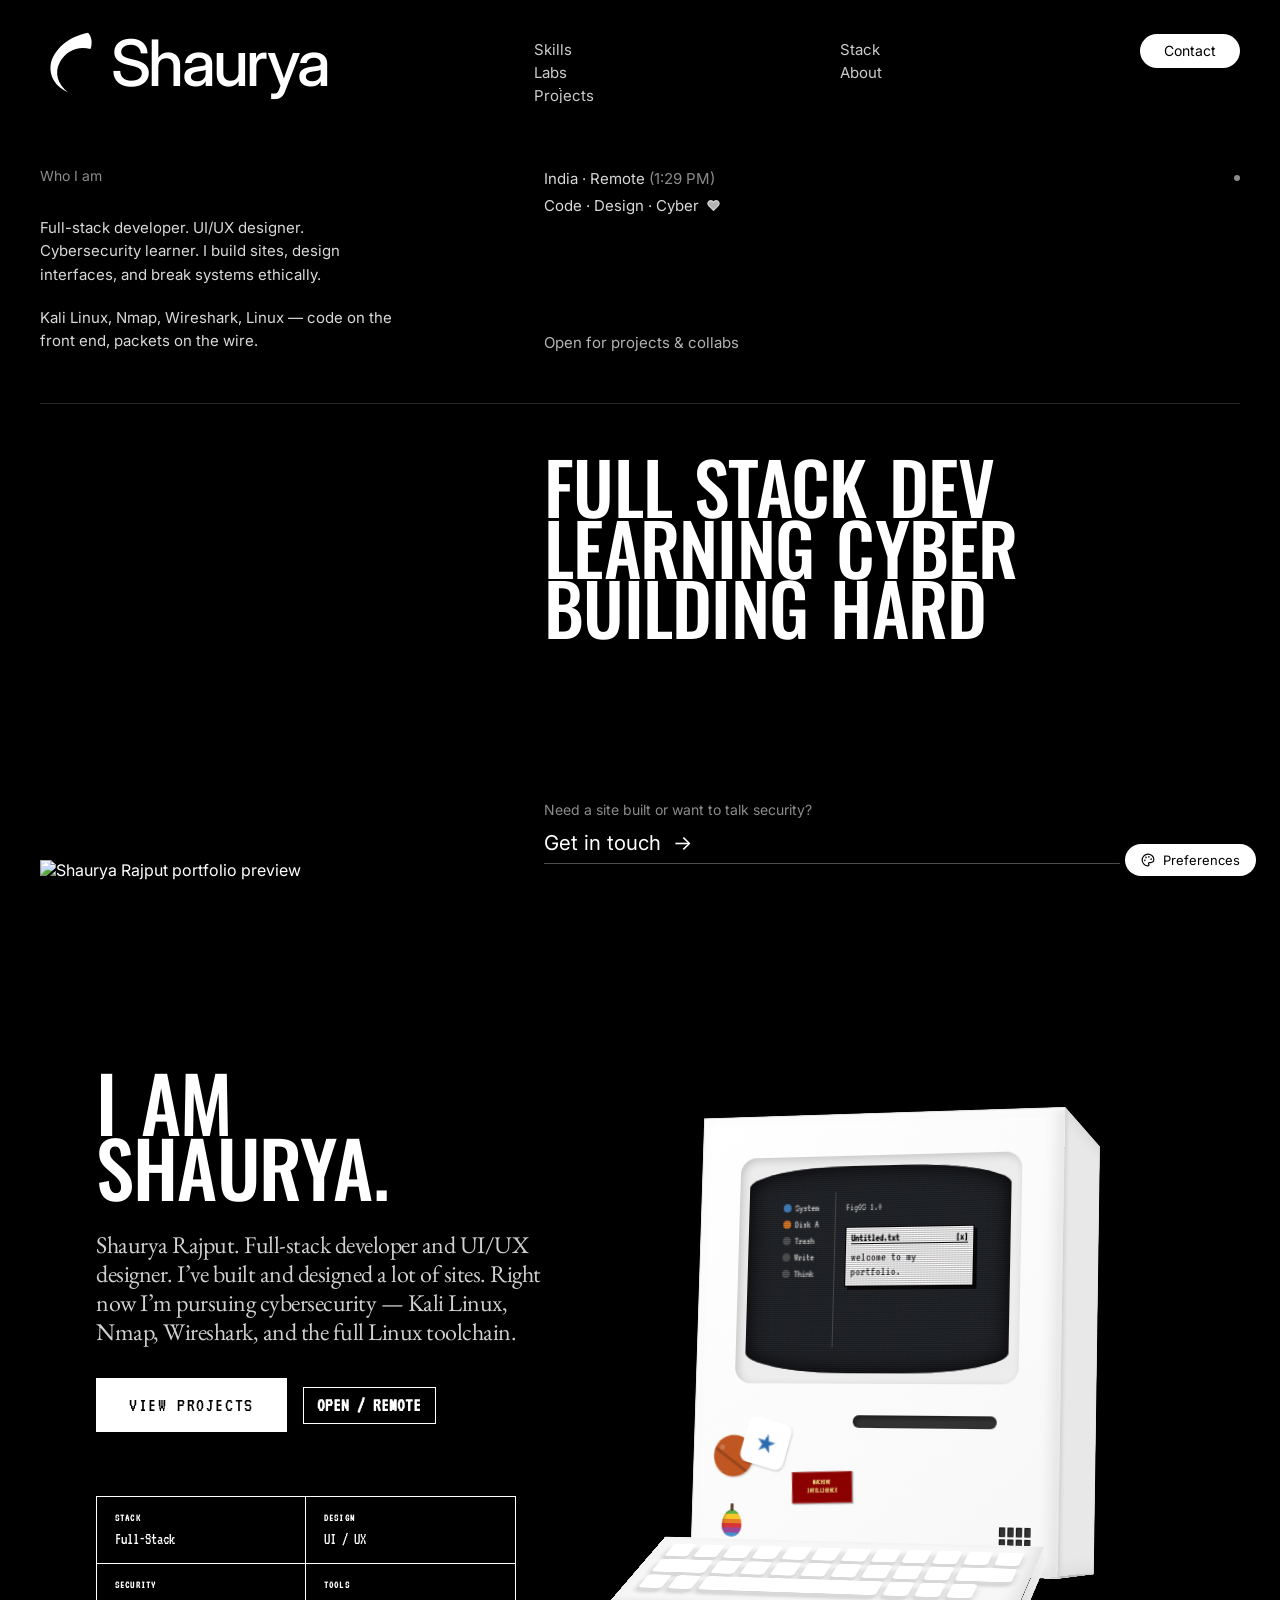
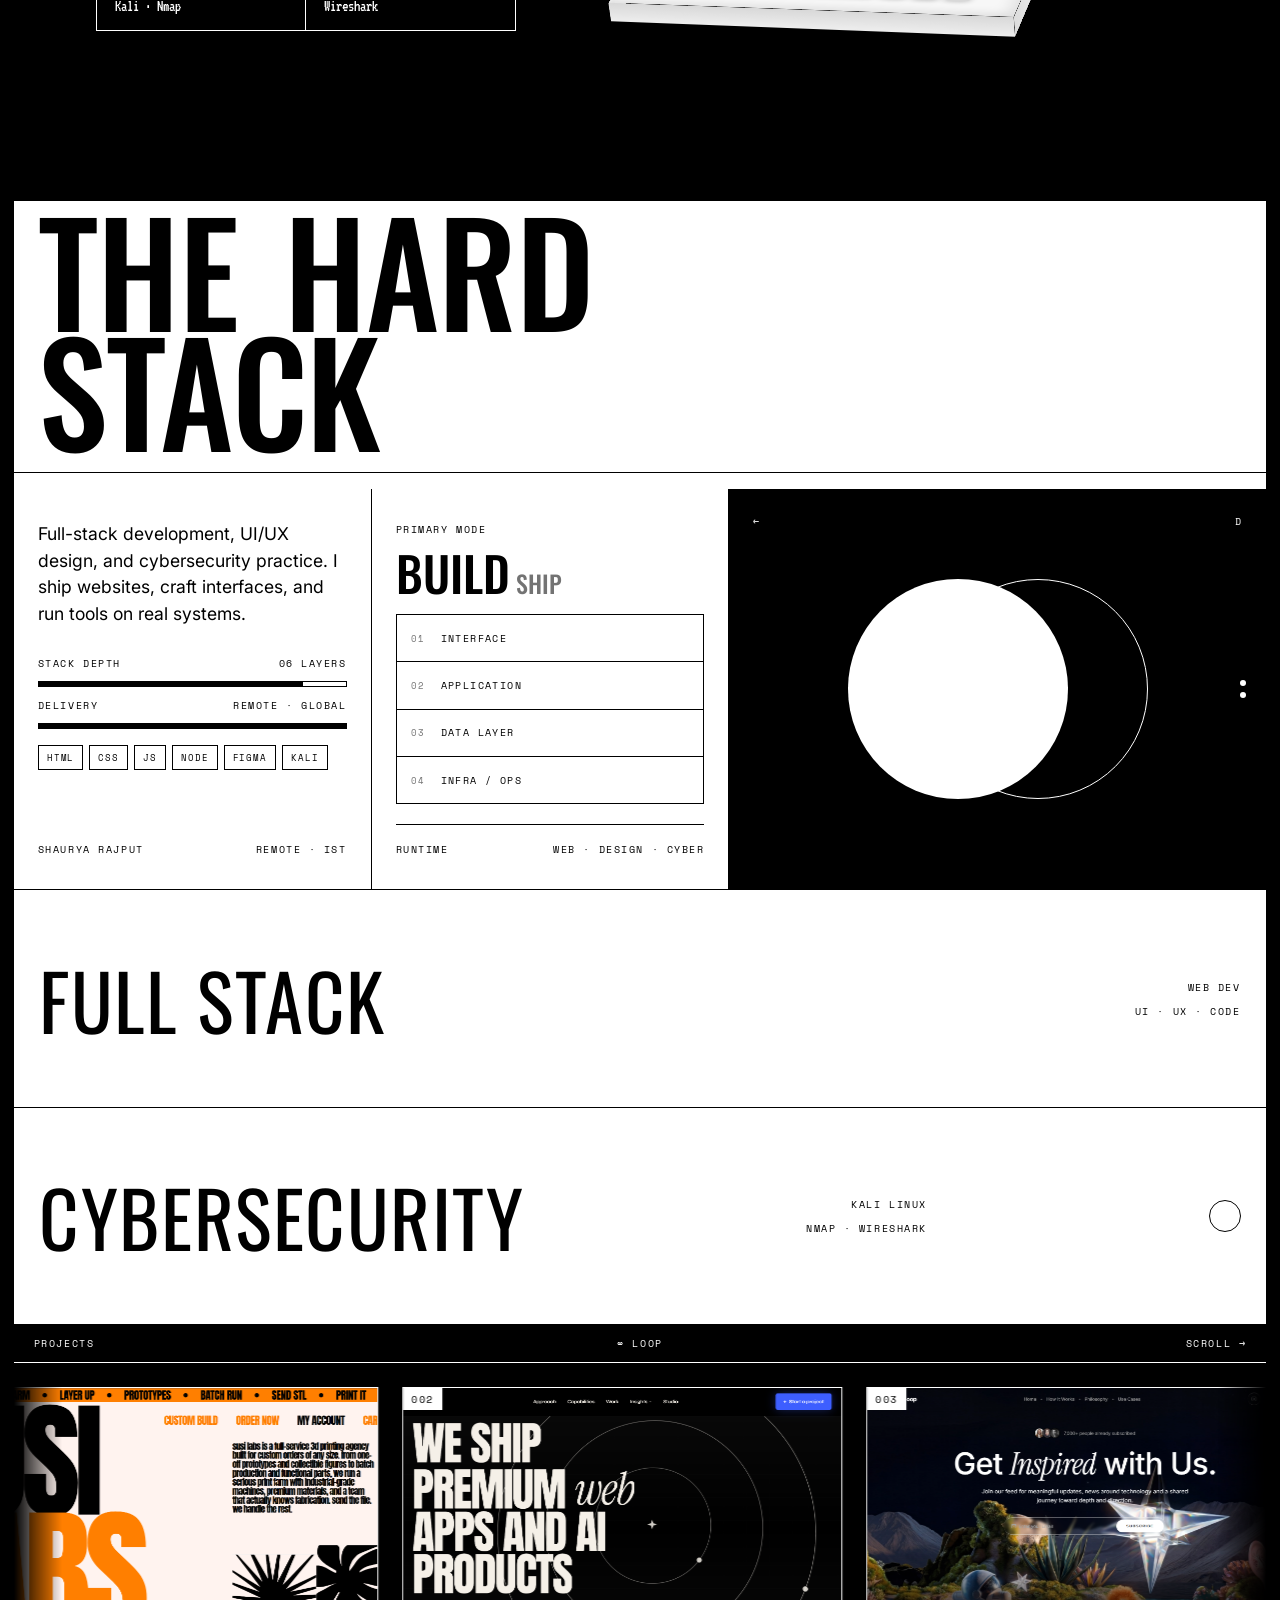
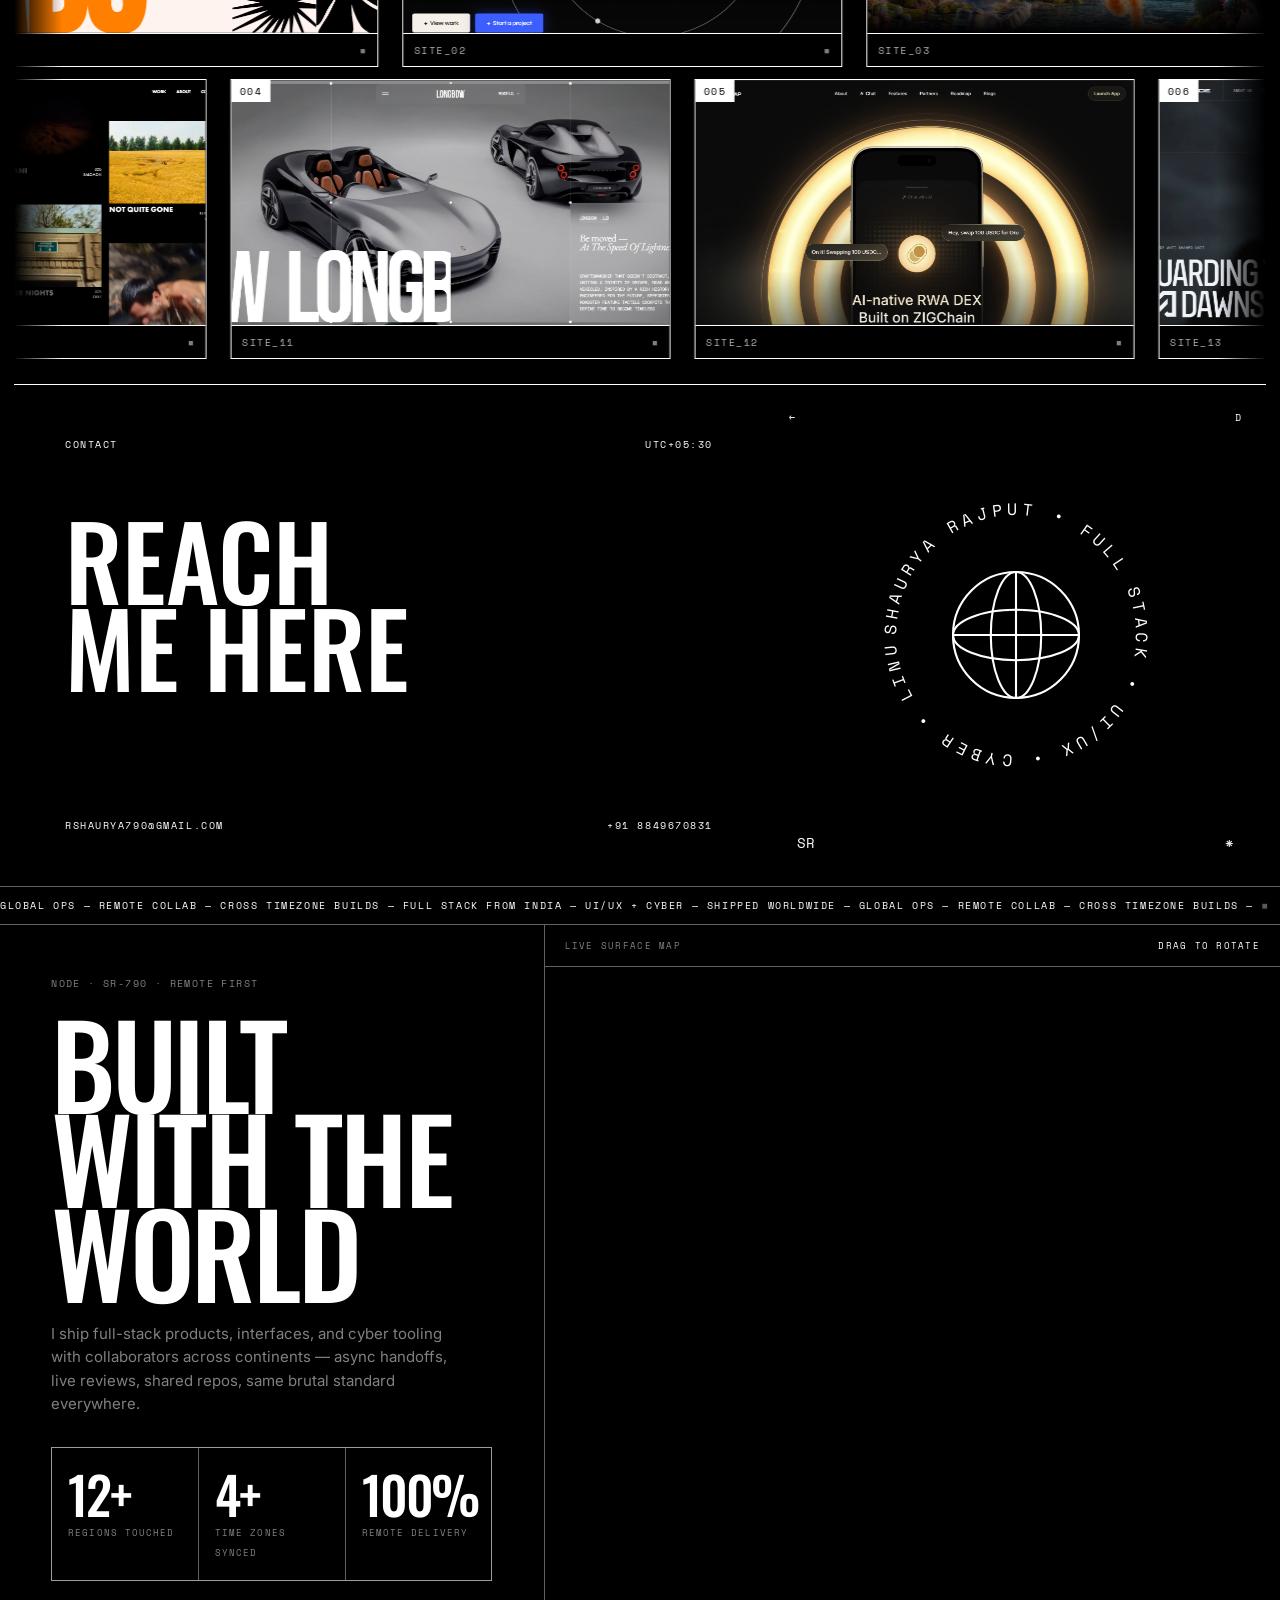
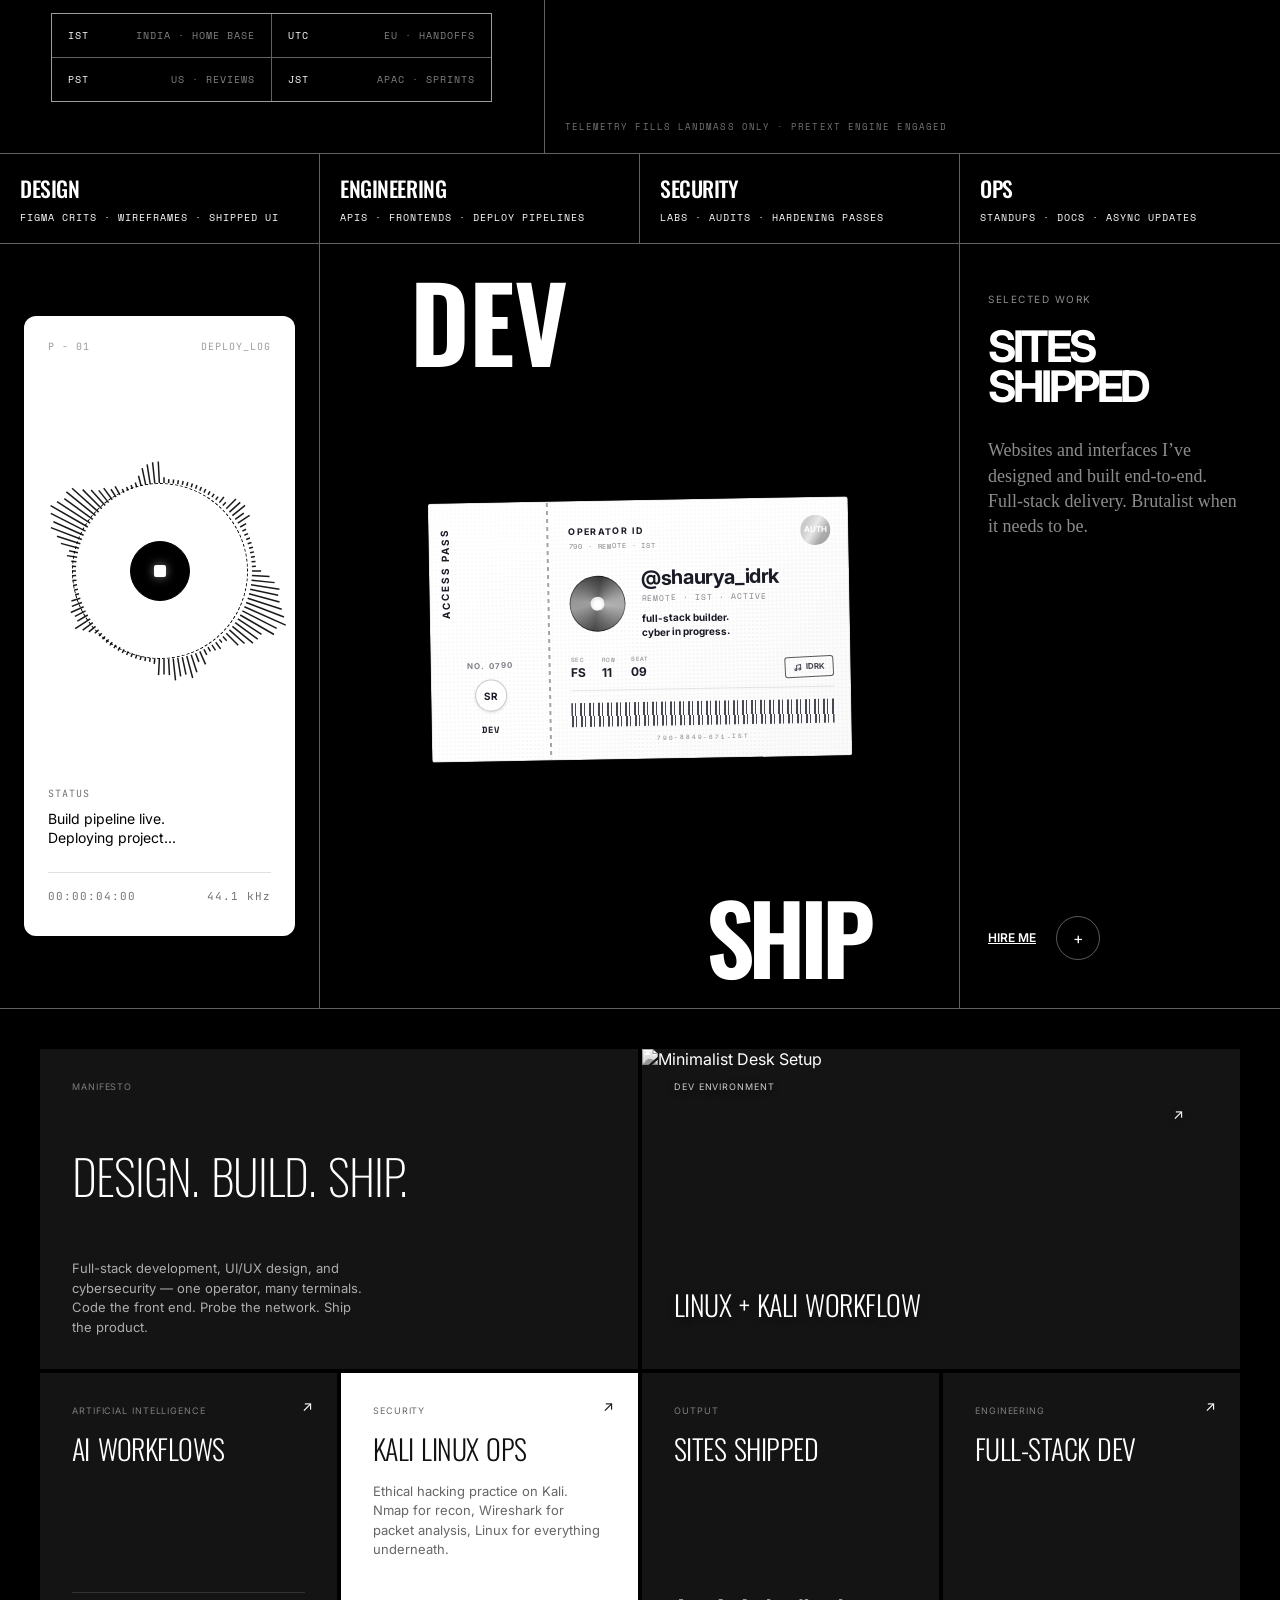
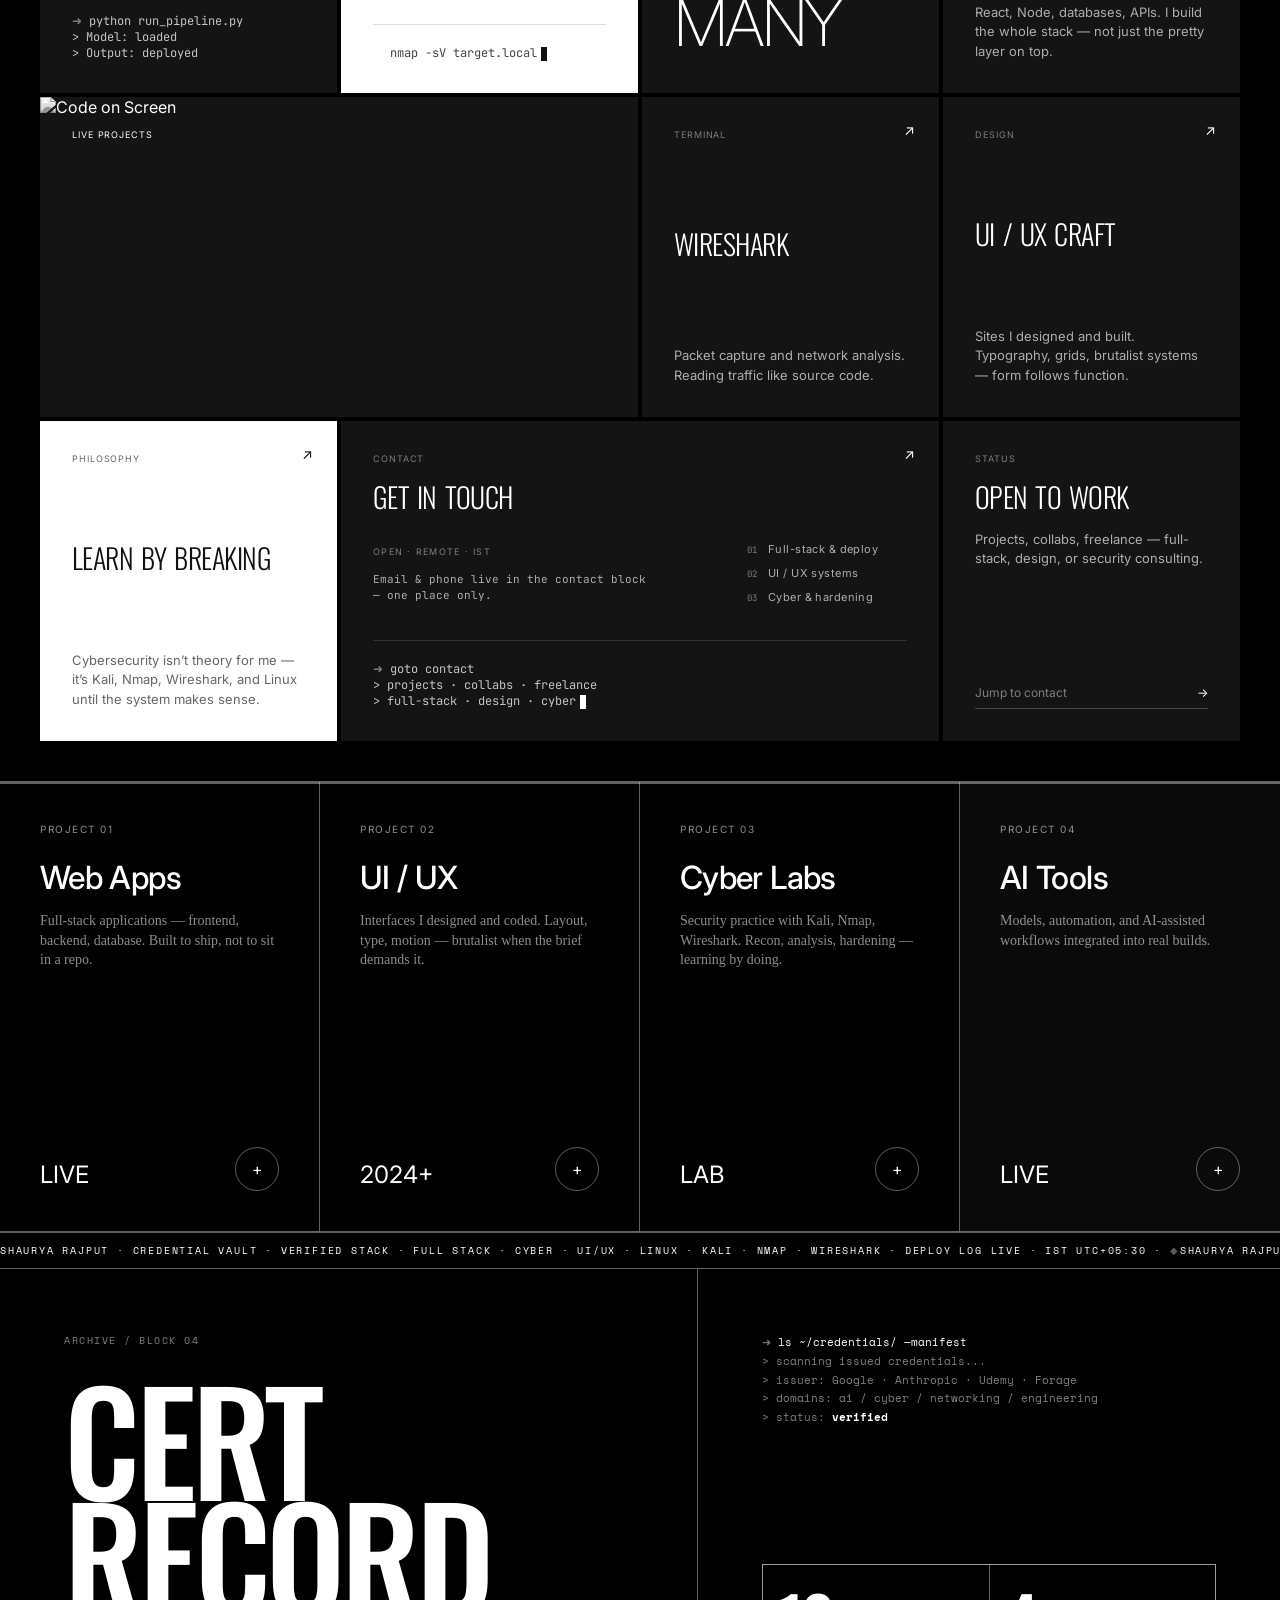
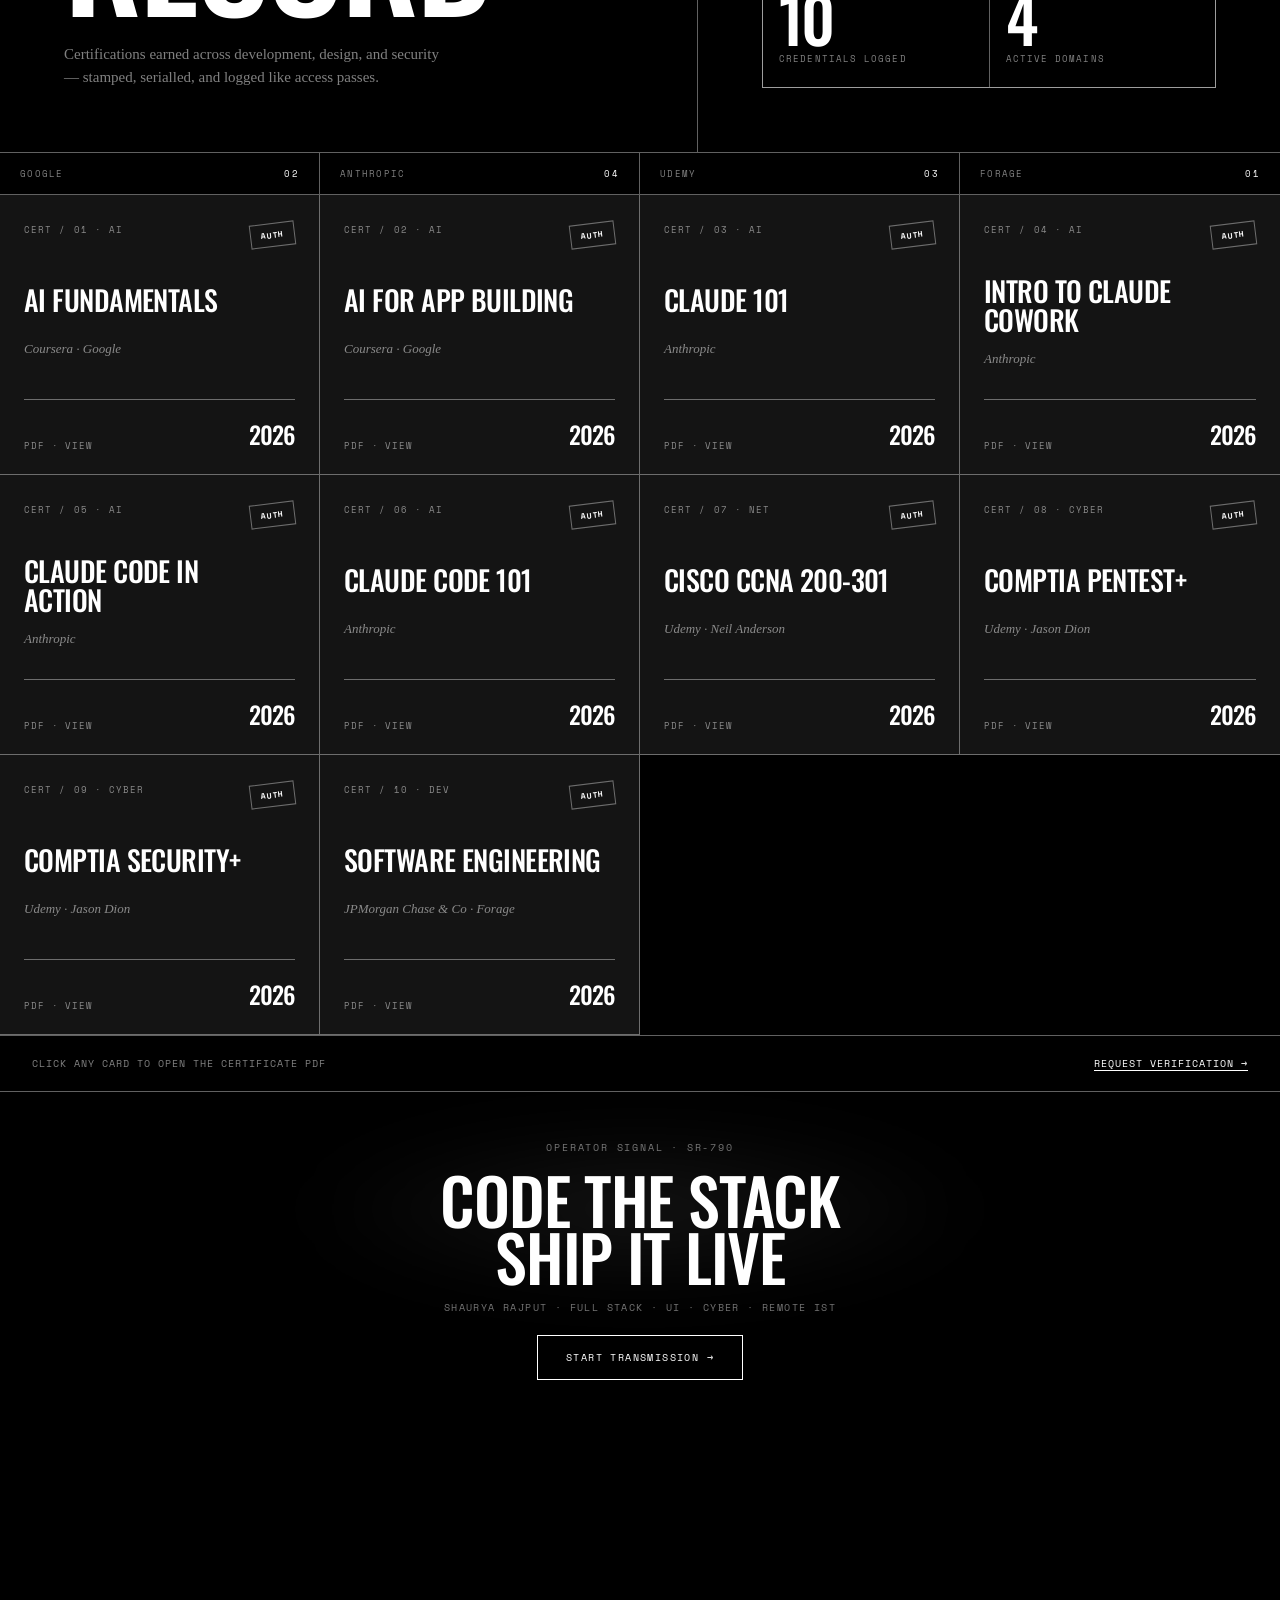
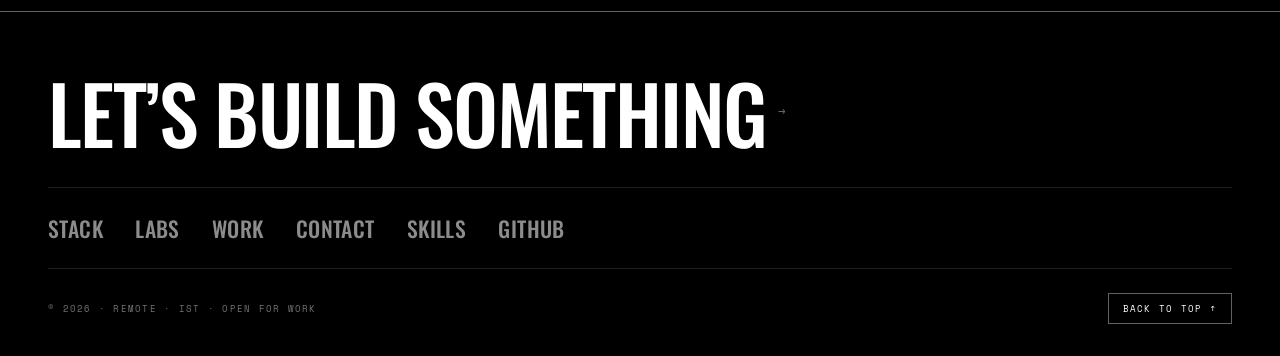
==== commit 8b767316: "Remove birthdate references and replace with professional copy. Swap EST. 2009, ticket NO. 2009, and" ====
--- a/index.html
+++ b/index.html
@@ -263,7 +263,7 @@
             </div>
             <div class="sys-code">
               <span class="label">SHAURYA RAJPUT</span>
-              <span class="label">EST. 2009</span>
+              <span class="label">REMOTE · IST</span>
             </div>
           </div>
 
@@ -510,7 +510,7 @@
               <div class="ticket-stub">
                 <div class="ticket-vertical ink-stamp">ACCESS PASS</div>
                 <div class="ticket-stub-meta">
-                  <span class="font-ticket ink-stamp-faded" style="font-size:8px;font-weight:700;letter-spacing:0.15em;">NO. 2009</span>
+                  <span class="font-ticket ink-stamp-faded" style="font-size:8px;font-weight:700;letter-spacing:0.15em;">NO. 0790</span>
                   <div class="ticket-ga-badge ink-stamp">SR</div>
                   <span class="font-mono ink-stamp" style="font-size:9px;font-weight:700;margin-top:4px;">DEV</span>
                 </div>
@@ -777,7 +777,7 @@
   <section class="vault" id="credentials">
     <div class="vault-ticker" aria-hidden="true">
       <div class="vault-ticker__track">
-        <span>SHAURYA RAJPUT · CREDENTIAL VAULT · VERIFIED STACK · FULL STACK · CYBER · UI/UX · LINUX · KALI · NMAP · WIRESHARK · DEPLOY LOG 2009 · IST UTC+05:30 · </span>
+        <span>SHAURYA RAJPUT · CREDENTIAL VAULT · VERIFIED STACK · FULL STACK · CYBER · UI/UX · LINUX · KALI · NMAP · WIRESHARK · DEPLOY LOG LIVE · IST UTC+05:30 · </span>
       </div>
     </div>
 
